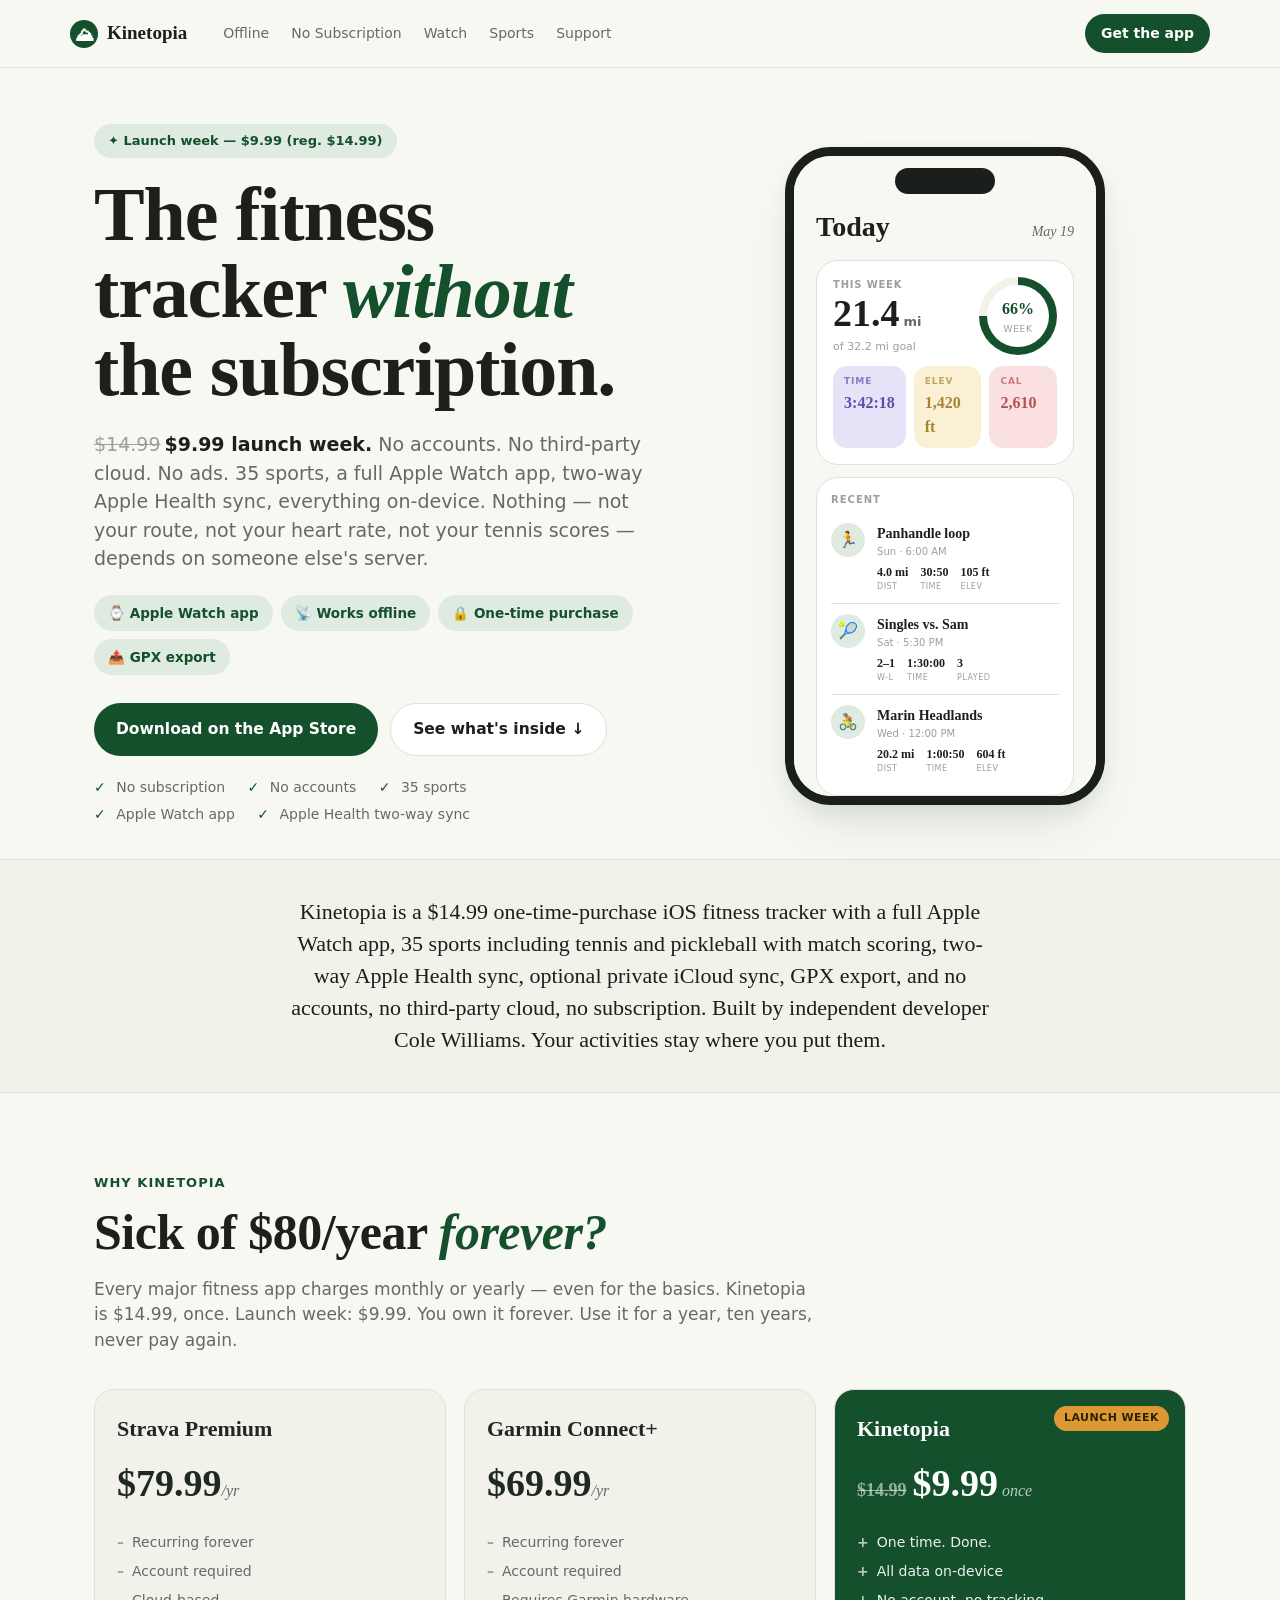
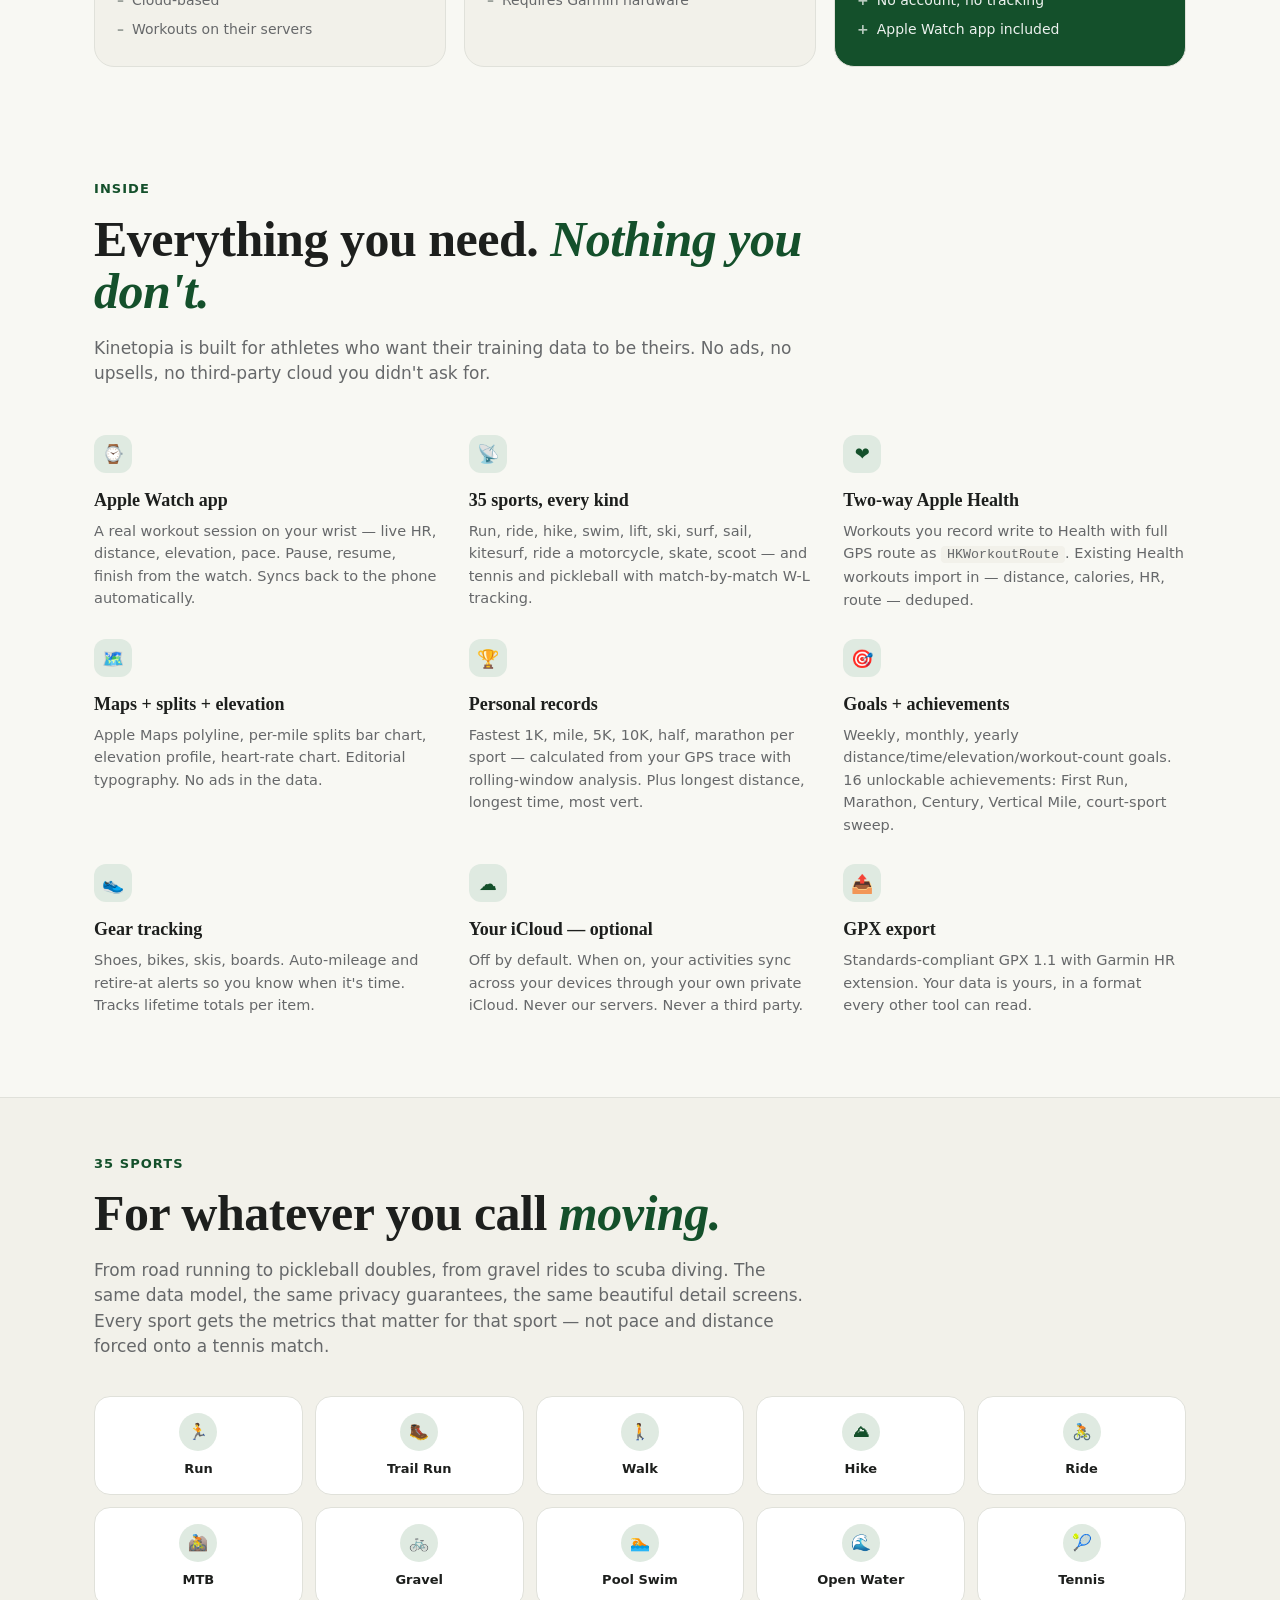
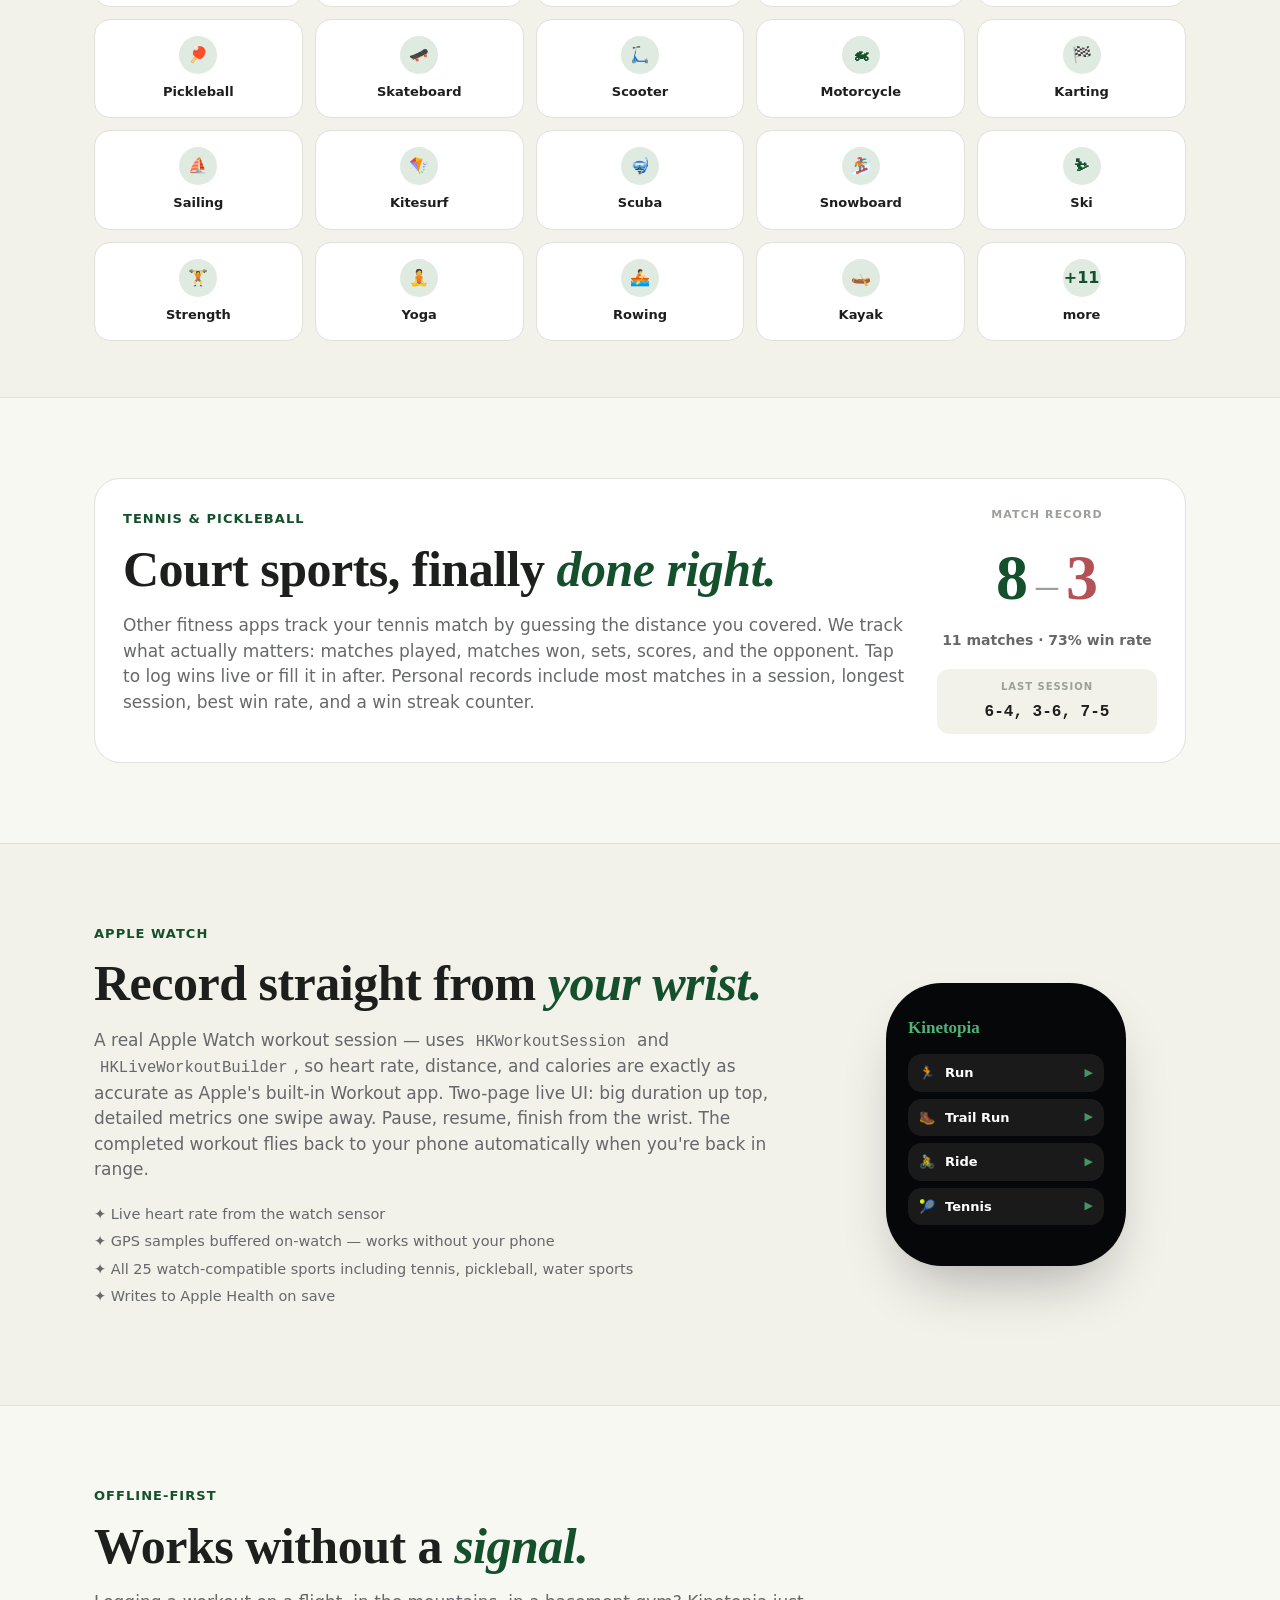
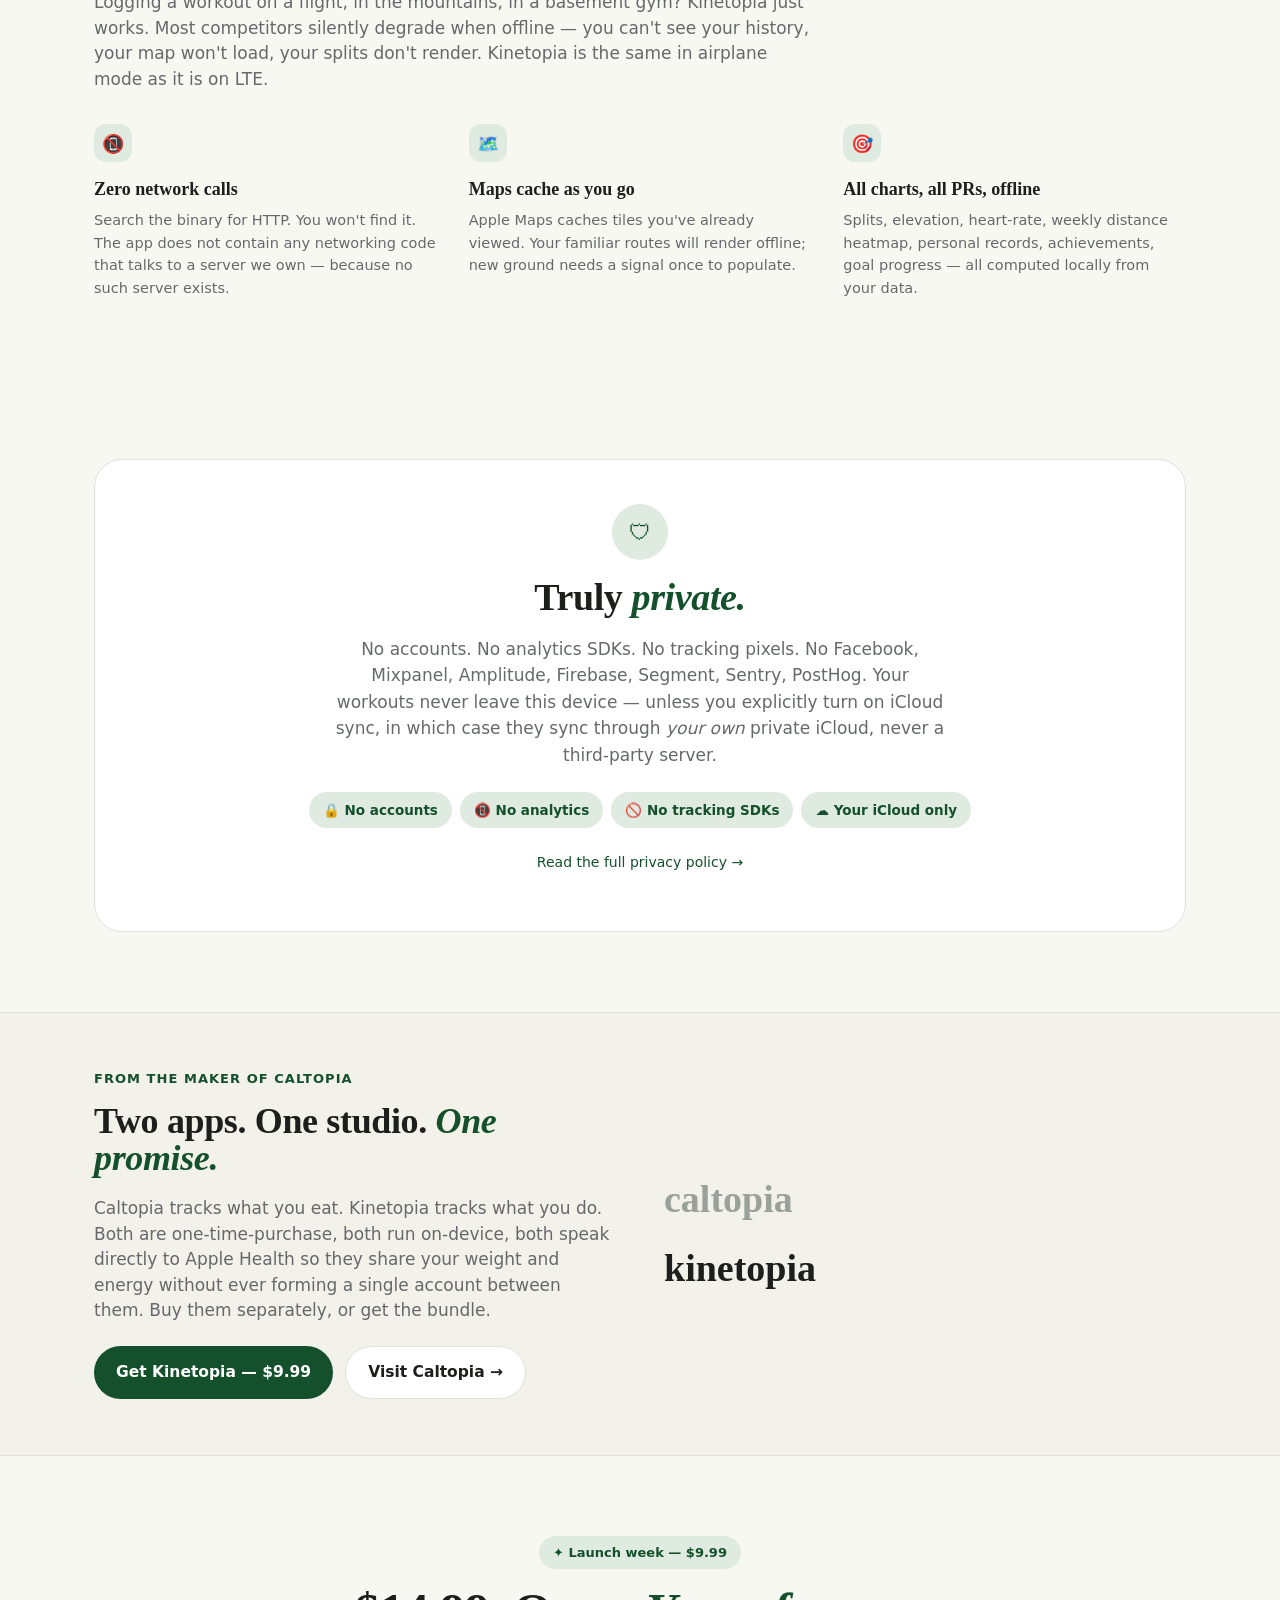
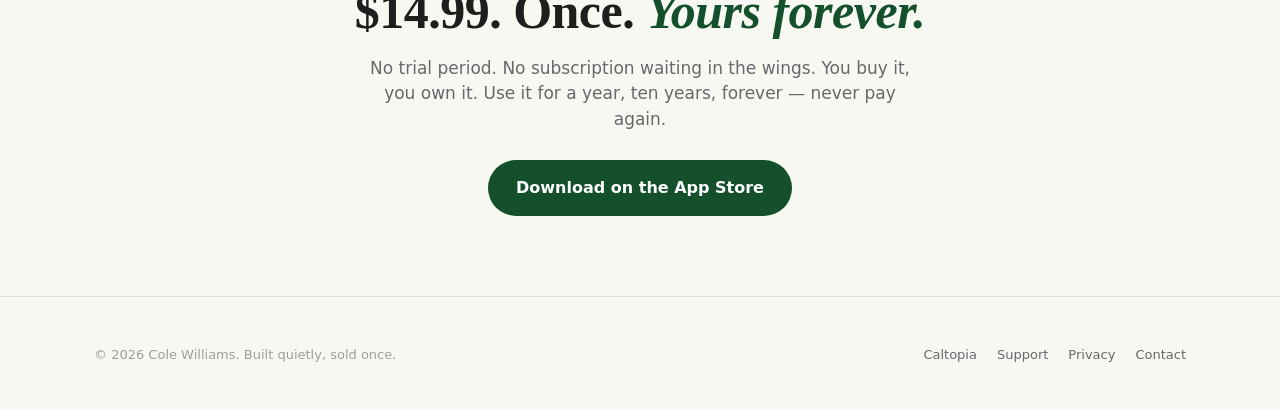
==== index.html @ e1eb1d26 "Add support page, privacy policy, and shared stylesheet - Extract shared CSS into styles.css; index." ====
<!DOCTYPE html>
<html lang="en">
<head>
<meta charset="utf-8" />
<meta name="viewport" content="width=device-width, initial-scale=1, viewport-fit=cover" />
<title>Kinetopia — The fitness tracker without the subscription</title>
<meta name="description" content="Kinetopia is a $14.99 one-time-purchase iOS fitness tracker with an Apple Watch app, 35 sports, two-way Apple Health sync, optional private iCloud sync, and no accounts, no third-party cloud, no subscription. From the maker of Caltopia." />
<meta name="theme-color" content="#F8F8F3" />
<meta property="og:title" content="Kinetopia" />
<meta property="og:description" content="Every feature a fitness tracker should have. None of the subscriptions, accounts, or third-party clouds. $14.99 once. Yours forever." />
<link rel="stylesheet" href="styles.css" />
</head>
<body>

<nav class="top">
  <div class="container inner">
    <a href="/" class="logo"><span class="mark">⛰</span> Kinetopia</a>
    <div class="links">
      <a href="#offline">Offline</a>
      <a href="#subscription">No Subscription</a>
      <a href="#watch">Watch</a>
      <a href="#sports">Sports</a>
      <a href="/support.html">Support</a>
    </div>
    <div class="spacer"></div>
    <a href="#get" class="cta">Get the app</a>
  </div>
</nav>

<!-- ---------- HERO ---------- -->
<section class="hero">
  <div class="container">
    <div class="grid">
      <div>
        <span class="pill">✦ Launch week — $9.99 (reg. $14.99)</span>
        <h1>The fitness tracker <span class="accent">without</span> the subscription.</h1>
        <p class="lede">
          <span class="strike">$14.99</span><span style="font-weight:600;color:var(--ink);">$9.99 launch week.</span> No accounts. No third-party cloud. No ads. 35 sports, a full Apple Watch app, two-way Apple Health sync, everything on-device. Nothing — not your route, not your heart rate, not your tennis scores — depends on someone else's server.
        </p>
        <div class="chips">
          <span class="chip">⌚ Apple Watch app</span>
          <span class="chip">📡 Works offline</span>
          <span class="chip">🔒 One-time purchase</span>
          <span class="chip">📤 GPX export</span>
        </div>
        <div class="cta-row">
          <a class="btn-primary" href="#get"> Download on the App Store</a>
          <a class="btn-ghost" href="#features">See what's inside ↓</a>
        </div>
        <div class="features-list">
          <span><span class="check">✓</span> No subscription</span>
          <span><span class="check">✓</span> No accounts</span>
          <span><span class="check">✓</span> 35 sports</span><br>
          <span><span class="check">✓</span> Apple Watch app</span>
          <span><span class="check">✓</span> Apple Health two-way sync</span>
        </div>
      </div>

      <!-- Phone mockup -->
      <div class="phone-wrap">
        <div class="phone" aria-hidden="true">
          <div class="notch"></div>
          <div class="screen">
            <div class="h-today">
              <div class="title">Today</div>
              <div class="date">May 19</div>
            </div>
            <div class="ring-card">
              <div class="ring-row">
                <div class="ring-col">
                  <div class="small">This week</div>
                  <div><span class="big">21.4</span><span class="unit">mi</span></div>
                  <div class="sub">of 32.2 mi goal</div>
                </div>
                <div class="ring"><div class="inner"><div class="pct">66%</div><div class="lbl">Week</div></div></div>
              </div>
              <div class="pillrow">
                <div class="data-pill lavender"><div class="label">Time</div><div class="v">3:42:18</div></div>
                <div class="data-pill butter"><div class="label">Elev</div><div class="v">1,420 ft</div></div>
                <div class="data-pill blush"><div class="label">Cal</div><div class="v">2,610</div></div>
              </div>
            </div>

            <div class="activity-card">
              <div class="ac-sec">Recent</div>
              <div class="ac-row">
                <div class="ac-icon">🏃</div>
                <div class="ac-meta">
                  <div class="t">Panhandle loop</div>
                  <div class="d">Sun · 6:00 AM</div>
                  <div class="s">
                    <div class="col"><div class="v">4.0 mi</div><div class="l">Dist</div></div>
                    <div class="col"><div class="v">30:50</div><div class="l">Time</div></div>
                    <div class="col"><div class="v">105 ft</div><div class="l">Elev</div></div>
                  </div>
                </div>
              </div>
              <div class="ac-row">
                <div class="ac-icon">🎾</div>
                <div class="ac-meta">
                  <div class="t">Singles vs. Sam</div>
                  <div class="d">Sat · 5:30 PM</div>
                  <div class="s">
                    <div class="col"><div class="v">2–1</div><div class="l">W-L</div></div>
                    <div class="col"><div class="v">1:30:00</div><div class="l">Time</div></div>
                    <div class="col"><div class="v">3</div><div class="l">Played</div></div>
                  </div>
                </div>
              </div>
              <div class="ac-row">
                <div class="ac-icon">🚴</div>
                <div class="ac-meta">
                  <div class="t">Marin Headlands</div>
                  <div class="d">Wed · 12:00 PM</div>
                  <div class="s">
                    <div class="col"><div class="v">20.2 mi</div><div class="l">Dist</div></div>
                    <div class="col"><div class="v">1:00:50</div><div class="l">Time</div></div>
                    <div class="col"><div class="v">604 ft</div><div class="l">Elev</div></div>
                  </div>
                </div>
              </div>
            </div>

            <div class="tabbar">
              <div class="t active"><span class="ic">◐</span>Today</div>
              <div class="t"><span class="ic">📋</span>List</div>
              <div class="t"><span class="ic">⏺</span>Record</div>
              <div class="t"><span class="ic">📈</span>Progress</div>
              <div class="t"><span class="ic">👤</span>You</div>
            </div>
          </div>
        </div>
      </div>
    </div>
  </div>
</section>

<!-- ---------- Description band ---------- -->
<div class="band">
  <div class="container">
    <div class="body-row">
      Kinetopia is a $14.99 one-time-purchase iOS fitness tracker with a full Apple Watch app, 35 sports including tennis and pickleball with match scoring, two-way Apple Health sync, optional private iCloud sync, GPX export, and no accounts, no third-party cloud, no subscription. Built by independent developer Cole Williams. Your activities stay where you put them.
    </div>
  </div>
</div>

<!-- ---------- Why Kinetopia / pricing ---------- -->
<section id="subscription">
  <div class="container">
    <div class="section-lead">
      <div class="section-eyebrow">Why Kinetopia</div>
      <h2>Sick of $80/year <span class="accent">forever?</span></h2>
      <p class="body">Every major fitness app charges monthly or yearly — even for the basics. Kinetopia is $14.99, once. Launch week: $9.99. You own it forever. Use it for a year, ten years, never pay again.</p>
    </div>

    <div class="compare">
      <div class="comp-card them">
        <div class="name">Strava Premium</div>
        <div class="price">$79.99<span class="small">/yr</span></div>
        <ul>
          <li>Recurring forever</li>
          <li>Account required</li>
          <li>Cloud-based</li>
          <li>Workouts on their servers</li>
        </ul>
      </div>
      <div class="comp-card them">
        <div class="name">Garmin Connect+</div>
        <div class="price">$69.99<span class="small">/yr</span></div>
        <ul>
          <li>Recurring forever</li>
          <li>Account required</li>
          <li>Requires Garmin hardware</li>
        </ul>
      </div>
      <div class="comp-card us">
        <span class="badge">LAUNCH WEEK</span>
        <div class="name">Kinetopia</div>
        <div class="price"><span class="strike">$14.99</span>$9.99<span class="small"> once</span></div>
        <ul>
          <li>One time. Done.</li>
          <li>All data on-device</li>
          <li>No account, no tracking</li>
          <li>Apple Watch app included</li>
        </ul>
      </div>
    </div>
  </div>
</section>

<!-- ---------- Features ---------- -->
<section id="features" style="padding-top: 32px;">
  <div class="container">
    <div class="section-lead">
      <div class="section-eyebrow">Inside</div>
      <h2>Everything you need. <span class="accent">Nothing you don't.</span></h2>
      <p class="body">Kinetopia is built for athletes who want their training data to be theirs. No ads, no upsells, no third-party cloud you didn't ask for.</p>
    </div>

    <div class="feat-grid">
      <div class="feat">
        <div class="icn">⌚</div>
        <div class="title">Apple Watch app</div>
        <div class="desc">A real workout session on your wrist — live HR, distance, elevation, pace. Pause, resume, finish from the watch. Syncs back to the phone automatically.</div>
      </div>
      <div class="feat">
        <div class="icn">📡</div>
        <div class="title">35 sports, every kind</div>
        <div class="desc">Run, ride, hike, swim, lift, ski, surf, sail, kitesurf, ride a motorcycle, skate, scoot — and tennis and pickleball with match-by-match W-L tracking.</div>
      </div>
      <div class="feat">
        <div class="icn">❤️</div>
        <div class="title">Two-way Apple Health</div>
        <div class="desc">Workouts you record write to Health with full GPS route as <code>HKWorkoutRoute</code>. Existing Health workouts import in — distance, calories, HR, route — deduped.</div>
      </div>
      <div class="feat">
        <div class="icn">🗺️</div>
        <div class="title">Maps + splits + elevation</div>
        <div class="desc">Apple Maps polyline, per-mile splits bar chart, elevation profile, heart-rate chart. Editorial typography. No ads in the data.</div>
      </div>
      <div class="feat">
        <div class="icn">🏆</div>
        <div class="title">Personal records</div>
        <div class="desc">Fastest 1K, mile, 5K, 10K, half, marathon per sport — calculated from your GPS trace with rolling-window analysis. Plus longest distance, longest time, most vert.</div>
      </div>
      <div class="feat">
        <div class="icn">🎯</div>
        <div class="title">Goals + achievements</div>
        <div class="desc">Weekly, monthly, yearly distance/time/elevation/workout-count goals. 16 unlockable achievements: First Run, Marathon, Century, Vertical Mile, court-sport sweep.</div>
      </div>
      <div class="feat">
        <div class="icn">👟</div>
        <div class="title">Gear tracking</div>
        <div class="desc">Shoes, bikes, skis, boards. Auto-mileage and retire-at alerts so you know when it's time. Tracks lifetime totals per item.</div>
      </div>
      <div class="feat">
        <div class="icn">☁️</div>
        <div class="title">Your iCloud — optional</div>
        <div class="desc">Off by default. When on, your activities sync across your devices through your own private iCloud. Never our servers. Never a third party.</div>
      </div>
      <div class="feat">
        <div class="icn">📤</div>
        <div class="title">GPX export</div>
        <div class="desc">Standards-compliant GPX 1.1 with Garmin HR extension. Your data is yours, in a format every other tool can read.</div>
      </div>
    </div>
  </div>
</section>

<!-- ---------- Sports grid ---------- -->
<section id="sports" class="tight" style="background: var(--cream-deep); border-top: 1px solid var(--hairline); border-bottom: 1px solid var(--hairline);">
  <div class="container">
    <div class="section-lead">
      <div class="section-eyebrow">35 sports</div>
      <h2>For whatever you call <span class="accent">moving.</span></h2>
      <p class="body">From road running to pickleball doubles, from gravel rides to scuba diving. The same data model, the same privacy guarantees, the same beautiful detail screens. Every sport gets the metrics that matter for that sport — not pace and distance forced onto a tennis match.</p>
    </div>
    <div class="sports-grid">
      <div class="sport-cell"><div class="badge">🏃</div>Run</div>
      <div class="sport-cell"><div class="badge">🥾</div>Trail Run</div>
      <div class="sport-cell"><div class="badge">🚶</div>Walk</div>
      <div class="sport-cell"><div class="badge">⛰</div>Hike</div>
      <div class="sport-cell"><div class="badge">🚴</div>Ride</div>
      <div class="sport-cell"><div class="badge">🚵</div>MTB</div>
      <div class="sport-cell"><div class="badge">🚲</div>Gravel</div>
      <div class="sport-cell"><div class="badge">🏊</div>Pool Swim</div>
      <div class="sport-cell"><div class="badge">🌊</div>Open Water</div>
      <div class="sport-cell"><div class="badge">🎾</div>Tennis</div>
      <div class="sport-cell"><div class="badge">🏓</div>Pickleball</div>
      <div class="sport-cell"><div class="badge">🛹</div>Skateboard</div>
      <div class="sport-cell"><div class="badge">🛴</div>Scooter</div>
      <div class="sport-cell"><div class="badge">🏍</div>Motorcycle</div>
      <div class="sport-cell"><div class="badge">🏁</div>Karting</div>
      <div class="sport-cell"><div class="badge">⛵</div>Sailing</div>
      <div class="sport-cell"><div class="badge">🪁</div>Kitesurf</div>
      <div class="sport-cell"><div class="badge">🤿</div>Scuba</div>
      <div class="sport-cell"><div class="badge">🏂</div>Snowboard</div>
      <div class="sport-cell"><div class="badge">⛷</div>Ski</div>
      <div class="sport-cell"><div class="badge">🏋️</div>Strength</div>
      <div class="sport-cell"><div class="badge">🧘</div>Yoga</div>
      <div class="sport-cell"><div class="badge">🚣</div>Rowing</div>
      <div class="sport-cell"><div class="badge">🛶</div>Kayak</div>
      <div class="sport-cell"><div class="badge">+11</div>more</div>
    </div>
  </div>
</section>

<!-- ---------- Court sports ---------- -->
<section>
  <div class="container">
    <div class="court-card">
      <div class="court-row">
        <div>
          <div class="section-eyebrow">Tennis &amp; Pickleball</div>
          <h2>Court sports, finally <span class="accent">done right.</span></h2>
          <p class="body" style="margin-top: 12px;">Other fitness apps track your tennis match by guessing the distance you covered. We track what actually matters: matches played, matches won, sets, scores, and the opponent. Tap to log wins live or fill it in after. Personal records include most matches in a session, longest session, best win rate, and a win streak counter.</p>
        </div>
        <div>
          <div style="text-align: center;">
            <div style="font-size: 11px; font-weight: 600; letter-spacing: 0.1em; color: var(--ink-faint); text-transform: uppercase;">Match record</div>
            <div class="wl-display" style="justify-content: center; margin-top: 6px;">
              <div class="w">8</div>
              <div class="dash">–</div>
              <div class="l">3</div>
            </div>
            <div class="wl-sub">11 matches · 73% win rate</div>
            <div style="margin-top: 18px; padding: 10px 14px; border-radius: 12px; background: var(--cream-deep);">
              <div style="font-size: 10px; font-weight: 600; letter-spacing: 0.1em; color: var(--ink-faint); text-transform: uppercase; margin-bottom: 6px;">Last session</div>
              <div class="scoreline">6-4, 3-6, 7-5</div>
            </div>
          </div>
        </div>
      </div>
    </div>
  </div>
</section>

<!-- ---------- Watch section ---------- -->
<section id="watch" style="background: var(--cream-deep); border-top: 1px solid var(--hairline); border-bottom: 1px solid var(--hairline);">
  <div class="container">
    <div class="watch-row">
      <div>
        <div class="section-eyebrow">Apple Watch</div>
        <h2>Record straight from <span class="accent">your wrist.</span></h2>
        <p class="body" style="margin-top: 12px;">A real Apple Watch workout session — uses <code>HKWorkoutSession</code> and <code>HKLiveWorkoutBuilder</code>, so heart rate, distance, and calories are exactly as accurate as Apple's built-in Workout app. Two-page live UI: big duration up top, detailed metrics one swipe away. Pause, resume, finish from the wrist. The completed workout flies back to your phone automatically when you're back in range.</p>
        <ul style="margin-top: 18px; padding-left: 0; list-style: none; color: var(--ink-dim); font-size: 14.5px; line-height: 1.9;">
          <li>✦ Live heart rate from the watch sensor</li>
          <li>✦ GPS samples buffered on-watch — works without your phone</li>
          <li>✦ All 25 watch-compatible sports including tennis, pickleball, water sports</li>
          <li>✦ Writes to Apple Health on save</li>
        </ul>
      </div>

      <div>
        <div class="watch-mock">
          <div class="title">Kinetopia</div>
          <div class="item"><span class="ic">🏃</span> Run <span class="arr">▶</span></div>
          <div class="item"><span class="ic">🥾</span> Trail Run <span class="arr">▶</span></div>
          <div class="item"><span class="ic">🚴</span> Ride <span class="arr">▶</span></div>
          <div class="item"><span class="ic">🎾</span> Tennis <span class="arr">▶</span></div>
        </div>
      </div>
    </div>
  </div>
</section>

<!-- ---------- Offline ---------- -->
<section id="offline">
  <div class="container">
    <div class="section-lead">
      <div class="section-eyebrow">Offline-first</div>
      <h2>Works without a <span class="accent">signal.</span></h2>
      <p class="body">Logging a workout on a flight, in the mountains, in a basement gym? Kinetopia just works. Most competitors silently degrade when offline — you can't see your history, your map won't load, your splits don't render. Kinetopia is the same in airplane mode as it is on LTE.</p>
    </div>

    <div class="feat-grid" style="margin-top: 32px;">
      <div class="feat">
        <div class="icn">📵</div>
        <div class="title">Zero network calls</div>
        <div class="desc">Search the binary for HTTP. You won't find it. The app does not contain any networking code that talks to a server we own — because no such server exists.</div>
      </div>
      <div class="feat">
        <div class="icn">🗺️</div>
        <div class="title">Maps cache as you go</div>
        <div class="desc">Apple Maps caches tiles you've already viewed. Your familiar routes will render offline; new ground needs a signal once to populate.</div>
      </div>
      <div class="feat">
        <div class="icn">🎯</div>
        <div class="title">All charts, all PRs, offline</div>
        <div class="desc">Splits, elevation, heart-rate, weekly distance heatmap, personal records, achievements, goal progress — all computed locally from your data.</div>
      </div>
    </div>
  </div>
</section>

<!-- ---------- Privacy teaser ---------- -->
<section id="privacy">
  <div class="container">
    <div class="content-card" style="text-align: center;">
      <div class="crest">🛡</div>
      <h2>Truly <span class="accent">private.</span></h2>
      <p style="max-width: 620px; margin: 14px auto 24px; color: var(--ink-dim); font-size: 17px; line-height: 1.55;">No accounts. No analytics SDKs. No tracking pixels. No Facebook, Mixpanel, Amplitude, Firebase, Segment, Sentry, PostHog. Your workouts never leave this device — unless you explicitly turn on iCloud sync, in which case they sync through <em>your own</em> private iCloud, never a third-party server.</p>
      <div class="chips" style="justify-content: center;">
        <span class="chip">🔒 No accounts</span>
        <span class="chip">📵 No analytics</span>
        <span class="chip">🚫 No tracking SDKs</span>
        <span class="chip">☁️ Your iCloud only</span>
      </div>
      <p style="margin-top: 24px; font-size: 14px; color: var(--ink-faint);"><a href="/privacy.html">Read the full privacy policy →</a></p>
    </div>
  </div>
</section>

<!-- ---------- Family / Caltopia universe ---------- -->
<div class="family">
  <div class="container">
    <section class="tight">
      <div class="inner">
        <div>
          <div class="section-eyebrow">From the maker of Caltopia</div>
          <h2>Two apps. One studio. <span class="accent">One promise.</span></h2>
          <p class="body" style="margin-top: 12px;">Caltopia tracks what you eat. Kinetopia tracks what you do. Both are one-time-purchase, both run on-device, both speak directly to Apple Health so they share your weight and energy without ever forming a single account between them. Buy them separately, or get the bundle.</p>
          <div class="cta-row" style="margin-top: 22px;">
            <a class="btn-primary" href="#get">Get Kinetopia — $9.99</a>
            <a class="btn-ghost" href="https://caltopia.org">Visit Caltopia →</a>
          </div>
        </div>
        <div class="wordmarks">
          <div class="other">caltopia</div>
          <div>kinetopia</div>
        </div>
      </div>
    </section>
  </div>
</div>

<!-- ---------- Final CTA ---------- -->
<section id="get" style="text-align: center;">
  <div class="container">
    <span class="pill">✦ Launch week — $9.99</span>
    <h2 style="margin-top: 16px;">$14.99. Once. <span class="accent">Yours forever.</span></h2>
    <p class="body" style="max-width: 540px; margin: 12px auto 28px;">No trial period. No subscription waiting in the wings. You buy it, you own it. Use it for a year, ten years, forever — never pay again.</p>
    <a class="btn-primary" href="#" style="font-size: 16px; padding: 16px 28px;"> Download on the App Store</a>
  </div>
</section>

<footer>
  <div class="container">
    <div class="row">
      <div>© 2026 Cole Williams. Built quietly, sold once.</div>
      <div class="spacer"></div>
      <a href="https://caltopia.org">Caltopia</a>
      <a href="/support.html">Support</a>
      <a href="/privacy.html">Privacy</a>
      <a href="mailto:contact@kinetopia.org">Contact</a>
    </div>
  </div>
</footer>

</body>
</html>
---- styles.css ----
/* Kinetopia — shared styles. Pairs with caltopia.org visual identity. */

:root {
  --cream: #F8F8F3;
  --cream-deep: #F2F1EA;
  --card: #FFFFFF;
  --forest: #14502B;
  --forest-deep: #0C381E;
  --forest-soft: #DFEAE1;
  --ink: #1D1F1D;
  --ink-dim: #66686A;
  --ink-faint: #9AA09A;
  --hairline: #E0E1DA;
  --lavender: #E8E2F8;
  --lavender-ink: #5C4FA8;
  --butter: #FAF1D4;
  --butter-ink: #A68433;
  --blush: #FAE0E1;
  --blush-ink: #B25257;
  --sage: #DDEDD9;
  --sage-ink: #527F52;
  --sky: #DCEAF7;
  --sky-ink: #335EA0;
  --warn: #DC9933;
  --danger: #C84545;
  --serif: ui-serif, "New York", "Iowan Old Style", "Charter", Cambria, Georgia, serif;
  --ui: -apple-system, BlinkMacSystemFont, "SF Pro Text", Inter, system-ui, sans-serif;
  --mono: ui-monospace, "SF Mono", Menlo, Consolas, monospace;
}

* { box-sizing: border-box; }
html, body { margin: 0; padding: 0; }
body {
  background: var(--cream);
  color: var(--ink);
  font-family: var(--ui);
  font-size: 17px;
  line-height: 1.5;
  -webkit-font-smoothing: antialiased;
  text-rendering: optimizeLegibility;
}
::selection { background: var(--forest-soft); color: var(--forest-deep); }
a { color: var(--forest); text-decoration: none; }
a:hover { text-decoration: underline; }
code { font-family: var(--mono); font-size: 0.92em; background: var(--cream-deep); padding: 1px 6px; border-radius: 4px; }
.container { max-width: 1140px; margin: 0 auto; padding: 0 24px; }
.container.narrow { max-width: 760px; }

/* ---------- Nav ---------- */
nav.top {
  position: sticky; top: 0; z-index: 50;
  background: rgba(248, 248, 243, 0.85);
  backdrop-filter: saturate(180%) blur(20px);
  -webkit-backdrop-filter: saturate(180%) blur(20px);
  border-bottom: 1px solid var(--hairline);
}
nav.top .inner { display: flex; align-items: center; padding: 14px 0; gap: 28px; }
nav.top .logo {
  display: flex; align-items: center; gap: 9px;
  font-family: var(--serif); font-weight: 700; font-size: 19px; color: var(--ink);
}
nav.top .logo:hover { text-decoration: none; }
nav.top .logo .mark {
  width: 28px; height: 28px; border-radius: 50%; background: var(--forest);
  display: grid; place-items: center; color: white; font-family: var(--ui);
}
nav.top .links { display: flex; gap: 22px; margin-left: 8px; }
nav.top .links a { color: var(--ink-dim); font-size: 14px; font-weight: 500; }
nav.top .links a:hover { color: var(--forest); text-decoration: none; }
nav.top .spacer { flex: 1; }
nav.top .cta {
  background: var(--forest); color: white; padding: 9px 16px; border-radius: 999px;
  font-size: 14px; font-weight: 600;
}
nav.top .cta:hover { background: var(--forest-deep); text-decoration: none; }
@media (max-width: 760px) { nav.top .links { display: none; } }

/* ---------- Hero ---------- */
.hero { padding: 56px 0 32px; }
.hero .grid { display: grid; grid-template-columns: 1.15fr 1fr; gap: 56px; align-items: center; }
@media (max-width: 900px) { .hero .grid { grid-template-columns: 1fr; gap: 32px; } }

.pill {
  display: inline-flex; align-items: center; gap: 7px;
  background: var(--forest-soft); color: var(--forest);
  padding: 7px 14px; border-radius: 999px;
  font-size: 13px; font-weight: 600;
}

h1 {
  font-family: var(--serif); font-weight: 700; color: var(--ink);
  font-size: clamp(40px, 6vw, 76px); line-height: 1.02; letter-spacing: -0.015em;
  margin: 18px 0 22px;
}
h1 .accent { color: var(--forest); font-style: italic; font-weight: 700; }

.lede { font-size: 19px; color: var(--ink-dim); max-width: 580px; }
.lede .strike { color: var(--ink-faint); text-decoration: line-through; margin-right: 4px; }

.chips { display: flex; flex-wrap: wrap; gap: 8px; margin-top: 22px; }
.chip {
  display: inline-flex; align-items: center; gap: 7px;
  background: var(--forest-soft); color: var(--forest);
  padding: 8px 14px; border-radius: 999px;
  font-size: 13.5px; font-weight: 600;
}

.cta-row { display: flex; gap: 12px; margin-top: 28px; flex-wrap: wrap; }
.btn-primary {
  display: inline-flex; align-items: center; gap: 9px;
  background: var(--forest); color: white;
  padding: 14px 22px; border-radius: 999px;
  font-size: 15.5px; font-weight: 600;
}
.btn-primary:hover { background: var(--forest-deep); text-decoration: none; }
.btn-ghost {
  display: inline-flex; align-items: center; gap: 9px;
  color: var(--ink); border: 1px solid var(--hairline);
  background: white;
  padding: 14px 22px; border-radius: 999px;
  font-size: 15.5px; font-weight: 600;
}
.btn-ghost:hover { border-color: var(--forest); color: var(--forest); text-decoration: none; }

.features-list { color: var(--ink-dim); font-size: 14px; margin-top: 18px; line-height: 1.9; }
.features-list span { margin-right: 18px; }
.features-list .check { color: var(--forest); margin-right: 6px; }

/* ---------- Phone mockup ---------- */
.phone-wrap { display: flex; justify-content: center; }
.phone {
  width: 320px; aspect-ratio: 360 / 740;
  background: white;
  border-radius: 46px;
  border: 9px solid #1B1F1B;
  box-shadow: 0 30px 60px -20px rgba(20, 80, 43, 0.15), 0 8px 20px rgba(0,0,0,0.06);
  position: relative; overflow: hidden;
}
.phone .notch {
  position: absolute; top: 12px; left: 50%; transform: translateX(-50%);
  width: 100px; height: 26px; background: #1B1F1B; border-radius: 999px;
}
.phone .screen {
  padding: 50px 22px 70px;
  background: var(--cream);
  height: 100%;
  display: flex; flex-direction: column; gap: 12px;
}
.phone .h-today {
  display: flex; justify-content: space-between; align-items: baseline;
  font-family: var(--serif);
}
.phone .h-today .title { font-size: 28px; font-weight: 700; color: var(--ink); }
.phone .h-today .date { font-size: 14px; color: var(--ink-dim); font-style: italic; font-weight: 500; }

.phone .ring-card {
  background: white; border: 1px solid var(--hairline); border-radius: 22px; padding: 16px;
}
.phone .ring-row { display: flex; align-items: center; gap: 14px; }
.ring {
  width: 78px; height: 78px; flex: none;
  border-radius: 50%;
  background:
    conic-gradient(var(--forest) 0 75%, var(--cream-deep) 75% 100%);
  display: grid; place-items: center;
  position: relative;
}
.ring::after {
  content: ''; position: absolute; inset: 8px; background: white; border-radius: 50%;
}
.ring .inner { position: relative; z-index: 1; text-align: center; font-family: var(--serif); }
.ring .pct { font-weight: 700; font-size: 16px; color: var(--forest); }
.ring .lbl { font-family: var(--ui); font-size: 9px; color: var(--ink-faint); letter-spacing: 0.08em; text-transform: uppercase; margin-top: 2px; }

.phone .ring-col { display: flex; flex-direction: column; gap: 2px; flex: 1; }
.phone .ring-col .small { font-size: 10px; color: var(--ink-faint); font-weight: 600; letter-spacing: 0.08em; text-transform: uppercase; }
.phone .ring-col .big { font-family: var(--serif); font-size: 38px; font-weight: 700; color: var(--ink); line-height: 1; }
.phone .ring-col .unit { font-size: 13px; color: var(--ink-dim); margin-left: 4px; font-weight: 600; }
.phone .ring-col .sub { font-size: 11px; color: var(--ink-faint); margin-top: 4px; }

.pillrow { display: grid; grid-template-columns: 1fr 1fr 1fr; gap: 8px; margin-top: 10px; }
.data-pill { border-radius: 14px; padding: 9px 11px; display: flex; flex-direction: column; gap: 3px; }
.data-pill.lavender { background: var(--lavender); color: var(--lavender-ink); }
.data-pill.butter { background: var(--butter); color: var(--butter-ink); }
.data-pill.blush { background: var(--blush); color: var(--blush-ink); }
.data-pill .label { font-size: 9px; font-weight: 600; letter-spacing: 0.1em; text-transform: uppercase; opacity: 0.7; }
.data-pill .v { font-family: var(--serif); font-size: 16px; font-weight: 700; }

.activity-card {
  background: white; border: 1px solid var(--hairline); border-radius: 22px; padding: 14px;
}
.ac-sec { font-size: 10px; font-weight: 600; letter-spacing: 0.1em; text-transform: uppercase; color: var(--ink-faint); margin-bottom: 10px; }
.ac-row { display: flex; gap: 12px; align-items: flex-start; padding: 6px 0; }
.ac-row + .ac-row { border-top: 1px solid var(--hairline); margin-top: 4px; padding-top: 10px; }
.ac-icon { width: 34px; height: 34px; border-radius: 50%; background: var(--forest-soft); display: grid; place-items: center; color: var(--forest); flex: none; font-size: 16px; }
.ac-meta { flex: 1; }
.ac-meta .t { font-family: var(--serif); font-weight: 600; font-size: 14px; }
.ac-meta .d { font-size: 10px; color: var(--ink-faint); }
.ac-meta .s { display: flex; gap: 12px; margin-top: 4px; font-size: 11px; }
.ac-meta .s .col .v { font-family: var(--serif); font-weight: 600; font-size: 12px; color: var(--ink); }
.ac-meta .s .col .l { font-size: 8px; color: var(--ink-faint); letter-spacing: 0.06em; text-transform: uppercase; }

.tabbar { display: flex; justify-content: space-around; padding-top: 6px; border-top: 1px solid var(--hairline); margin-top: auto; }
.tabbar .t { font-size: 10px; color: var(--ink-faint); text-align: center; }
.tabbar .t.active { color: var(--forest); }
.tabbar .t .ic { font-size: 14px; margin-bottom: 1px; display: block; }

/* ---------- Sections ---------- */
section { padding: 80px 0; }
section.tight { padding: 56px 0; }
.section-lead { max-width: 720px; }
.section-eyebrow { font-size: 13px; font-weight: 600; color: var(--forest); letter-spacing: 0.08em; text-transform: uppercase; margin-bottom: 14px; }
h2 {
  font-family: var(--serif); font-weight: 700;
  font-size: clamp(32px, 4vw, 50px); line-height: 1.05; letter-spacing: -0.01em;
  color: var(--ink); margin: 0 0 18px;
}
h2 .accent { color: var(--forest); font-style: italic; font-weight: 700; }
h3 {
  font-family: var(--serif); font-weight: 700;
  font-size: 22px; color: var(--ink); margin: 0 0 8px;
}
.body { font-size: 17px; color: var(--ink-dim); }

/* ---------- Description band ---------- */
.band {
  background: var(--cream-deep);
  border-top: 1px solid var(--hairline); border-bottom: 1px solid var(--hairline);
}
.band .body-row {
  display: grid; grid-template-columns: 1fr; max-width: 760px; margin: 0 auto;
  font-family: var(--serif); font-size: 22px; line-height: 1.45; color: var(--ink); text-align: center;
  padding: 36px 24px;
}

/* ---------- Compare ---------- */
.compare { display: grid; grid-template-columns: 1fr 1fr 1fr; gap: 18px; margin-top: 36px; }
@media (max-width: 800px) { .compare { grid-template-columns: 1fr; } }
.comp-card {
  background: white; border: 1px solid var(--hairline); border-radius: 20px;
  padding: 22px;
  display: flex; flex-direction: column; gap: 10px;
  position: relative;
}
.comp-card .name { font-family: var(--serif); font-size: 22px; font-weight: 700; }
.comp-card .price { font-family: var(--serif); font-size: 38px; font-weight: 700; }
.comp-card .price .small { font-size: 16px; color: var(--ink-dim); font-style: italic; font-weight: 500; }
.comp-card .strike { color: var(--ink-faint); text-decoration: line-through; font-size: 18px; font-weight: 600; margin-right: 6px; }
.comp-card.them .name, .comp-card.them .price { color: #1F2823; }
.comp-card.them { background: var(--cream-deep); }
.comp-card.us { background: var(--forest); color: white; }
.comp-card.us .name, .comp-card.us .price { color: white; }
.comp-card.us .price .small { color: rgba(255,255,255,0.7); }
.comp-card.us .strike { color: rgba(255,255,255,0.55); }
.comp-card ul { margin: 6px 0 0; padding: 0; list-style: none; font-size: 14px; color: var(--ink-dim); }
.comp-card.us ul { color: rgba(255,255,255,0.92); }
.comp-card li { padding: 4px 0; display: flex; align-items: center; gap: 8px; }
.comp-card li::before { content: '–'; font-weight: 700; color: var(--ink-faint); }
.comp-card.us li::before { content: '+'; color: rgba(255,255,255,0.7); }
.comp-card .badge {
  position: absolute; top: 16px; right: 16px;
  background: var(--warn); color: #2a2200;
  padding: 4px 10px; border-radius: 999px;
  font-size: 11px; font-weight: 700; letter-spacing: 0.04em;
}

/* ---------- Features grid ---------- */
.feat-grid { display: grid; grid-template-columns: repeat(3, 1fr); gap: 28px 32px; margin-top: 48px; }
@media (max-width: 900px) { .feat-grid { grid-template-columns: 1fr 1fr; } }
@media (max-width: 600px) { .feat-grid { grid-template-columns: 1fr; } }
.feat .icn {
  width: 38px; height: 38px; border-radius: 12px; background: var(--forest-soft); color: var(--forest);
  display: grid; place-items: center; margin-bottom: 14px; font-size: 18px;
}
.feat .title { font-family: var(--serif); font-size: 18px; font-weight: 700; margin-bottom: 6px; color: var(--ink); }
.feat .desc { font-size: 14.5px; color: var(--ink-dim); line-height: 1.55; }

/* ---------- Sports grid ---------- */
.sports-grid { display: grid; grid-template-columns: repeat(5, 1fr); gap: 12px; margin-top: 36px; }
@media (max-width: 800px) { .sports-grid { grid-template-columns: repeat(3, 1fr); } }
@media (max-width: 500px) { .sports-grid { grid-template-columns: repeat(2, 1fr); } }
.sport-cell {
  background: white; border: 1px solid var(--hairline); border-radius: 16px;
  padding: 16px 10px; display: flex; flex-direction: column; align-items: center; gap: 8px;
  font-size: 13px; font-weight: 600; color: var(--ink);
}
.sport-cell .badge {
  width: 38px; height: 38px; border-radius: 50%; background: var(--forest-soft); color: var(--forest);
  display: grid; place-items: center; font-size: 16px;
}

/* ---------- Watch section ---------- */
.watch-row { display: grid; grid-template-columns: 1fr 360px; gap: 56px; align-items: center; }
@media (max-width: 900px) { .watch-row { grid-template-columns: 1fr; } }
.watch-mock {
  width: 240px;
  aspect-ratio: 1 / 1.18;
  background: #060708;
  border-radius: 56px;
  margin: 0 auto;
  padding: 32px 22px;
  box-shadow: 0 30px 60px -20px rgba(0,0,0,0.3);
  color: white;
  font-family: var(--serif);
}
.watch-mock .title { font-size: 17px; font-weight: 700; color: #4FB378; margin-bottom: 14px; }
.watch-mock .item {
  background: rgba(255,255,255,0.08); border-radius: 14px;
  padding: 9px 11px; margin-bottom: 7px;
  display: flex; align-items: center; gap: 10px; font-family: var(--ui);
  font-size: 13px; font-weight: 600;
}
.watch-mock .item .ic { color: #4FB378; }
.watch-mock .item .arr { margin-left: auto; color: #4FB378; opacity: 0.8; font-size: 11px; }

/* ---------- Court sports ---------- */
.court-card { background: white; border: 1px solid var(--hairline); border-radius: 26px; padding: 28px; }
.court-row { display: grid; grid-template-columns: 1fr 220px; gap: 32px; align-items: center; }
@media (max-width: 700px) { .court-row { grid-template-columns: 1fr; } }
.wl-display { display: flex; align-items: baseline; gap: 8px; font-family: var(--serif); }
.wl-display .w { font-size: 64px; font-weight: 700; color: var(--forest); }
.wl-display .dash { font-size: 44px; color: var(--ink-faint); font-weight: 300; }
.wl-display .l { font-size: 64px; font-weight: 700; color: var(--blush-ink); }
.wl-sub { color: var(--ink-dim); font-size: 14px; font-weight: 600; margin-top: 4px; }
.scoreline { font-family: var(--mono); font-size: 16px; font-weight: 700; color: var(--ink); }

/* ---------- Privacy / generic content card ---------- */
.content-card { background: white; border: 1px solid var(--hairline); border-radius: 28px; padding: 44px; }
@media (max-width: 700px) { .content-card { padding: 28px 22px; } }
.content-card .crest { width: 56px; height: 56px; border-radius: 50%; background: var(--forest-soft); display: inline-grid; place-items: center; color: var(--forest); margin-bottom: 18px; font-size: 22px; }
.content-card h2 { font-size: 38px; }

/* ---------- Long-form content (support / privacy) ---------- */
.doc { padding: 56px 0 80px; }
.doc .meta { font-size: 13px; color: var(--ink-faint); letter-spacing: 0.04em; }
.doc h1 { font-size: clamp(40px, 5vw, 56px); margin: 14px 0 8px; }
.doc h1 .accent { color: var(--forest); font-style: italic; }
.doc .lede { font-size: 18px; margin-bottom: 32px; }
.doc h2 { font-size: 26px; margin: 44px 0 12px; }
.doc h2:first-of-type { margin-top: 32px; }
.doc h3 { font-size: 19px; margin: 26px 0 10px; color: var(--ink); }
.doc p, .doc li { font-size: 16px; color: var(--ink-dim); line-height: 1.65; }
.doc strong { color: var(--ink); font-weight: 600; }
.doc ul { padding-left: 22px; }
.doc li { margin: 6px 0; }
.doc a { font-weight: 500; }
.doc .callout {
  background: var(--forest-soft);
  border-radius: 16px;
  padding: 18px 22px;
  margin: 22px 0;
  font-family: var(--serif);
  color: var(--forest-deep);
  font-size: 17px;
  line-height: 1.5;
}
.doc .callout strong { color: var(--forest-deep); font-weight: 700; }
.doc table {
  width: 100%; border-collapse: collapse; margin: 18px 0;
  background: white; border: 1px solid var(--hairline); border-radius: 16px; overflow: hidden;
}
.doc th, .doc td { padding: 12px 14px; text-align: left; font-size: 14px; border-bottom: 1px solid var(--hairline); }
.doc th { background: var(--cream-deep); font-weight: 600; color: var(--ink); }
.doc tr:last-child td { border-bottom: none; }

/* FAQ items */
.faq-item { background: white; border: 1px solid var(--hairline); border-radius: 18px; padding: 22px 26px; margin: 14px 0; }
.faq-item h3 { margin-top: 0; }
.faq-item p:last-child { margin-bottom: 0; }

/* ---------- Family band ---------- */
.family {
  background: var(--cream-deep);
  border-top: 1px solid var(--hairline); border-bottom: 1px solid var(--hairline);
}
.family .inner { display: grid; grid-template-columns: 1fr 1fr; gap: 48px; align-items: center; }
@media (max-width: 800px) { .family .inner { grid-template-columns: 1fr; } }
.family h2 { font-size: 36px; }
.family .wordmarks { display: flex; flex-direction: column; gap: 12px; font-family: var(--serif); font-weight: 700; font-size: 38px; color: var(--ink); }
.family .wordmarks .other { color: var(--ink-faint); }

/* ---------- Footer ---------- */
footer { padding: 48px 0; border-top: 1px solid var(--hairline); font-size: 13px; color: var(--ink-faint); }
footer .row { display: flex; align-items: center; gap: 20px; flex-wrap: wrap; }
footer .spacer { flex: 1; }
footer a { color: var(--ink-dim); }
footer a:hover { color: var(--forest); }
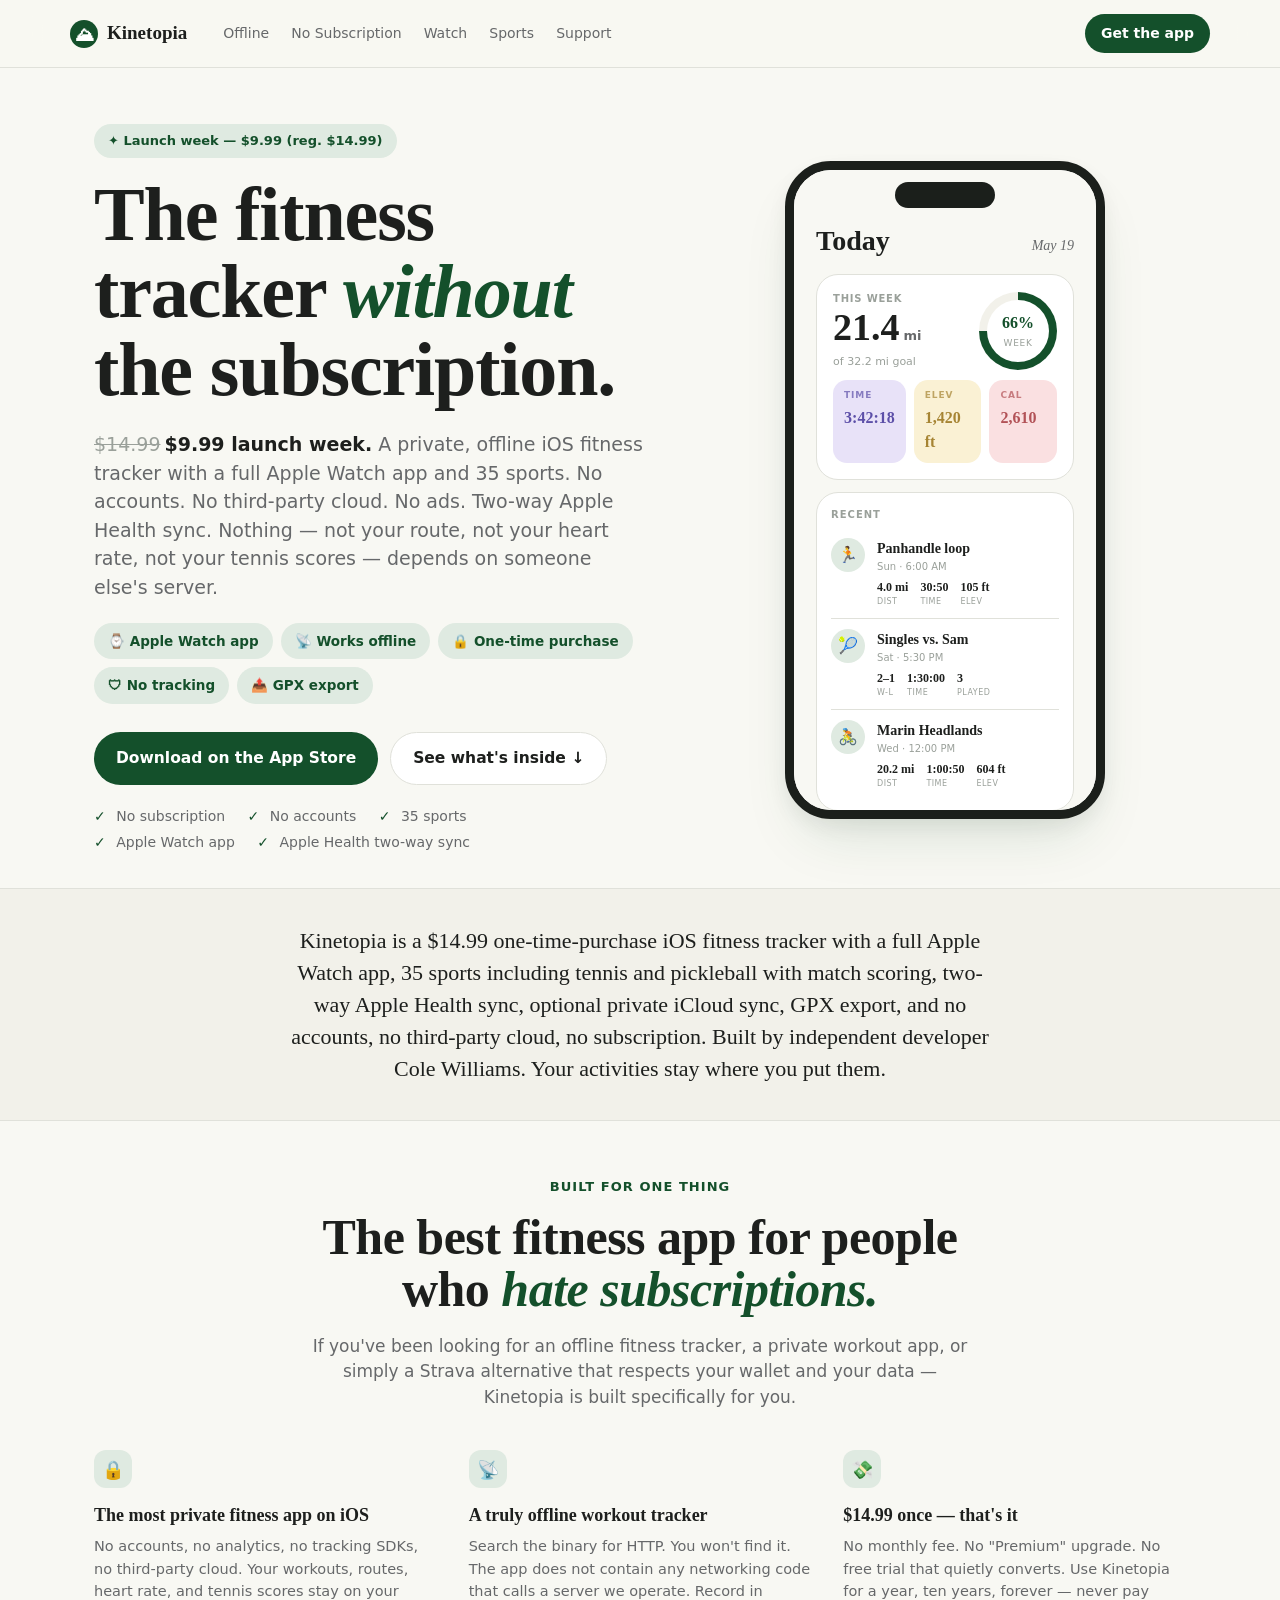
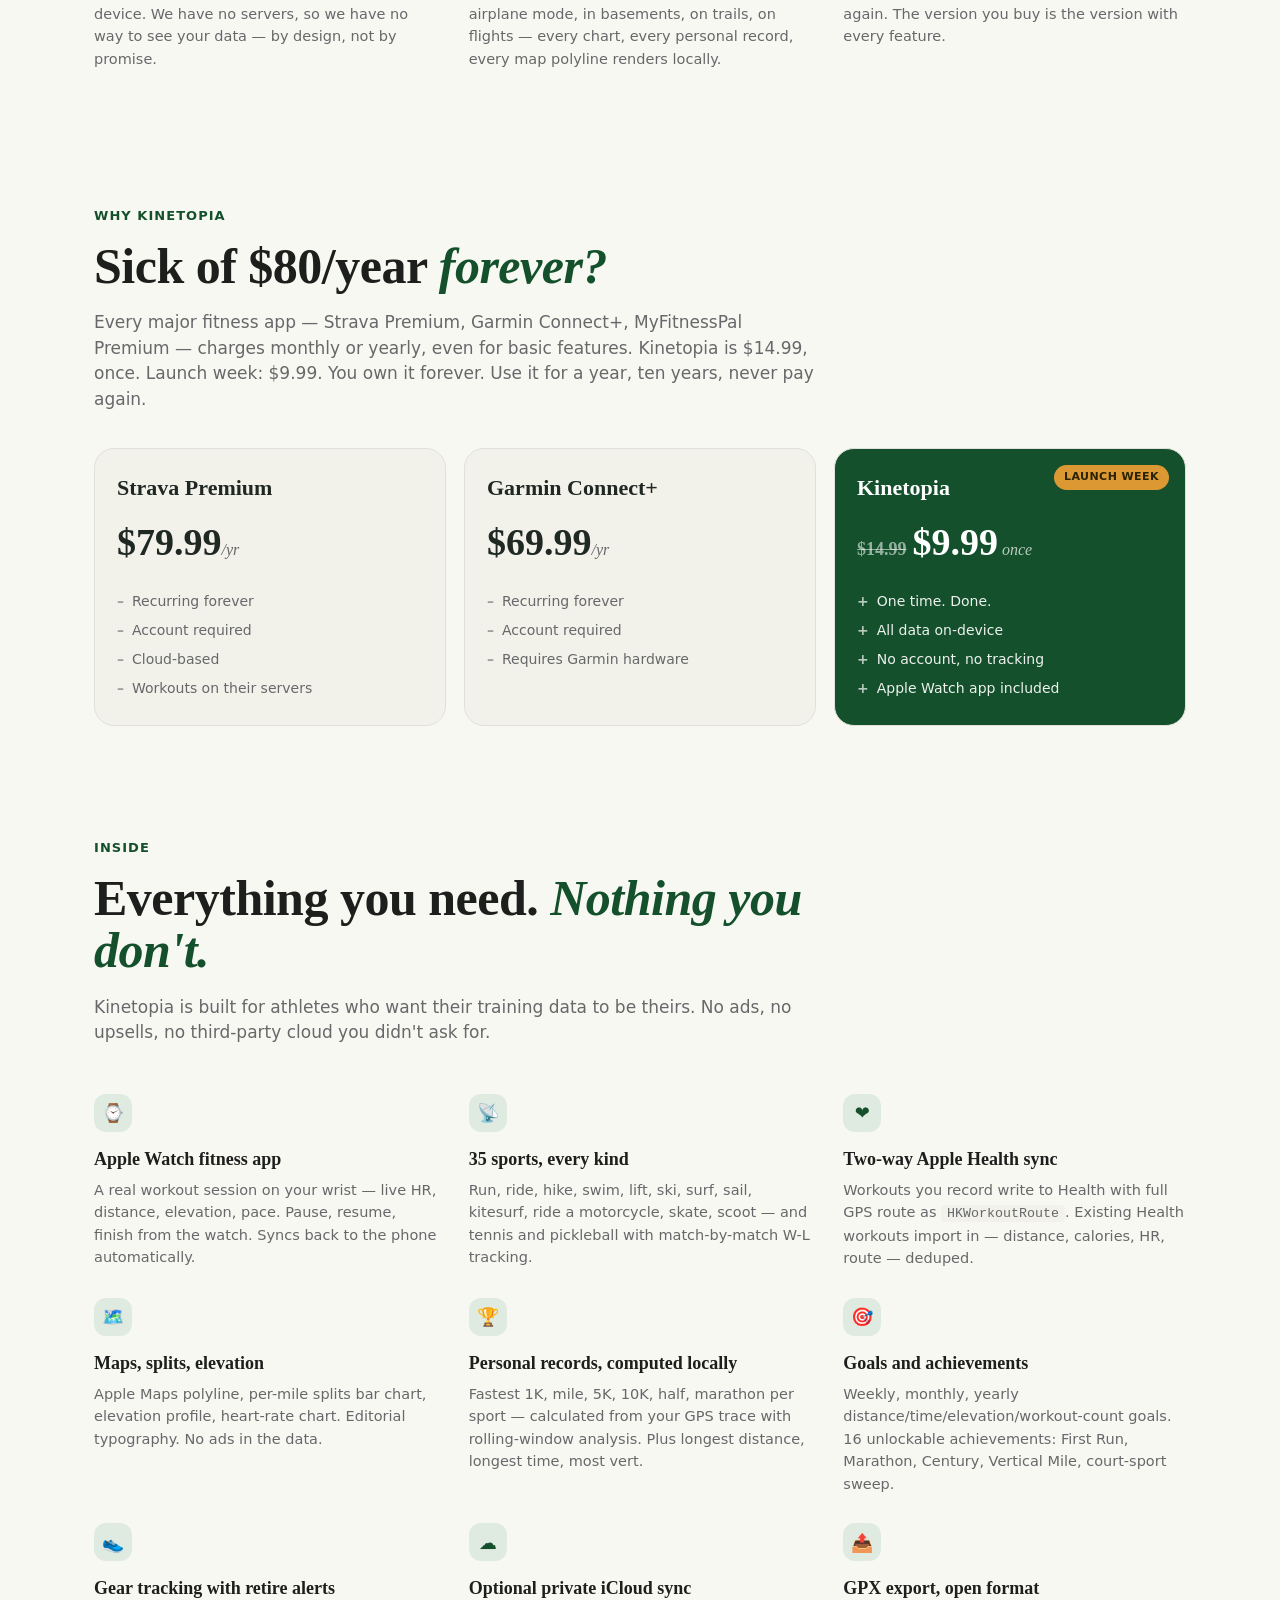
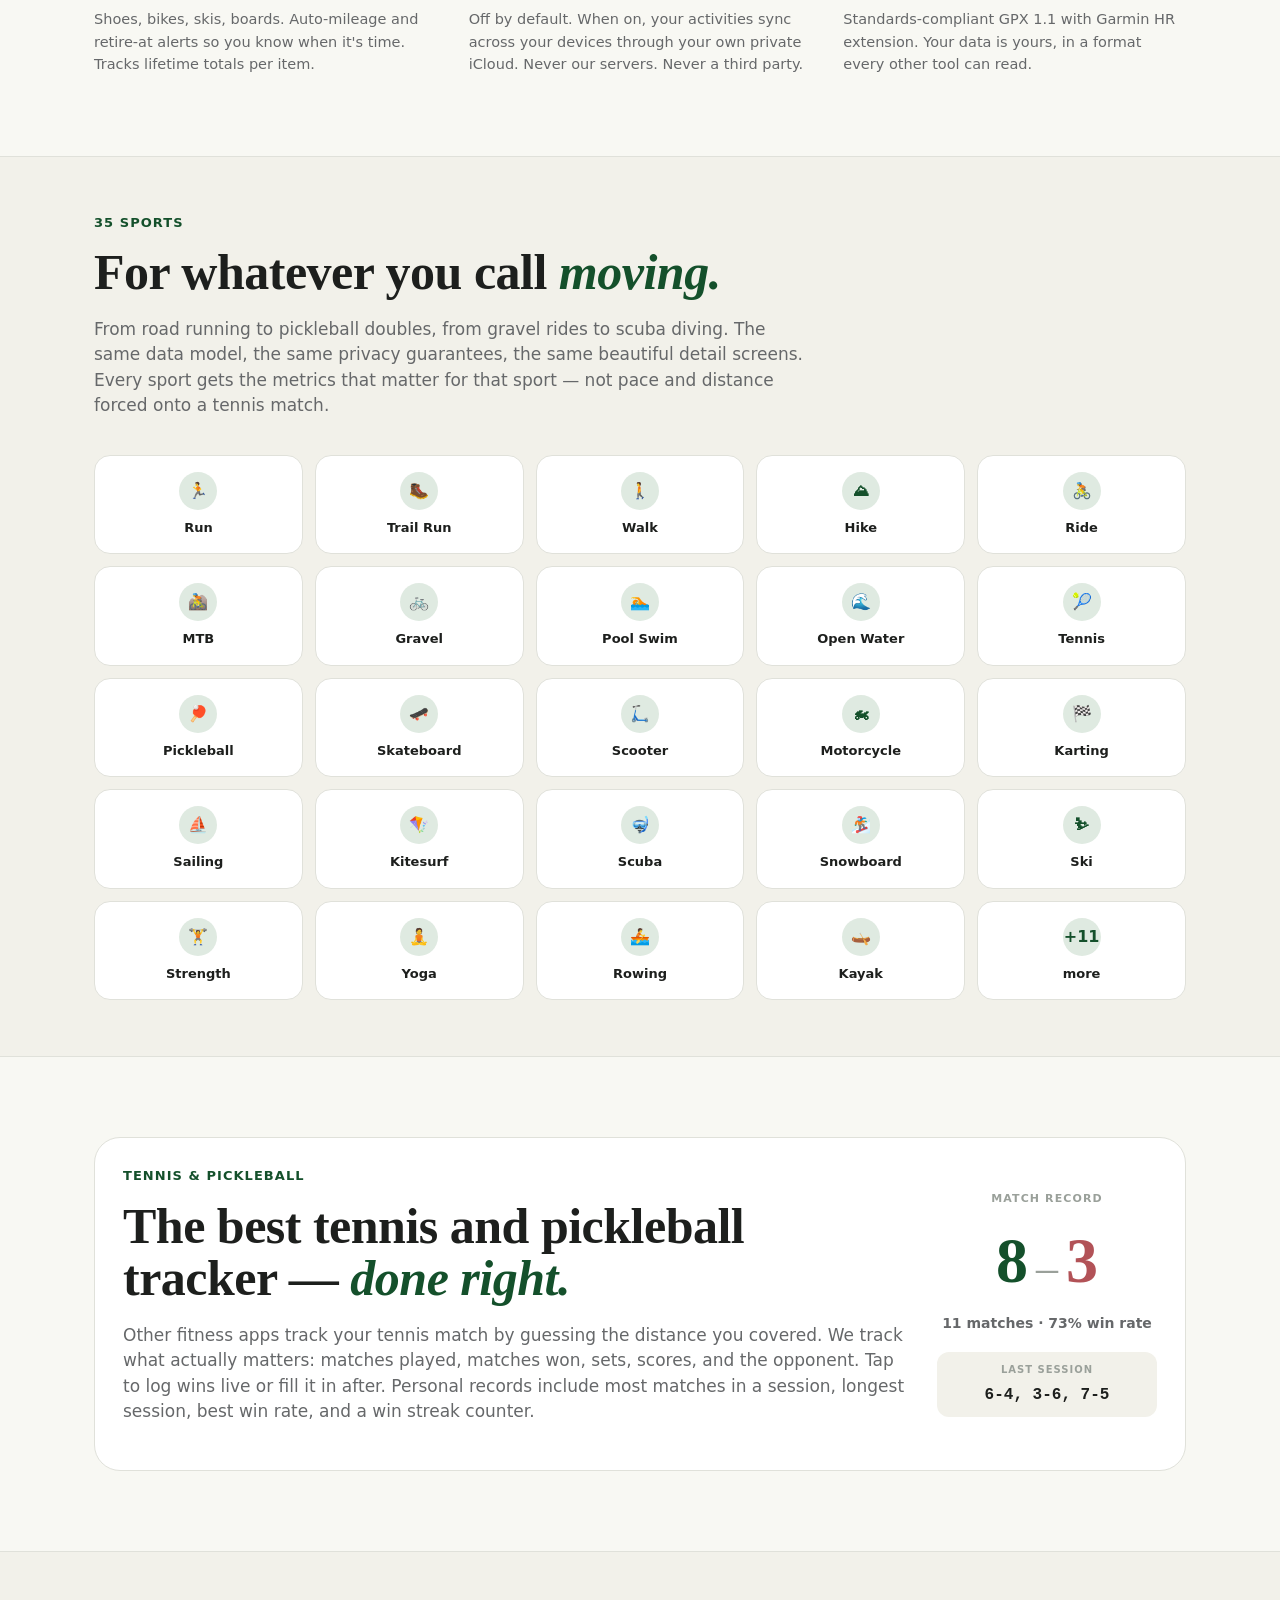
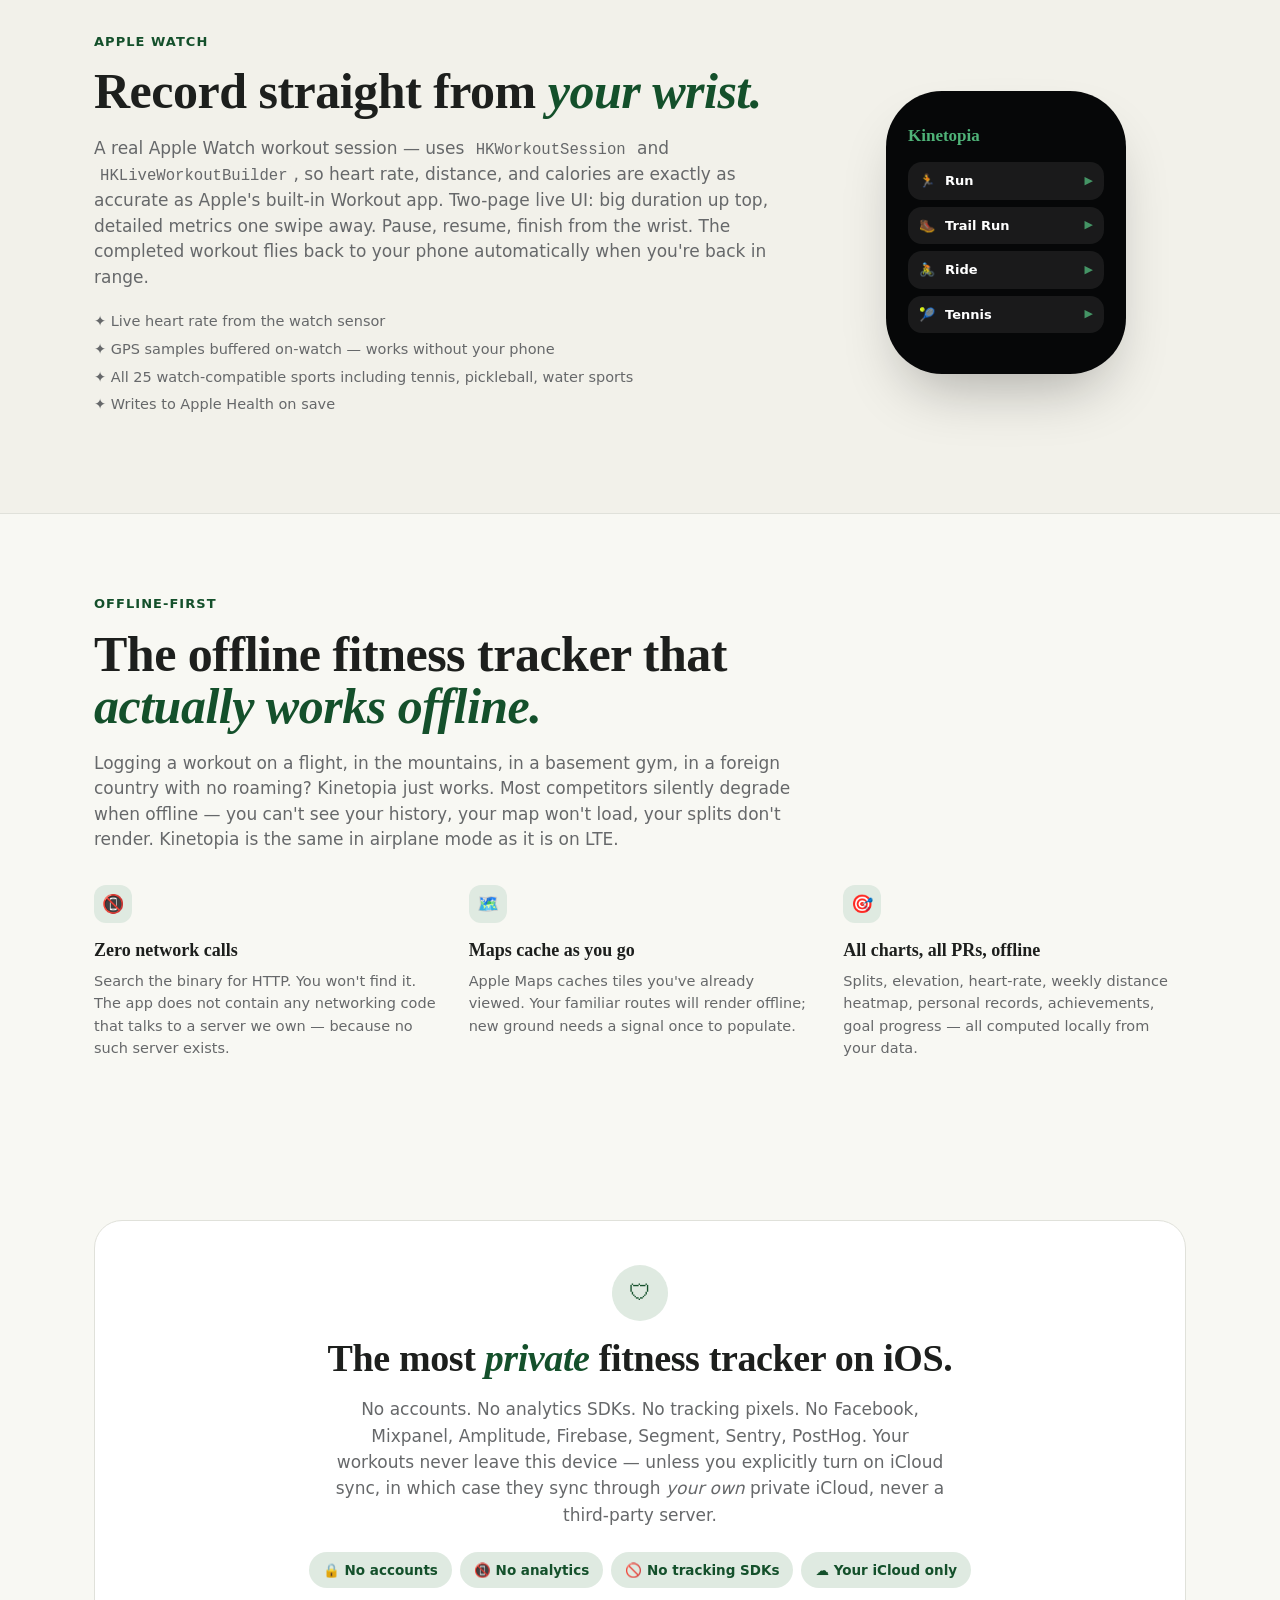
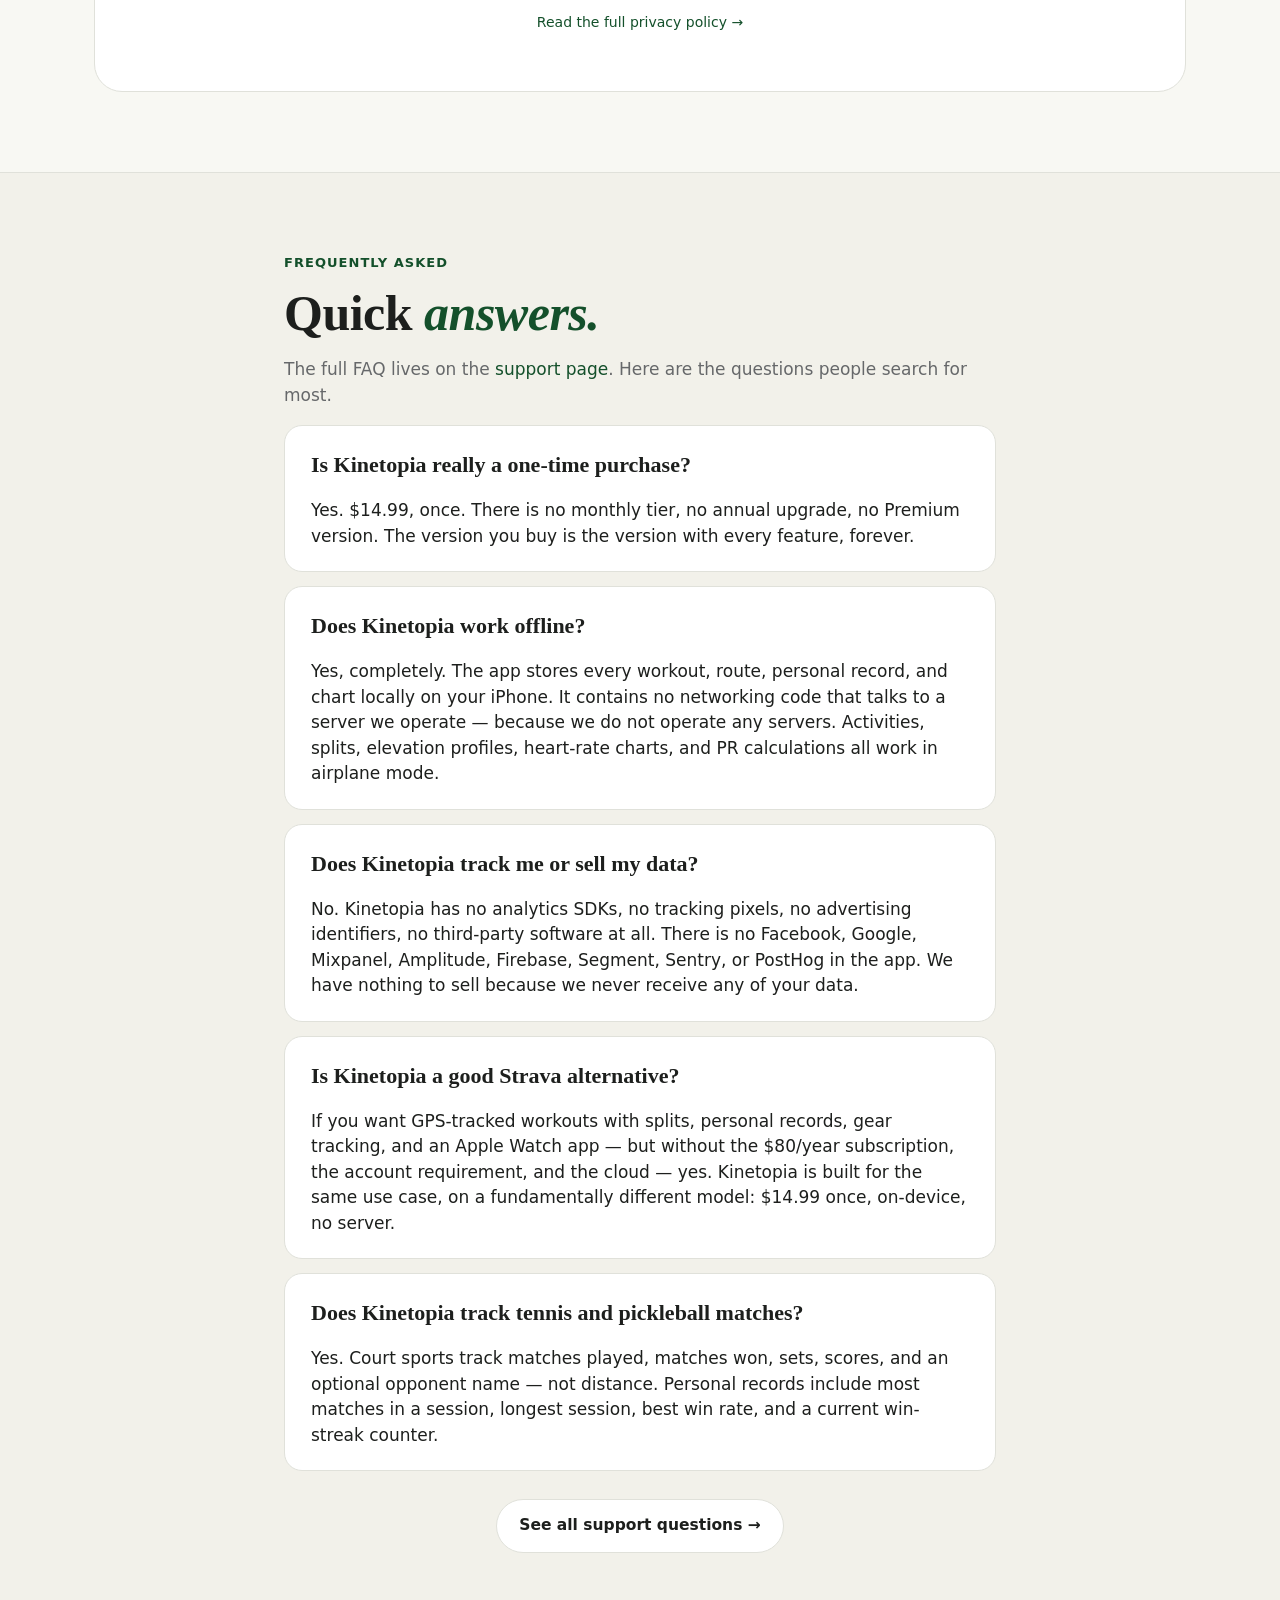
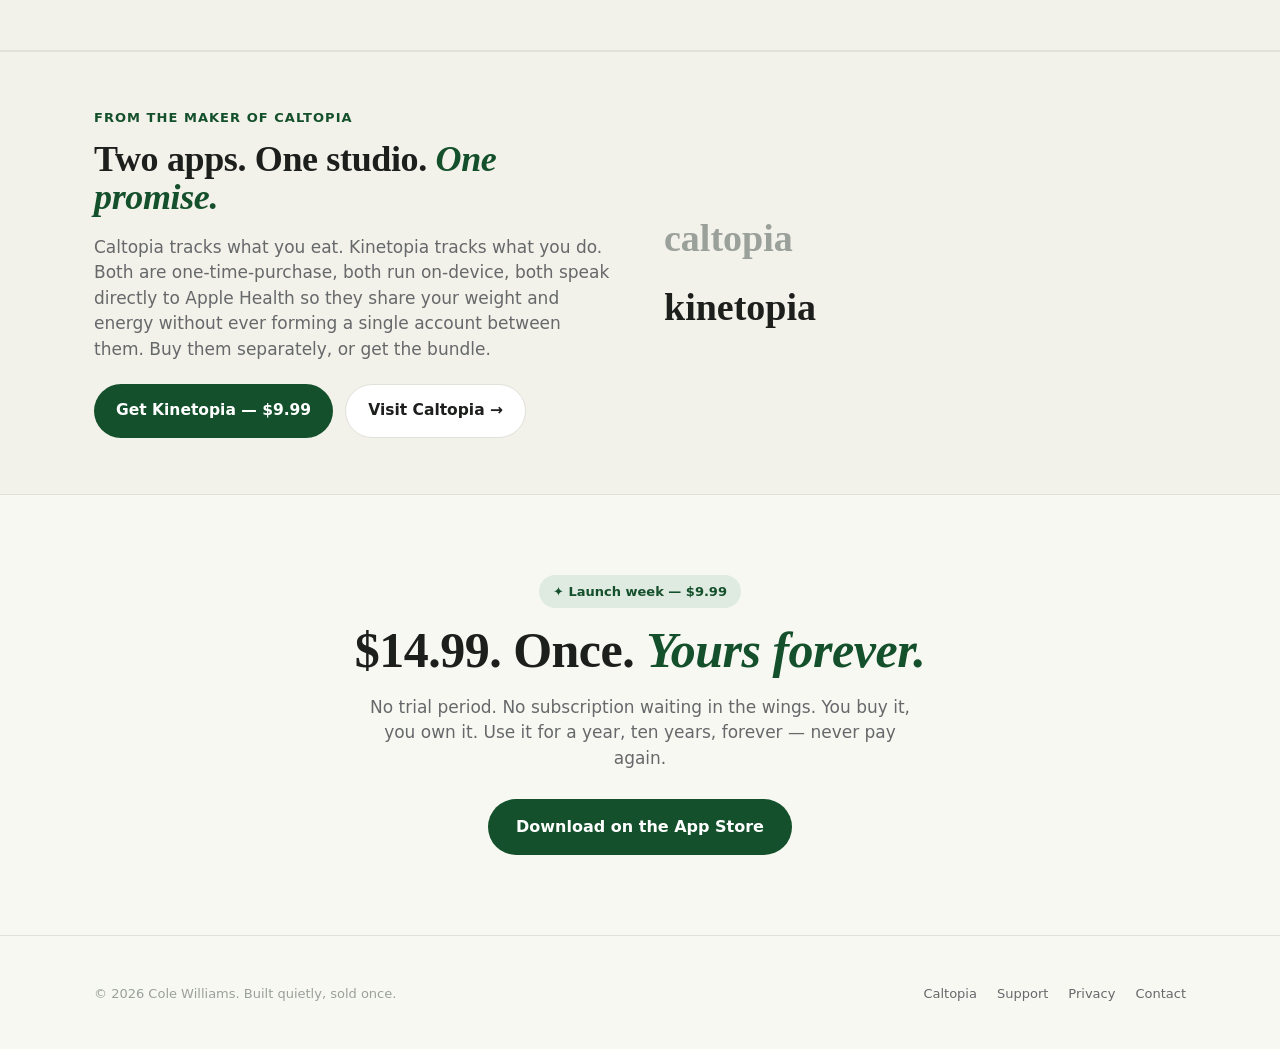
==== commit 19f2df8d: "SEO: structured data, sitemap, robots, keyword-targeted copy - index.html   - Title: "Kinetopia — Th" ====
--- a/index.html
+++ b/index.html
@@ -3,12 +3,195 @@
 <head>
 <meta charset="utf-8" />
 <meta name="viewport" content="width=device-width, initial-scale=1, viewport-fit=cover" />
-<title>Kinetopia — The fitness tracker without the subscription</title>
-<meta name="description" content="Kinetopia is a $14.99 one-time-purchase iOS fitness tracker with an Apple Watch app, 35 sports, two-way Apple Health sync, optional private iCloud sync, and no accounts, no third-party cloud, no subscription. From the maker of Caltopia." />
+<meta name="robots" content="index, follow, max-image-preview:large, max-snippet:-1" />
+
+<title>Kinetopia — The Offline Fitness Tracker Without the Subscription · $14.99 Once</title>
+<meta name="description" content="Kinetopia is a private, offline iOS fitness tracker with an Apple Watch app, 35 sports including tennis and pickleball, two-way Apple Health sync, and no accounts, no third-party cloud, no subscription. $14.99 once. Yours forever." />
+<meta name="keywords" content="offline fitness tracker, no subscription fitness app, private fitness app, one-time purchase fitness app, no tracking fitness app, Strava alternative, iPhone fitness tracker, Apple Watch fitness app, tennis tracker app, pickleball tracker app, fitness app no account" />
+<meta name="author" content="Cole Williams" />
+<link rel="canonical" href="https://kinetopia.org/" />
+
+<!-- Open Graph -->
+<meta property="og:type" content="website" />
+<meta property="og:site_name" content="Kinetopia" />
+<meta property="og:title" content="Kinetopia — Offline Fitness Tracker · $14.99 Once · No Subscription" />
+<meta property="og:description" content="A private, offline-first iOS fitness tracker with an Apple Watch app and 35 sports. No accounts, no third-party cloud, no subscription. From the maker of Caltopia." />
+<meta property="og:url" content="https://kinetopia.org/" />
+<meta property="og:image" content="https://kinetopia.org/og.png" />
+<meta property="og:image:width" content="1200" />
+<meta property="og:image:height" content="630" />
+<meta property="og:locale" content="en_US" />
+
+<!-- Twitter -->
+<meta name="twitter:card" content="summary_large_image" />
+<meta name="twitter:title" content="Kinetopia — Offline Fitness Tracker · $14.99 Once" />
+<meta name="twitter:description" content="A private, offline iOS fitness tracker. No subscription. No accounts. No third-party cloud. 35 sports including tennis and pickleball." />
+<meta name="twitter:image" content="https://kinetopia.org/og.png" />
+
 <meta name="theme-color" content="#F8F8F3" />
-<meta property="og:title" content="Kinetopia" />
-<meta property="og:description" content="Every feature a fitness tracker should have. None of the subscriptions, accounts, or third-party clouds. $14.99 once. Yours forever." />
+<meta name="apple-mobile-web-app-title" content="Kinetopia" />
+<meta name="application-name" content="Kinetopia" />
+<meta name="format-detection" content="telephone=no" />
+
 <link rel="stylesheet" href="styles.css" />
+<link rel="sitemap" type="application/xml" href="/sitemap.xml" />
+<link rel="alternate" type="application/rss+xml" title="Kinetopia" href="/" />
+
+<!-- ============ Structured data ============ -->
+<script type="application/ld+json">
+{
+  "@context": "https://schema.org",
+  "@type": "SoftwareApplication",
+  "name": "Kinetopia",
+  "applicationCategory": "HealthApplication",
+  "applicationSubCategory": "Fitness",
+  "operatingSystem": "iOS 17+, watchOS 10+",
+  "url": "https://kinetopia.org/",
+  "description": "Private, offline iOS fitness tracker with an Apple Watch app, 35 sports including tennis and pickleball, two-way Apple Health sync, optional private iCloud sync, GPX export, and no accounts, no third-party cloud, no subscription.",
+  "offers": {
+    "@type": "Offer",
+    "price": "14.99",
+    "priceCurrency": "USD",
+    "availability": "https://schema.org/InStock",
+    "category": "OneTimePurchase"
+  },
+  "featureList": [
+    "GPS-tracked workouts with splits and elevation",
+    "Apple Watch app with HKWorkoutSession",
+    "Two-way Apple Health sync",
+    "Optional private iCloud sync (your own account)",
+    "35 sports including running, cycling, hiking, swimming, tennis, pickleball, motor sports, water sports, skateboarding",
+    "Personal records (fastest 1K, mile, 5K, 10K, half, marathon, longest, most vert)",
+    "Match-by-match win/loss tracking for tennis and pickleball",
+    "16 unlockable achievements",
+    "Gear tracking with retirement mileage alerts",
+    "Goals: weekly, monthly, yearly",
+    "GPX export with Garmin HR extension",
+    "Works fully offline",
+    "No accounts, no analytics, no third-party cloud"
+  ],
+  "publisher": {
+    "@type": "Person",
+    "name": "Cole Williams",
+    "url": "https://kinetopia.org/",
+    "email": "contact@kinetopia.org"
+  },
+  "isAccessibleForFree": false,
+  "inLanguage": "en"
+}
+</script>
+
+<script type="application/ld+json">
+{
+  "@context": "https://schema.org",
+  "@type": "Organization",
+  "name": "Kinetopia",
+  "url": "https://kinetopia.org/",
+  "logo": "https://kinetopia.org/og.png",
+  "founder": {
+    "@type": "Person",
+    "name": "Cole Williams"
+  },
+  "contactPoint": [
+    {
+      "@type": "ContactPoint",
+      "email": "support@kinetopia.org",
+      "contactType": "Customer Support",
+      "availableLanguage": "English"
+    },
+    {
+      "@type": "ContactPoint",
+      "email": "contact@kinetopia.org",
+      "contactType": "General Inquiry",
+      "availableLanguage": "English"
+    }
+  ],
+  "sameAs": [
+    "https://caltopia.org/"
+  ]
+}
+</script>
+
+<script type="application/ld+json">
+{
+  "@context": "https://schema.org",
+  "@type": "FAQPage",
+  "mainEntity": [
+    {
+      "@type": "Question",
+      "name": "Is Kinetopia really a one-time purchase?",
+      "acceptedAnswer": {
+        "@type": "Answer",
+        "text": "Yes. $14.99, once. There is no monthly tier, no annual upgrade, no Premium version. The version you buy is the version with every feature, forever."
+      }
+    },
+    {
+      "@type": "Question",
+      "name": "Does Kinetopia work offline?",
+      "acceptedAnswer": {
+        "@type": "Answer",
+        "text": "Yes, completely. The app stores every workout, route, personal record, and chart locally on your iPhone. It contains no networking code that talks to a server we operate, because we do not operate any servers. Activities, splits, elevation profiles, heart-rate charts, and PR calculations all work in airplane mode."
+      }
+    },
+    {
+      "@type": "Question",
+      "name": "Does Kinetopia track me or sell my data?",
+      "acceptedAnswer": {
+        "@type": "Answer",
+        "text": "No. Kinetopia has no analytics SDKs, no tracking pixels, no advertising identifiers, no third-party software at all. There is no Facebook, Google, Mixpanel, Amplitude, Firebase, Segment, Sentry, or PostHog in the app. We have nothing to sell because we never receive any of your data."
+      }
+    },
+    {
+      "@type": "Question",
+      "name": "Do I need an account to use Kinetopia?",
+      "acceptedAnswer": {
+        "@type": "Answer",
+        "text": "No. Kinetopia has no accounts at all. You install the app, you use it. Nothing to sign up for, no email to give us, no password to forget."
+      }
+    },
+    {
+      "@type": "Question",
+      "name": "Is Kinetopia a Strava alternative?",
+      "acceptedAnswer": {
+        "@type": "Answer",
+        "text": "It is built for the same use case — recording GPS workouts, tracking splits and personal records, watching your training over time — but with a fundamentally different model. No accounts, no servers, no subscription, no third-party cloud. Strava costs about $80 per year forever; Kinetopia is $14.99 once."
+      }
+    },
+    {
+      "@type": "Question",
+      "name": "Does Kinetopia have an Apple Watch app?",
+      "acceptedAnswer": {
+        "@type": "Answer",
+        "text": "Yes. The watch app uses Apple's HKWorkoutSession and HKLiveWorkoutBuilder for accurate live heart rate, distance, and calories. It can record without your phone in range and sends the completed workout to the phone automatically once they reconnect."
+      }
+    },
+    {
+      "@type": "Question",
+      "name": "How many sports does Kinetopia support?",
+      "acceptedAnswer": {
+        "@type": "Answer",
+        "text": "Thirty-five sports, including running, trail running, walking, hiking, cycling, mountain biking, gravel, swimming, open water, tennis, pickleball, skateboarding, scooter, motorcycle, motocross, karting, sailing, windsurf, kitesurf, water ski, wakeboard, scuba, snorkel, downhill skiing, snowboarding, cross-country skiing, kayak, SUP, surf, rowing, elliptical, yoga, HIIT, strength, and other."
+      }
+    },
+    {
+      "@type": "Question",
+      "name": "Does Kinetopia track tennis and pickleball matches?",
+      "acceptedAnswer": {
+        "@type": "Answer",
+        "text": "Yes. Court sports track matches played, matches won, sets won, set scores, and an optional opponent name — not distance. Personal records include most matches in a session, longest session, best win rate, and a current win-streak counter."
+      }
+    },
+    {
+      "@type": "Question",
+      "name": "Where is my data stored?",
+      "acceptedAnswer": {
+        "@type": "Answer",
+        "text": "On your iPhone, in a local SwiftData database, by default. If you optionally enable iCloud sync, your data is mirrored to your own private CloudKit database in your iCloud account — never to our servers, never to a third party. We do not have any servers."
+      }
+    }
+  ]
+}
+</script>
 </head>
 <body>
 
@@ -35,12 +218,13 @@
         <span class="pill">✦ Launch week — $9.99 (reg. $14.99)</span>
         <h1>The fitness tracker <span class="accent">without</span> the subscription.</h1>
         <p class="lede">
-          <span class="strike">$14.99</span><span style="font-weight:600;color:var(--ink);">$9.99 launch week.</span> No accounts. No third-party cloud. No ads. 35 sports, a full Apple Watch app, two-way Apple Health sync, everything on-device. Nothing — not your route, not your heart rate, not your tennis scores — depends on someone else's server.
+          <span class="strike">$14.99</span><span style="font-weight:600;color:var(--ink);">$9.99 launch week.</span> A private, offline iOS fitness tracker with a full Apple Watch app and 35 sports. No accounts. No third-party cloud. No ads. Two-way Apple Health sync. Nothing — not your route, not your heart rate, not your tennis scores — depends on someone else's server.
         </p>
         <div class="chips">
           <span class="chip">⌚ Apple Watch app</span>
           <span class="chip">📡 Works offline</span>
           <span class="chip">🔒 One-time purchase</span>
+          <span class="chip">🛡 No tracking</span>
           <span class="chip">📤 GPX export</span>
         </div>
         <div class="cta-row">
@@ -144,13 +328,41 @@
   </div>
 </div>
 
+<!-- ---------- "The best X for Y" — SEO targeted ---------- -->
+<section class="tight">
+  <div class="container">
+    <div class="section-lead" style="text-align: center; margin: 0 auto;">
+      <div class="section-eyebrow">Built for one thing</div>
+      <h2>The best fitness app for people who <span class="accent">hate subscriptions.</span></h2>
+      <p class="body" style="max-width: 660px; margin: 0 auto;">If you've been looking for an offline fitness tracker, a private workout app, or simply a Strava alternative that respects your wallet and your data — Kinetopia is built specifically for you.</p>
+    </div>
+    <div class="feat-grid" style="margin-top: 40px;">
+      <div class="feat">
+        <div class="icn">🔒</div>
+        <div class="title">The most private fitness app on iOS</div>
+        <div class="desc">No accounts, no analytics, no tracking SDKs, no third-party cloud. Your workouts, routes, heart rate, and tennis scores stay on your device. We have no servers, so we have no way to see your data — by design, not by promise.</div>
+      </div>
+      <div class="feat">
+        <div class="icn">📡</div>
+        <div class="title">A truly offline workout tracker</div>
+        <div class="desc">Search the binary for HTTP. You won't find it. The app does not contain any networking code that calls a server we operate. Record in airplane mode, in basements, on trails, on flights — every chart, every personal record, every map polyline renders locally.</div>
+      </div>
+      <div class="feat">
+        <div class="icn">💸</div>
+        <div class="title">$14.99 once — that's it</div>
+        <div class="desc">No monthly fee. No "Premium" upgrade. No free trial that quietly converts. Use Kinetopia for a year, ten years, forever — never pay again. The version you buy is the version with every feature.</div>
+      </div>
+    </div>
+  </div>
+</section>
+
 <!-- ---------- Why Kinetopia / pricing ---------- -->
 <section id="subscription">
   <div class="container">
     <div class="section-lead">
       <div class="section-eyebrow">Why Kinetopia</div>
       <h2>Sick of $80/year <span class="accent">forever?</span></h2>
-      <p class="body">Every major fitness app charges monthly or yearly — even for the basics. Kinetopia is $14.99, once. Launch week: $9.99. You own it forever. Use it for a year, ten years, never pay again.</p>
+      <p class="body">Every major fitness app — Strava Premium, Garmin Connect+, MyFitnessPal Premium — charges monthly or yearly, even for basic features. Kinetopia is $14.99, once. Launch week: $9.99. You own it forever. Use it for a year, ten years, never pay again.</p>
     </div>
 
     <div class="compare">
@@ -200,7 +412,7 @@
     <div class="feat-grid">
       <div class="feat">
         <div class="icn">⌚</div>
-        <div class="title">Apple Watch app</div>
+        <div class="title">Apple Watch fitness app</div>
         <div class="desc">A real workout session on your wrist — live HR, distance, elevation, pace. Pause, resume, finish from the watch. Syncs back to the phone automatically.</div>
       </div>
       <div class="feat">
@@ -210,37 +422,37 @@
       </div>
       <div class="feat">
         <div class="icn">❤️</div>
-        <div class="title">Two-way Apple Health</div>
+        <div class="title">Two-way Apple Health sync</div>
         <div class="desc">Workouts you record write to Health with full GPS route as <code>HKWorkoutRoute</code>. Existing Health workouts import in — distance, calories, HR, route — deduped.</div>
       </div>
       <div class="feat">
         <div class="icn">🗺️</div>
-        <div class="title">Maps + splits + elevation</div>
+        <div class="title">Maps, splits, elevation</div>
         <div class="desc">Apple Maps polyline, per-mile splits bar chart, elevation profile, heart-rate chart. Editorial typography. No ads in the data.</div>
       </div>
       <div class="feat">
         <div class="icn">🏆</div>
-        <div class="title">Personal records</div>
+        <div class="title">Personal records, computed locally</div>
         <div class="desc">Fastest 1K, mile, 5K, 10K, half, marathon per sport — calculated from your GPS trace with rolling-window analysis. Plus longest distance, longest time, most vert.</div>
       </div>
       <div class="feat">
         <div class="icn">🎯</div>
-        <div class="title">Goals + achievements</div>
+        <div class="title">Goals and achievements</div>
         <div class="desc">Weekly, monthly, yearly distance/time/elevation/workout-count goals. 16 unlockable achievements: First Run, Marathon, Century, Vertical Mile, court-sport sweep.</div>
       </div>
       <div class="feat">
         <div class="icn">👟</div>
-        <div class="title">Gear tracking</div>
+        <div class="title">Gear tracking with retire alerts</div>
         <div class="desc">Shoes, bikes, skis, boards. Auto-mileage and retire-at alerts so you know when it's time. Tracks lifetime totals per item.</div>
       </div>
       <div class="feat">
         <div class="icn">☁️</div>
-        <div class="title">Your iCloud — optional</div>
+        <div class="title">Optional private iCloud sync</div>
         <div class="desc">Off by default. When on, your activities sync across your devices through your own private iCloud. Never our servers. Never a third party.</div>
       </div>
       <div class="feat">
         <div class="icn">📤</div>
-        <div class="title">GPX export</div>
+        <div class="title">GPX export, open format</div>
         <div class="desc">Standards-compliant GPX 1.1 with Garmin HR extension. Your data is yours, in a format every other tool can read.</div>
       </div>
     </div>
@@ -292,7 +504,7 @@
       <div class="court-row">
         <div>
           <div class="section-eyebrow">Tennis &amp; Pickleball</div>
-          <h2>Court sports, finally <span class="accent">done right.</span></h2>
+          <h2>The best tennis and pickleball tracker — <span class="accent">done right.</span></h2>
           <p class="body" style="margin-top: 12px;">Other fitness apps track your tennis match by guessing the distance you covered. We track what actually matters: matches played, matches won, sets, scores, and the opponent. Tap to log wins live or fill it in after. Personal records include most matches in a session, longest session, best win rate, and a win streak counter.</p>
         </div>
         <div>
@@ -349,8 +561,8 @@
   <div class="container">
     <div class="section-lead">
       <div class="section-eyebrow">Offline-first</div>
-      <h2>Works without a <span class="accent">signal.</span></h2>
-      <p class="body">Logging a workout on a flight, in the mountains, in a basement gym? Kinetopia just works. Most competitors silently degrade when offline — you can't see your history, your map won't load, your splits don't render. Kinetopia is the same in airplane mode as it is on LTE.</p>
+      <h2>The offline fitness tracker that <span class="accent">actually works offline.</span></h2>
+      <p class="body">Logging a workout on a flight, in the mountains, in a basement gym, in a foreign country with no roaming? Kinetopia just works. Most competitors silently degrade when offline — you can't see your history, your map won't load, your splits don't render. Kinetopia is the same in airplane mode as it is on LTE.</p>
     </div>
 
     <div class="feat-grid" style="margin-top: 32px;">
@@ -373,12 +585,12 @@
   </div>
 </section>
 
-<!-- ---------- Privacy teaser ---------- -->
+<!-- ---------- Privacy ---------- -->
 <section id="privacy">
   <div class="container">
     <div class="content-card" style="text-align: center;">
       <div class="crest">🛡</div>
-      <h2>Truly <span class="accent">private.</span></h2>
+      <h2>The most <span class="accent">private</span> fitness tracker on iOS.</h2>
       <p style="max-width: 620px; margin: 14px auto 24px; color: var(--ink-dim); font-size: 17px; line-height: 1.55;">No accounts. No analytics SDKs. No tracking pixels. No Facebook, Mixpanel, Amplitude, Firebase, Segment, Sentry, PostHog. Your workouts never leave this device — unless you explicitly turn on iCloud sync, in which case they sync through <em>your own</em> private iCloud, never a third-party server.</p>
       <div class="chips" style="justify-content: center;">
         <span class="chip">🔒 No accounts</span>
@@ -388,6 +600,44 @@
       </div>
       <p style="margin-top: 24px; font-size: 14px; color: var(--ink-faint);"><a href="/privacy.html">Read the full privacy policy →</a></p>
     </div>
+  </div>
+</section>
+
+<!-- ---------- Homepage FAQ snippet (SEO + rich results) ---------- -->
+<section id="faq" style="background: var(--cream-deep); border-top: 1px solid var(--hairline); border-bottom: 1px solid var(--hairline);">
+  <div class="container narrow">
+    <div class="section-lead">
+      <div class="section-eyebrow">Frequently asked</div>
+      <h2>Quick <span class="accent">answers.</span></h2>
+      <p class="body">The full FAQ lives on the <a href="/support.html">support page</a>. Here are the questions people search for most.</p>
+    </div>
+
+    <div class="faq-item">
+      <h3>Is Kinetopia really a one-time purchase?</h3>
+      <p>Yes. $14.99, once. There is no monthly tier, no annual upgrade, no Premium version. The version you buy is the version with every feature, forever.</p>
+    </div>
+
+    <div class="faq-item">
+      <h3>Does Kinetopia work offline?</h3>
+      <p>Yes, completely. The app stores every workout, route, personal record, and chart locally on your iPhone. It contains no networking code that talks to a server we operate — because we do not operate any servers. Activities, splits, elevation profiles, heart-rate charts, and PR calculations all work in airplane mode.</p>
+    </div>
+
+    <div class="faq-item">
+      <h3>Does Kinetopia track me or sell my data?</h3>
+      <p>No. Kinetopia has no analytics SDKs, no tracking pixels, no advertising identifiers, no third-party software at all. There is no Facebook, Google, Mixpanel, Amplitude, Firebase, Segment, Sentry, or PostHog in the app. We have nothing to sell because we never receive any of your data.</p>
+    </div>
+
+    <div class="faq-item">
+      <h3>Is Kinetopia a good Strava alternative?</h3>
+      <p>If you want GPS-tracked workouts with splits, personal records, gear tracking, and an Apple Watch app — but without the $80/year subscription, the account requirement, and the cloud — yes. Kinetopia is built for the same use case, on a fundamentally different model: $14.99 once, on-device, no server.</p>
+    </div>
+
+    <div class="faq-item">
+      <h3>Does Kinetopia track tennis and pickleball matches?</h3>
+      <p>Yes. Court sports track matches played, matches won, sets, scores, and an optional opponent name — not distance. Personal records include most matches in a session, longest session, best win rate, and a current win-streak counter.</p>
+    </div>
+
+    <p style="margin-top: 28px; text-align: center;"><a href="/support.html" class="btn-ghost" style="text-decoration: none;">See all support questions →</a></p>
   </div>
 </section>
 
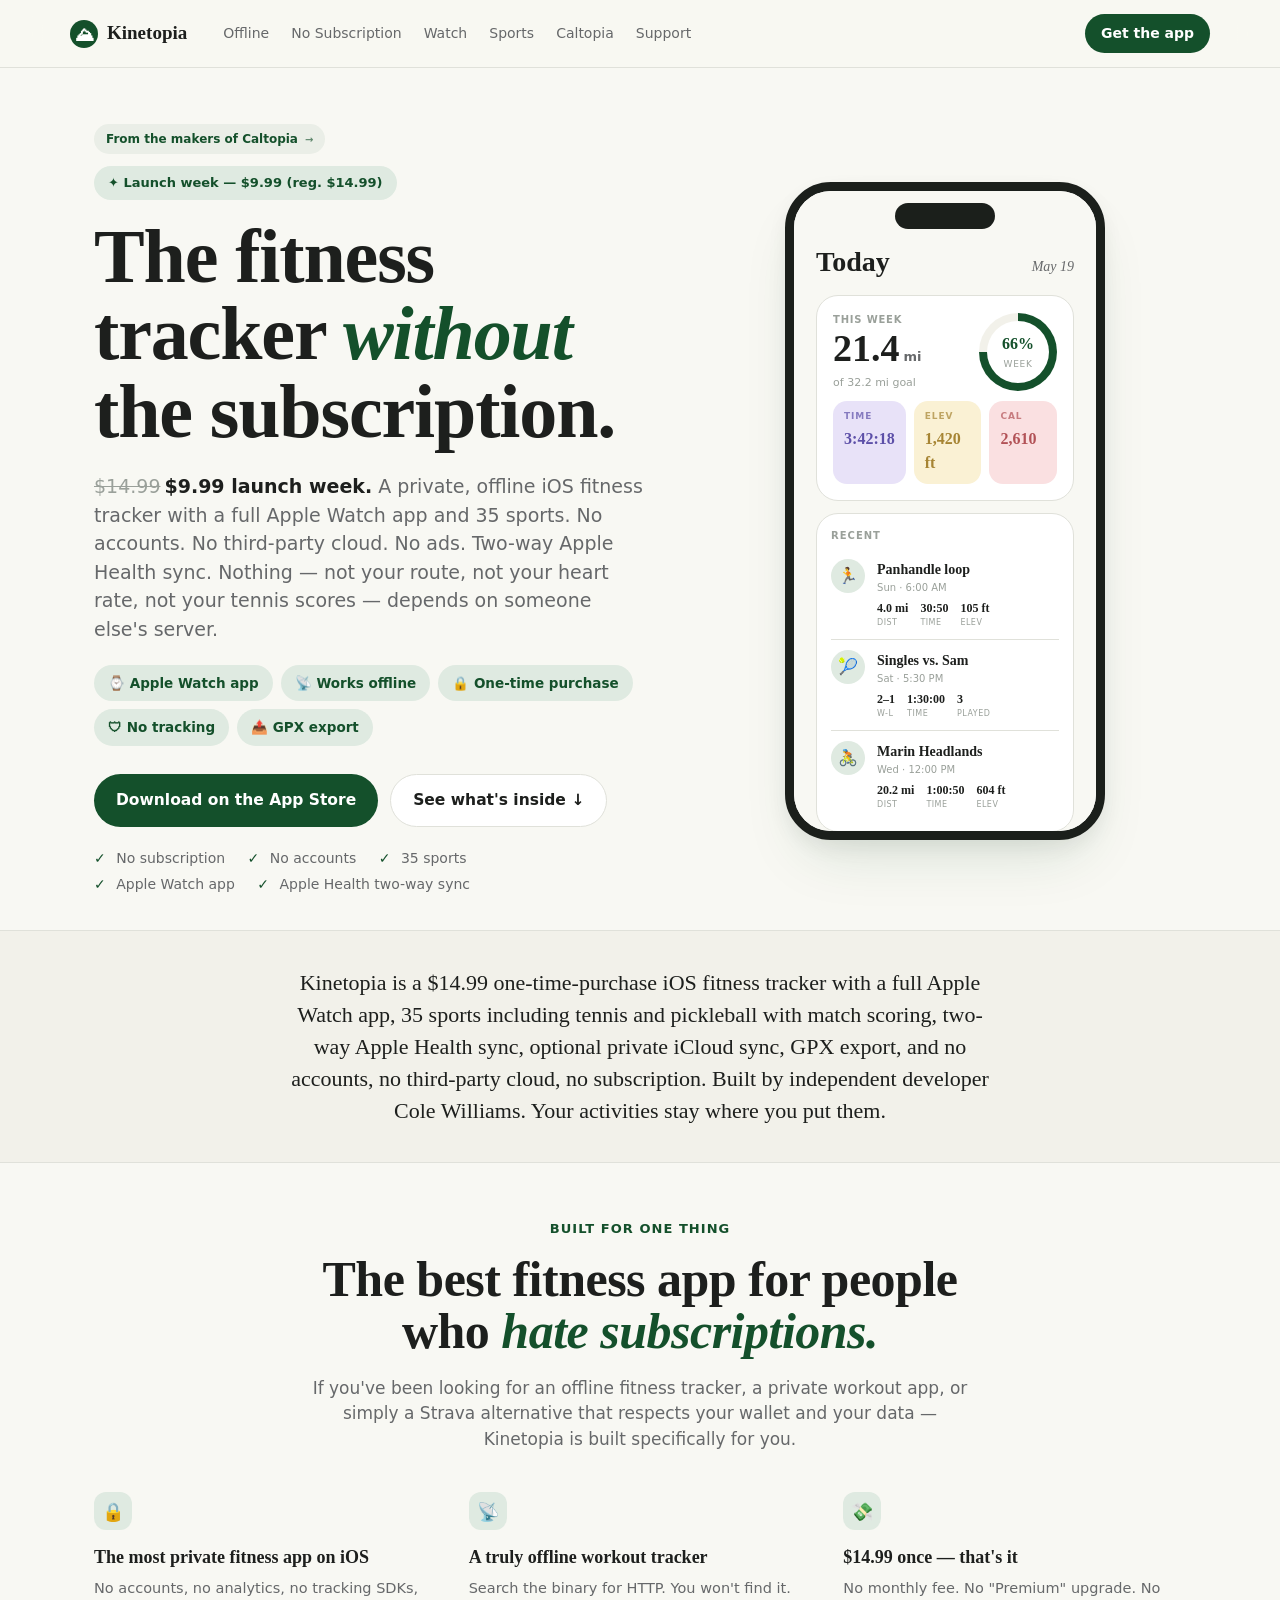
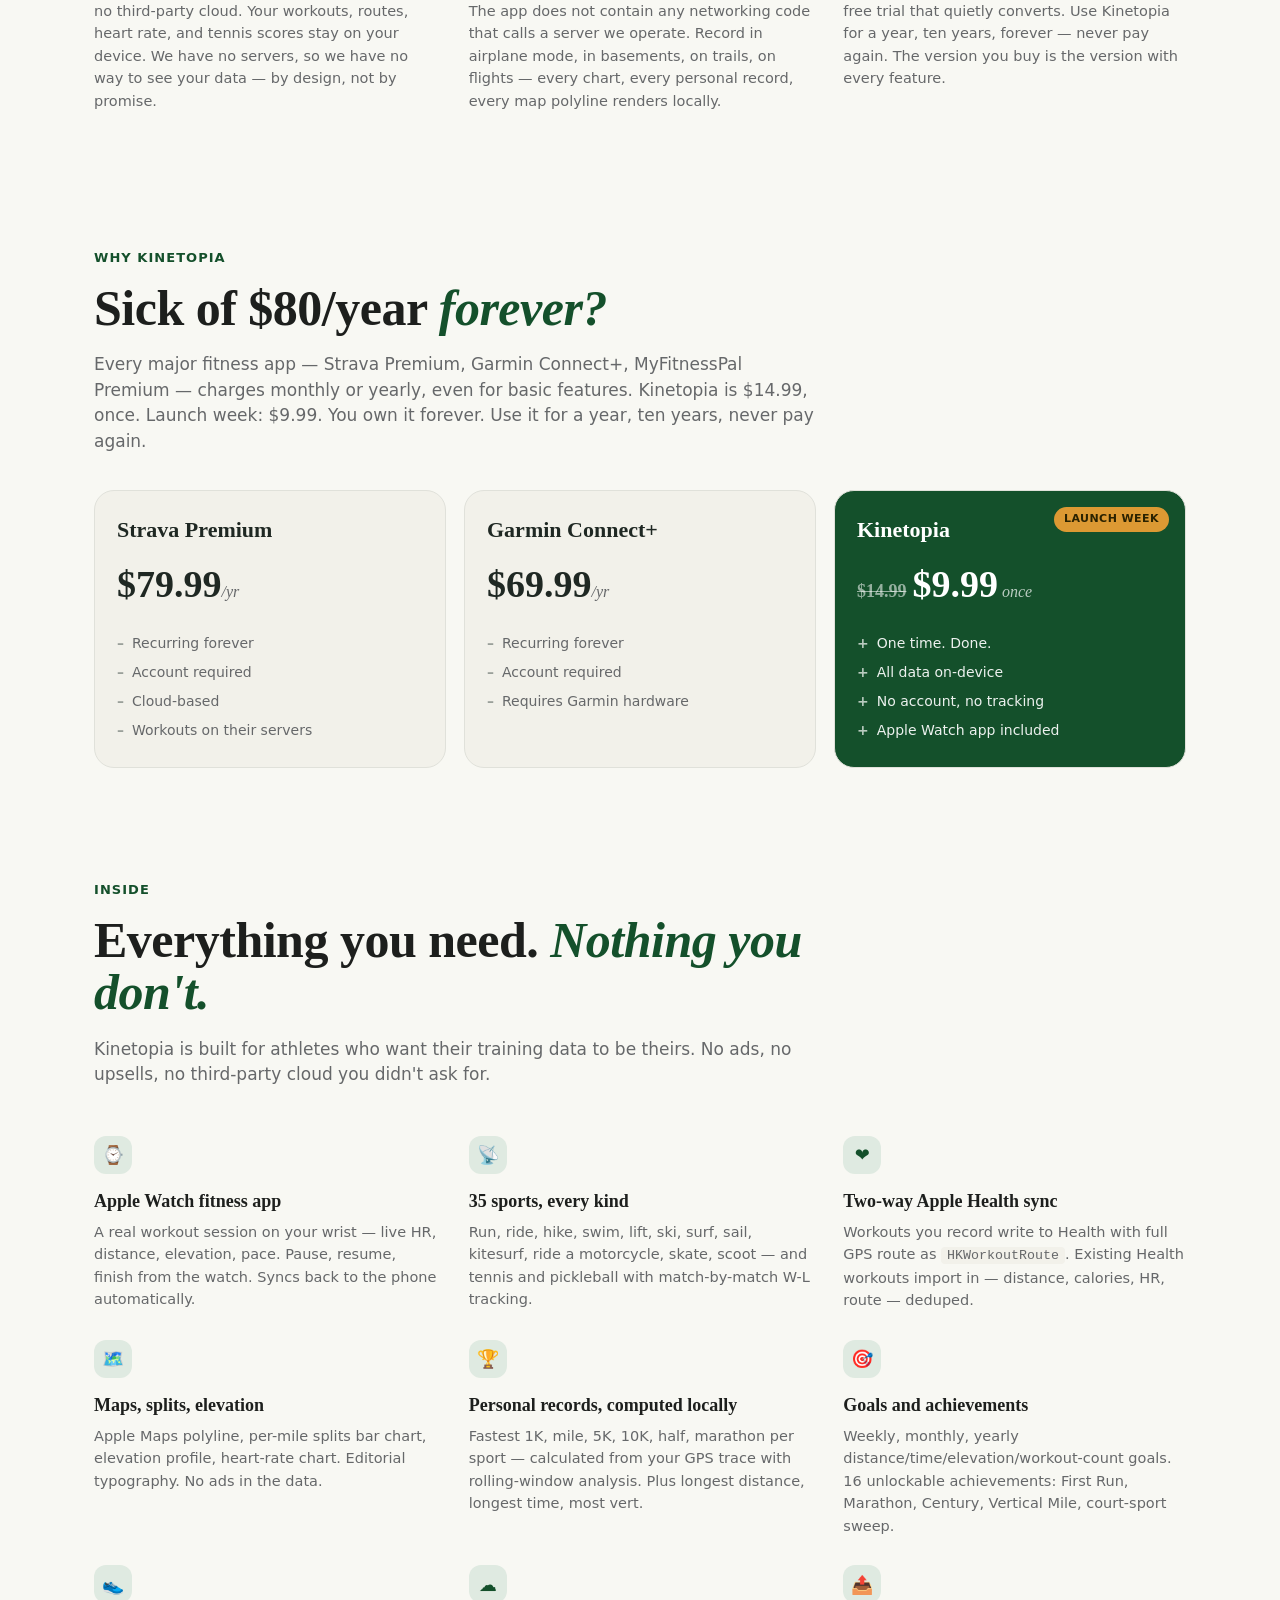
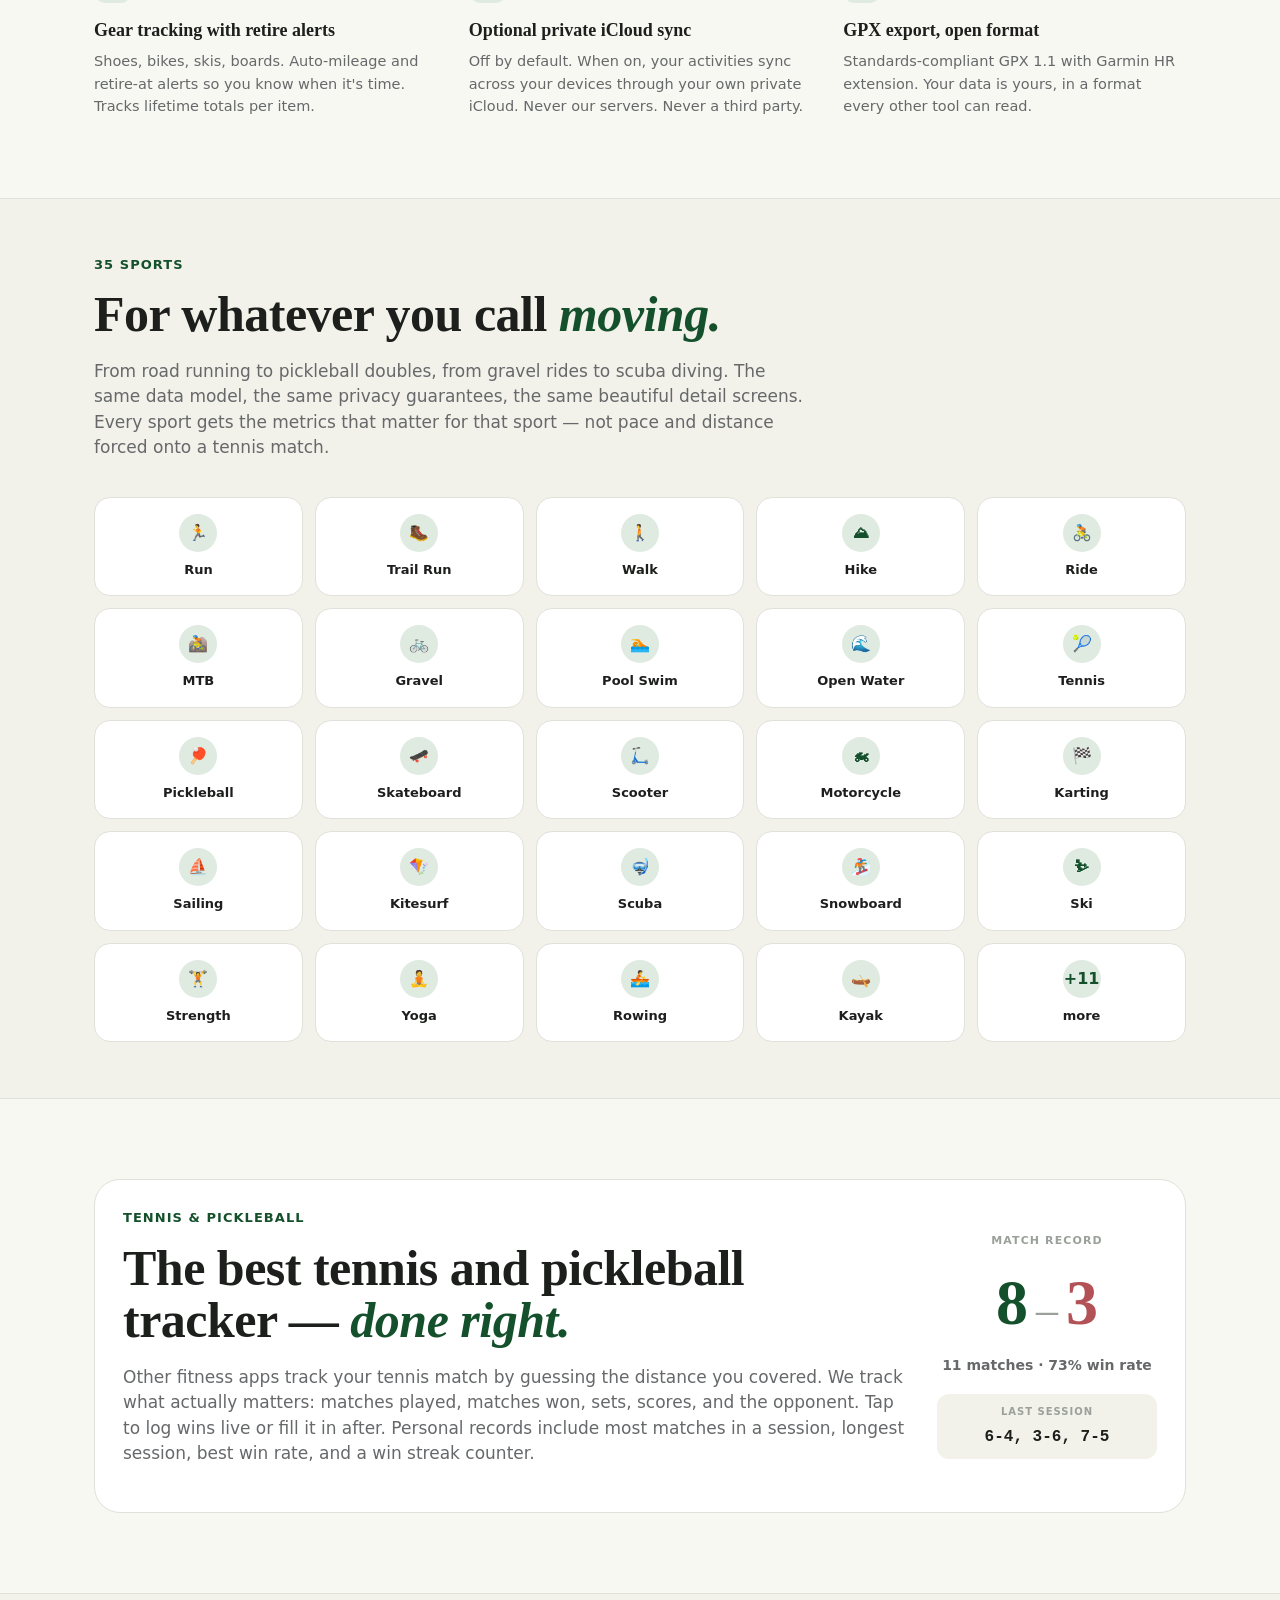
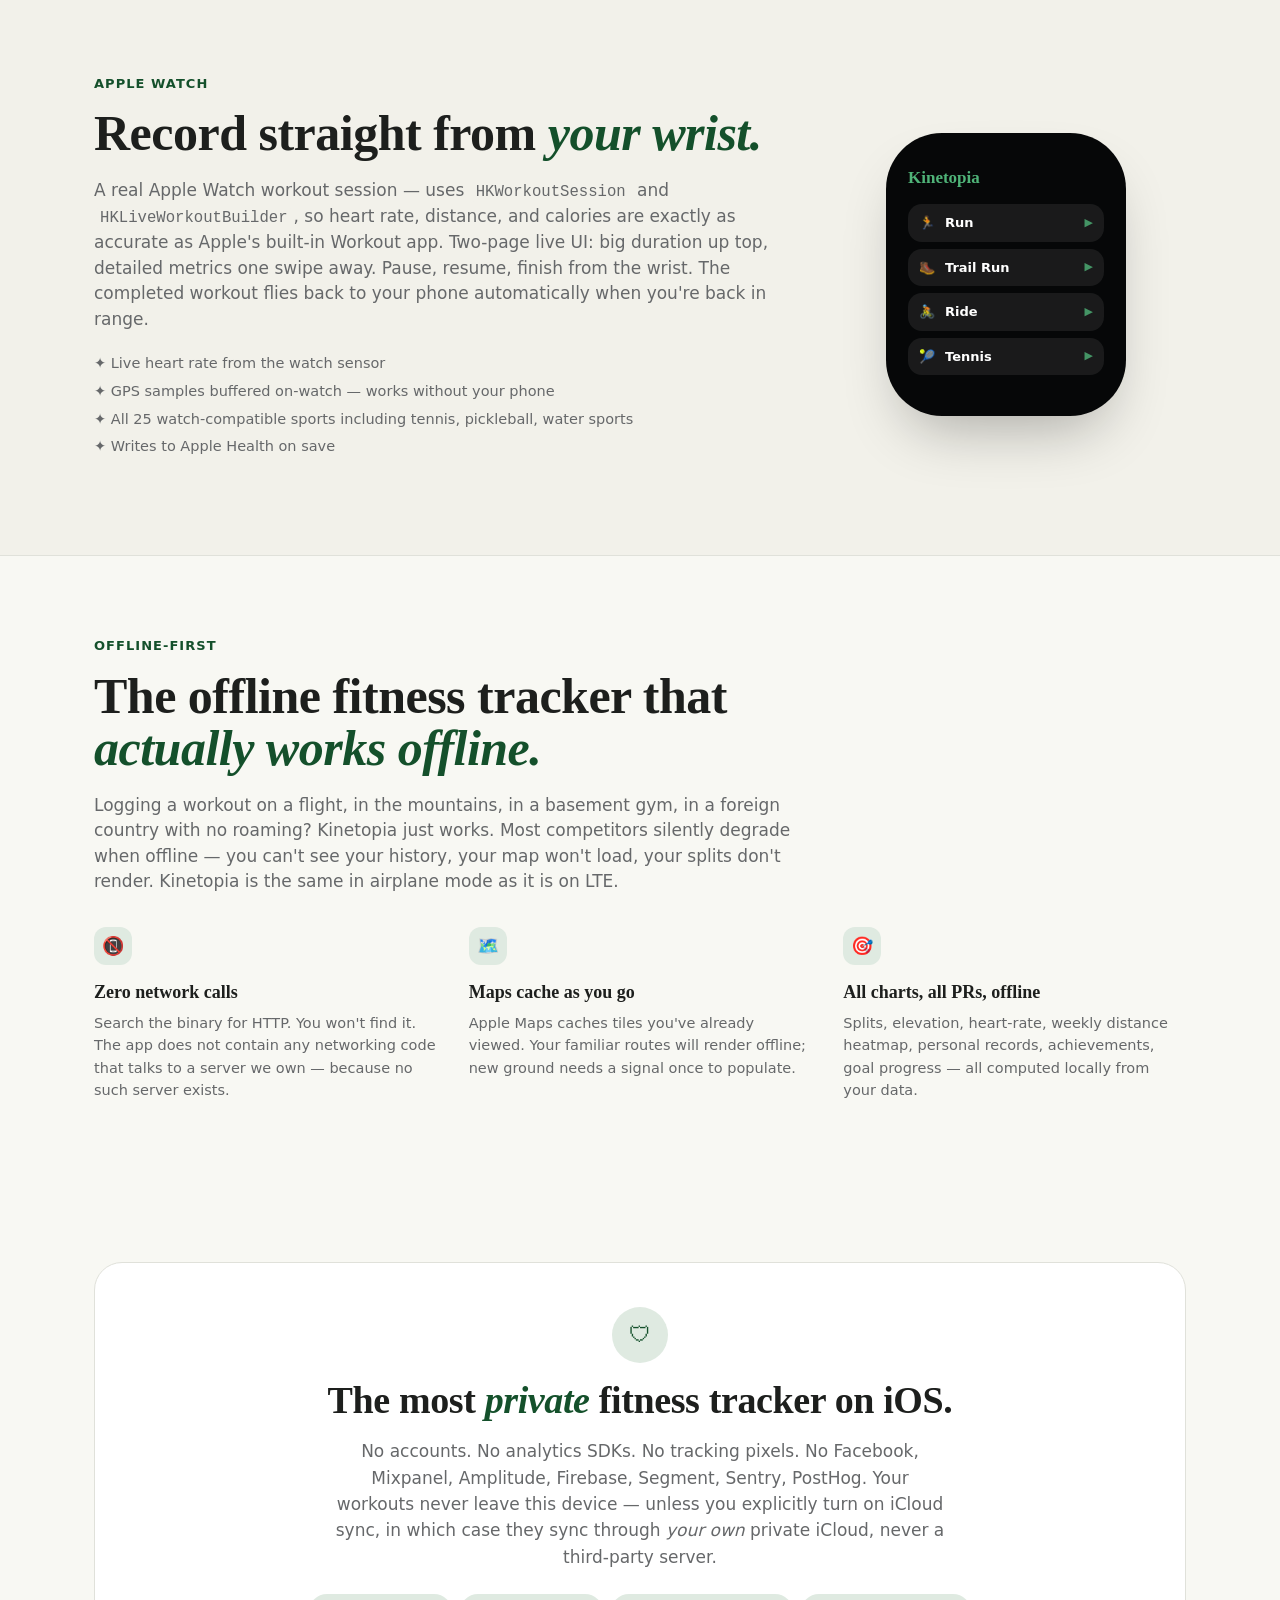
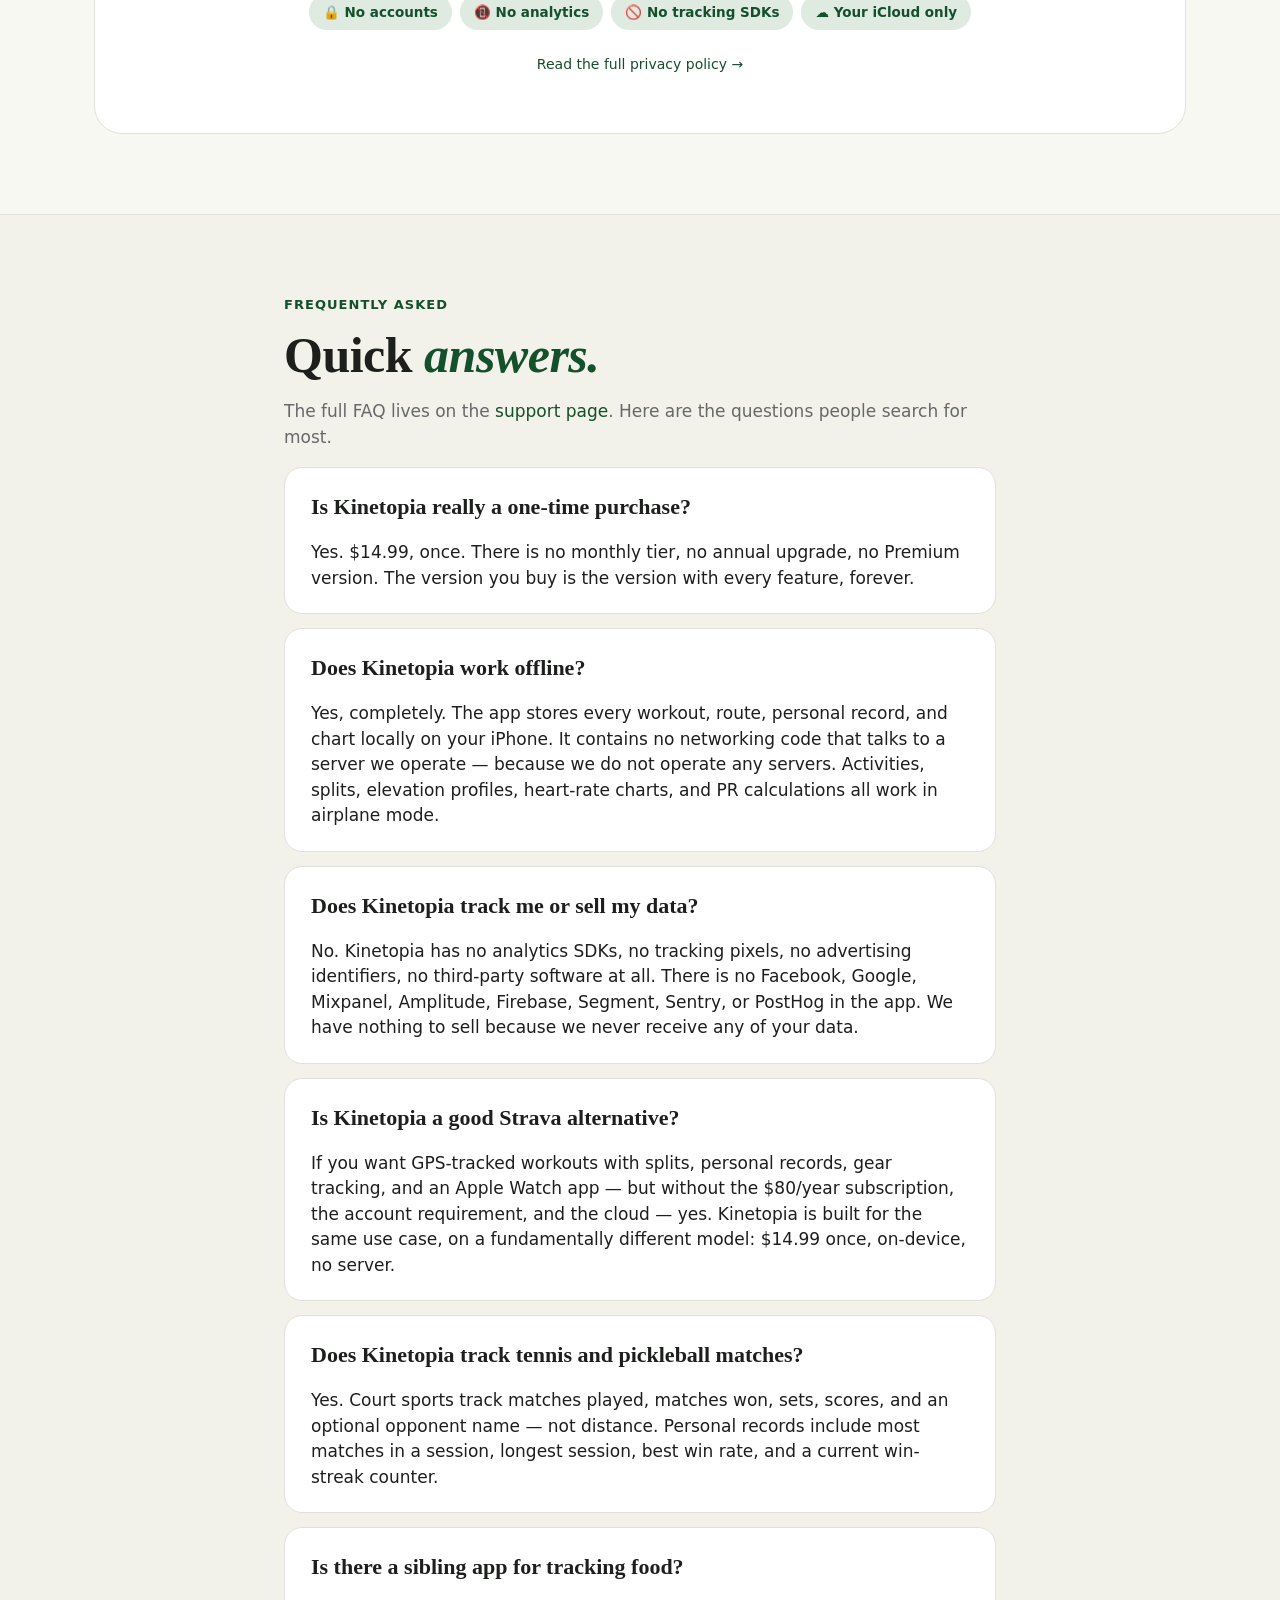
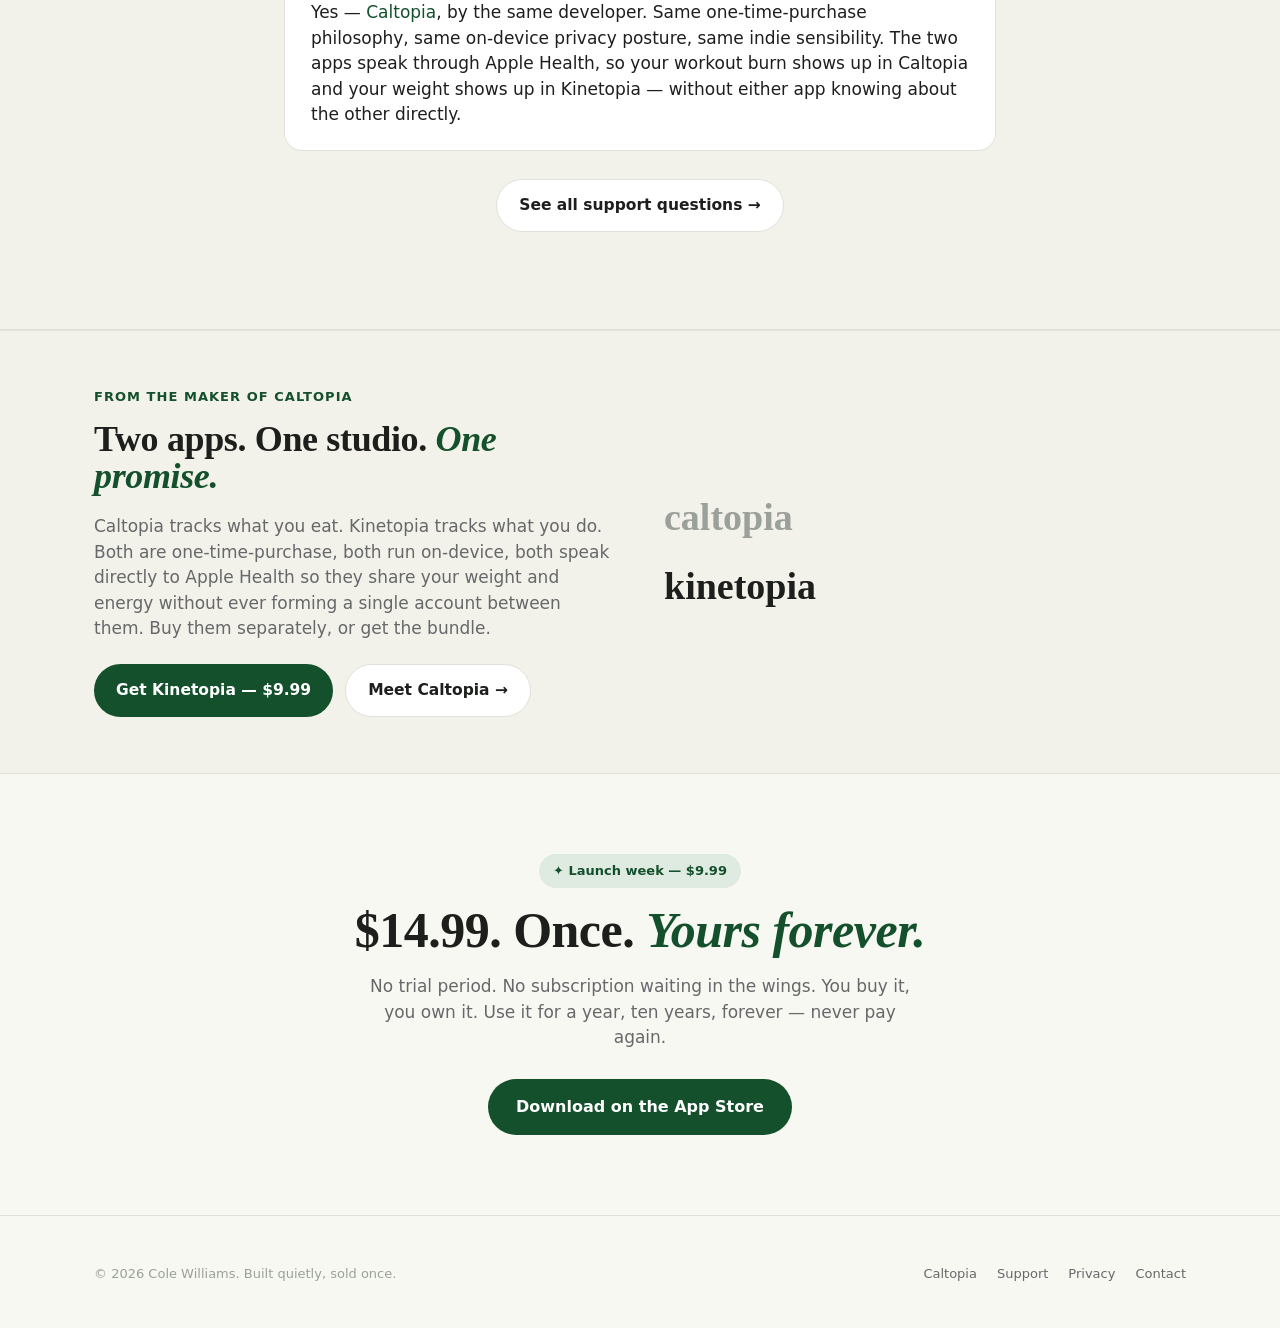
==== commit b4fed631: "Add dedicated Caltopia page; cross-promote across the site - New /caltopia.html — dedicated marketin" ====
--- a/index.html
+++ b/index.html
@@ -188,6 +188,14 @@
         "@type": "Answer",
         "text": "On your iPhone, in a local SwiftData database, by default. If you optionally enable iCloud sync, your data is mirrored to your own private CloudKit database in your iCloud account — never to our servers, never to a third party. We do not have any servers."
       }
+    },
+    {
+      "@type": "Question",
+      "name": "Is there a sibling app for tracking food?",
+      "acceptedAnswer": {
+        "@type": "Answer",
+        "text": "Yes — Caltopia, by the same developer. Caltopia is a one-time-purchase iOS calorie tracker with the same on-device, no-account, no-third-party-cloud philosophy. The two apps speak through Apple Health, so your workout burn shows up in Caltopia and your weight shows up in Kinetopia, without either app knowing about the other directly."
+      }
     }
   ]
 }
@@ -203,6 +211,7 @@
       <a href="#subscription">No Subscription</a>
       <a href="#watch">Watch</a>
       <a href="#sports">Sports</a>
+      <a href="/caltopia.html">Caltopia</a>
       <a href="/support.html">Support</a>
     </div>
     <div class="spacer"></div>
@@ -215,6 +224,8 @@
   <div class="container">
     <div class="grid">
       <div>
+        <a href="/caltopia.html" class="made-by-tag">From the makers of Caltopia <span class="arrow">→</span></a>
+        <br>
         <span class="pill">✦ Launch week — $9.99 (reg. $14.99)</span>
         <h1>The fitness tracker <span class="accent">without</span> the subscription.</h1>
         <p class="lede">
@@ -637,6 +648,11 @@
       <p>Yes. Court sports track matches played, matches won, sets, scores, and an optional opponent name — not distance. Personal records include most matches in a session, longest session, best win rate, and a current win-streak counter.</p>
     </div>
 
+    <div class="faq-item">
+      <h3>Is there a sibling app for tracking food?</h3>
+      <p>Yes — <a href="/caltopia.html">Caltopia</a>, by the same developer. Same one-time-purchase philosophy, same on-device privacy posture, same indie sensibility. The two apps speak through Apple Health, so your workout burn shows up in Caltopia and your weight shows up in Kinetopia — without either app knowing about the other directly.</p>
+    </div>
+
     <p style="margin-top: 28px; text-align: center;"><a href="/support.html" class="btn-ghost" style="text-decoration: none;">See all support questions →</a></p>
   </div>
 </section>
@@ -652,7 +668,7 @@
           <p class="body" style="margin-top: 12px;">Caltopia tracks what you eat. Kinetopia tracks what you do. Both are one-time-purchase, both run on-device, both speak directly to Apple Health so they share your weight and energy without ever forming a single account between them. Buy them separately, or get the bundle.</p>
           <div class="cta-row" style="margin-top: 22px;">
             <a class="btn-primary" href="#get">Get Kinetopia — $9.99</a>
-            <a class="btn-ghost" href="https://caltopia.org">Visit Caltopia →</a>
+            <a class="btn-ghost" href="/caltopia.html">Meet Caltopia →</a>
           </div>
         </div>
         <div class="wordmarks">
--- a/styles.css
+++ b/styles.css
@@ -379,6 +379,75 @@
 .family .wordmarks { display: flex; flex-direction: column; gap: 12px; font-family: var(--serif); font-weight: 700; font-size: 38px; color: var(--ink); }
 .family .wordmarks .other { color: var(--ink-faint); }
 
+/* ---------- Caltopia phone mockup additions ---------- */
+.cal-hero { display: flex; justify-content: center; padding: 14px 0 6px; }
+.cal-ring {
+  width: 142px; height: 142px; border-radius: 50%;
+  background: conic-gradient(var(--forest) 0 62%, var(--cream-deep) 62% 100%);
+  display: grid; place-items: center;
+  position: relative;
+}
+.cal-ring::after {
+  content: ''; position: absolute; inset: 11px; background: white; border-radius: 50%;
+}
+.cal-ring-inner { position: relative; z-index: 1; text-align: center; font-family: var(--serif); }
+.cal-num { font-size: 32px; font-weight: 700; color: var(--ink); line-height: 1; }
+.cal-of { font-size: 11px; color: var(--ink-faint); font-family: var(--ui); font-weight: 600; margin-top: 4px; letter-spacing: 0.04em; }
+
+.cal-recent {
+  display: flex; justify-content: space-between; align-items: center;
+  padding: 8px 0;
+  border-bottom: 1px solid var(--hairline);
+}
+.cal-recent:last-child { border-bottom: none; }
+.cal-recent-name { font-family: var(--serif); font-size: 13px; font-weight: 600; color: var(--ink); }
+.cal-recent-cal { font-family: var(--ui); font-size: 12px; font-weight: 600; color: var(--ink-dim); }
+
+/* ---------- Duo cards (Caltopia + Kinetopia side-by-side) ---------- */
+.duo-row { display: grid; grid-template-columns: 1fr 1fr; gap: 22px; margin-top: 36px; }
+@media (max-width: 800px) { .duo-row { grid-template-columns: 1fr; } }
+.duo-card {
+  background: white;
+  border: 1px solid var(--hairline);
+  border-radius: 22px;
+  padding: 28px;
+}
+.duo-card .duo-eyebrow {
+  font-family: var(--serif); font-weight: 700; font-size: 16px;
+  color: var(--forest);
+}
+.duo-card .duo-title {
+  font-family: var(--serif); font-weight: 700; font-size: 26px; color: var(--ink); margin: 4px 0 14px;
+}
+.duo-list { list-style: none; padding-left: 0; margin: 0; }
+.duo-list li {
+  padding: 6px 0;
+  font-size: 14.5px;
+  color: var(--ink-dim);
+  display: flex; gap: 8px; align-items: flex-start;
+}
+.duo-list li::before {
+  content: '✓';
+  color: var(--forest);
+  font-weight: 700;
+  flex: none;
+}
+
+/* ---------- "Made by" tag near hero ---------- */
+.made-by-tag {
+  display: inline-flex; align-items: center; gap: 7px;
+  padding: 6px 12px;
+  border-radius: 999px;
+  background: rgba(20, 80, 43, 0.06);
+  color: var(--forest);
+  font-size: 12px;
+  font-weight: 600;
+  margin-bottom: 12px;
+  transition: background 120ms ease;
+}
+.made-by-tag:hover { background: rgba(20, 80, 43, 0.12); text-decoration: none; }
+.made-by-tag .arrow { font-size: 10px; opacity: 0.65; }
+
 /* ---------- Footer ---------- */
 footer { padding: 48px 0; border-top: 1px solid var(--hairline); font-size: 13px; color: var(--ink-faint); }
 footer .row { display: flex; align-items: center; gap: 20px; flex-wrap: wrap; }
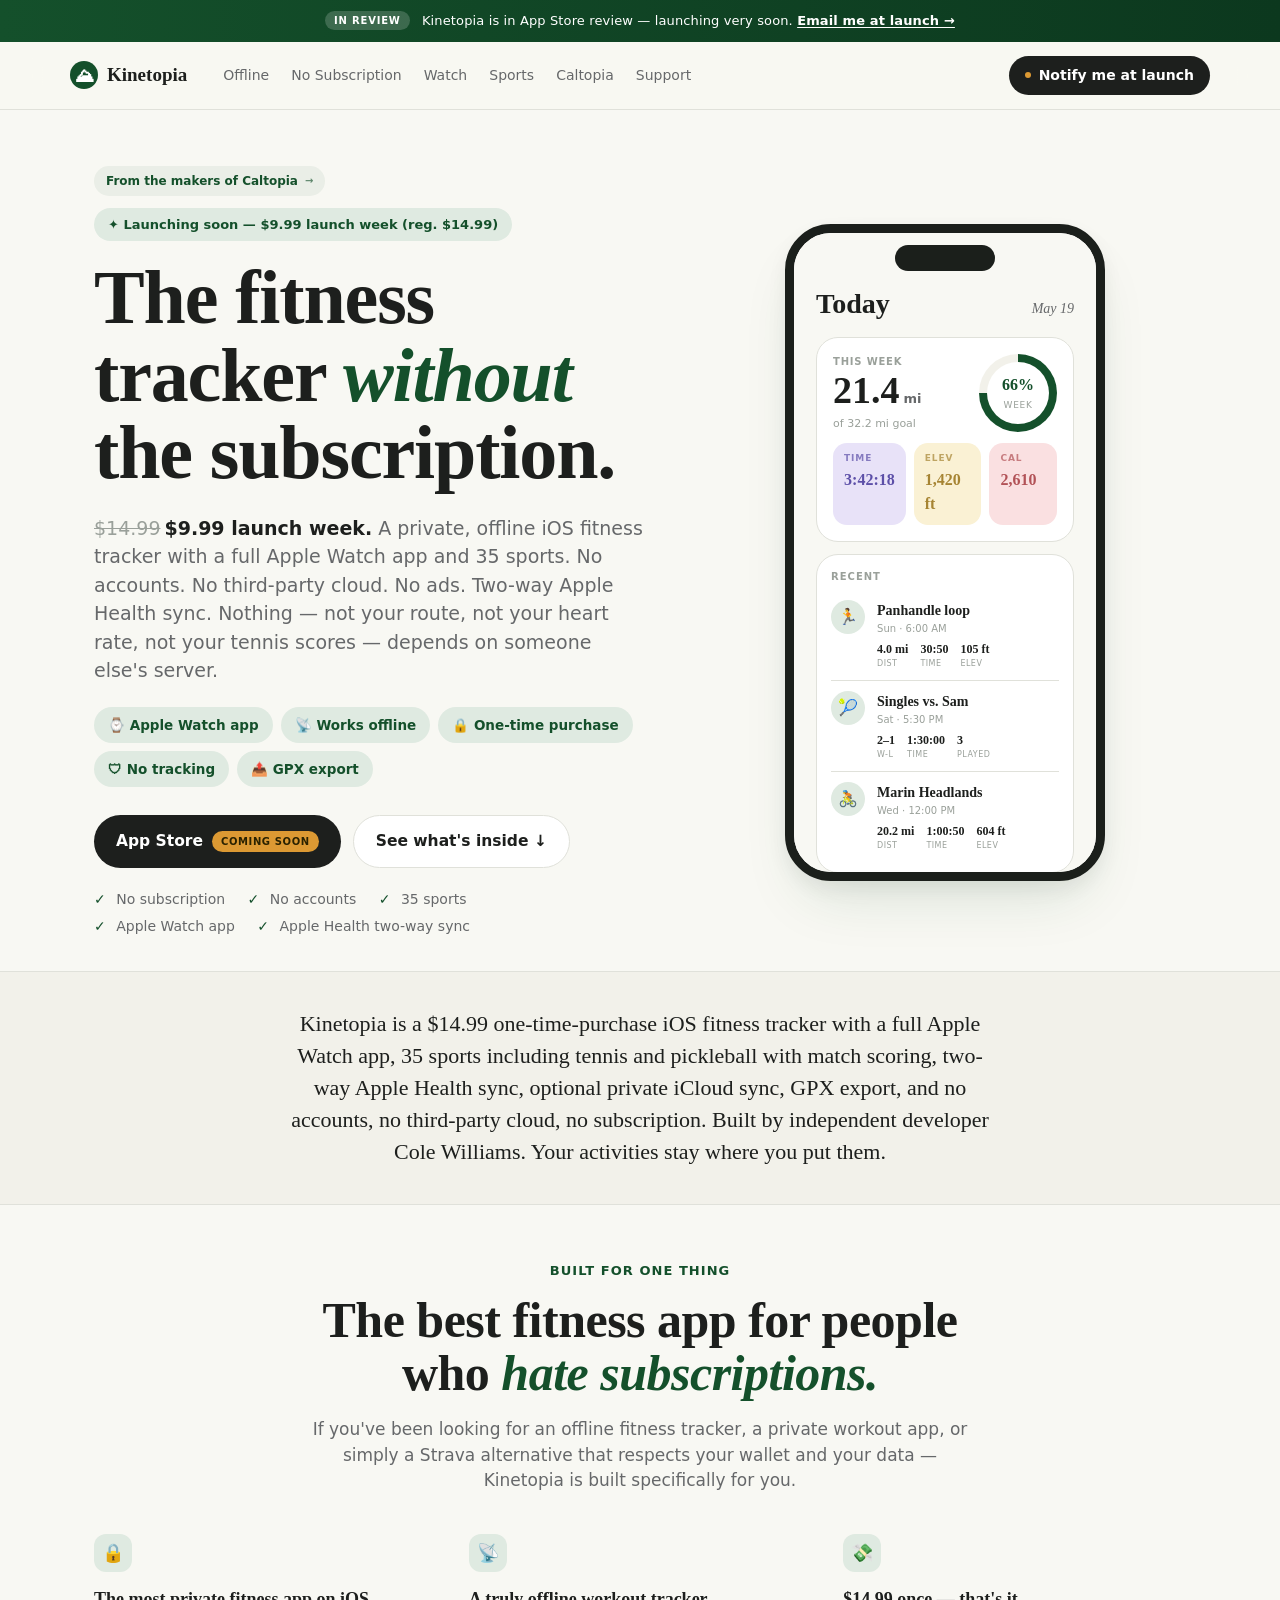
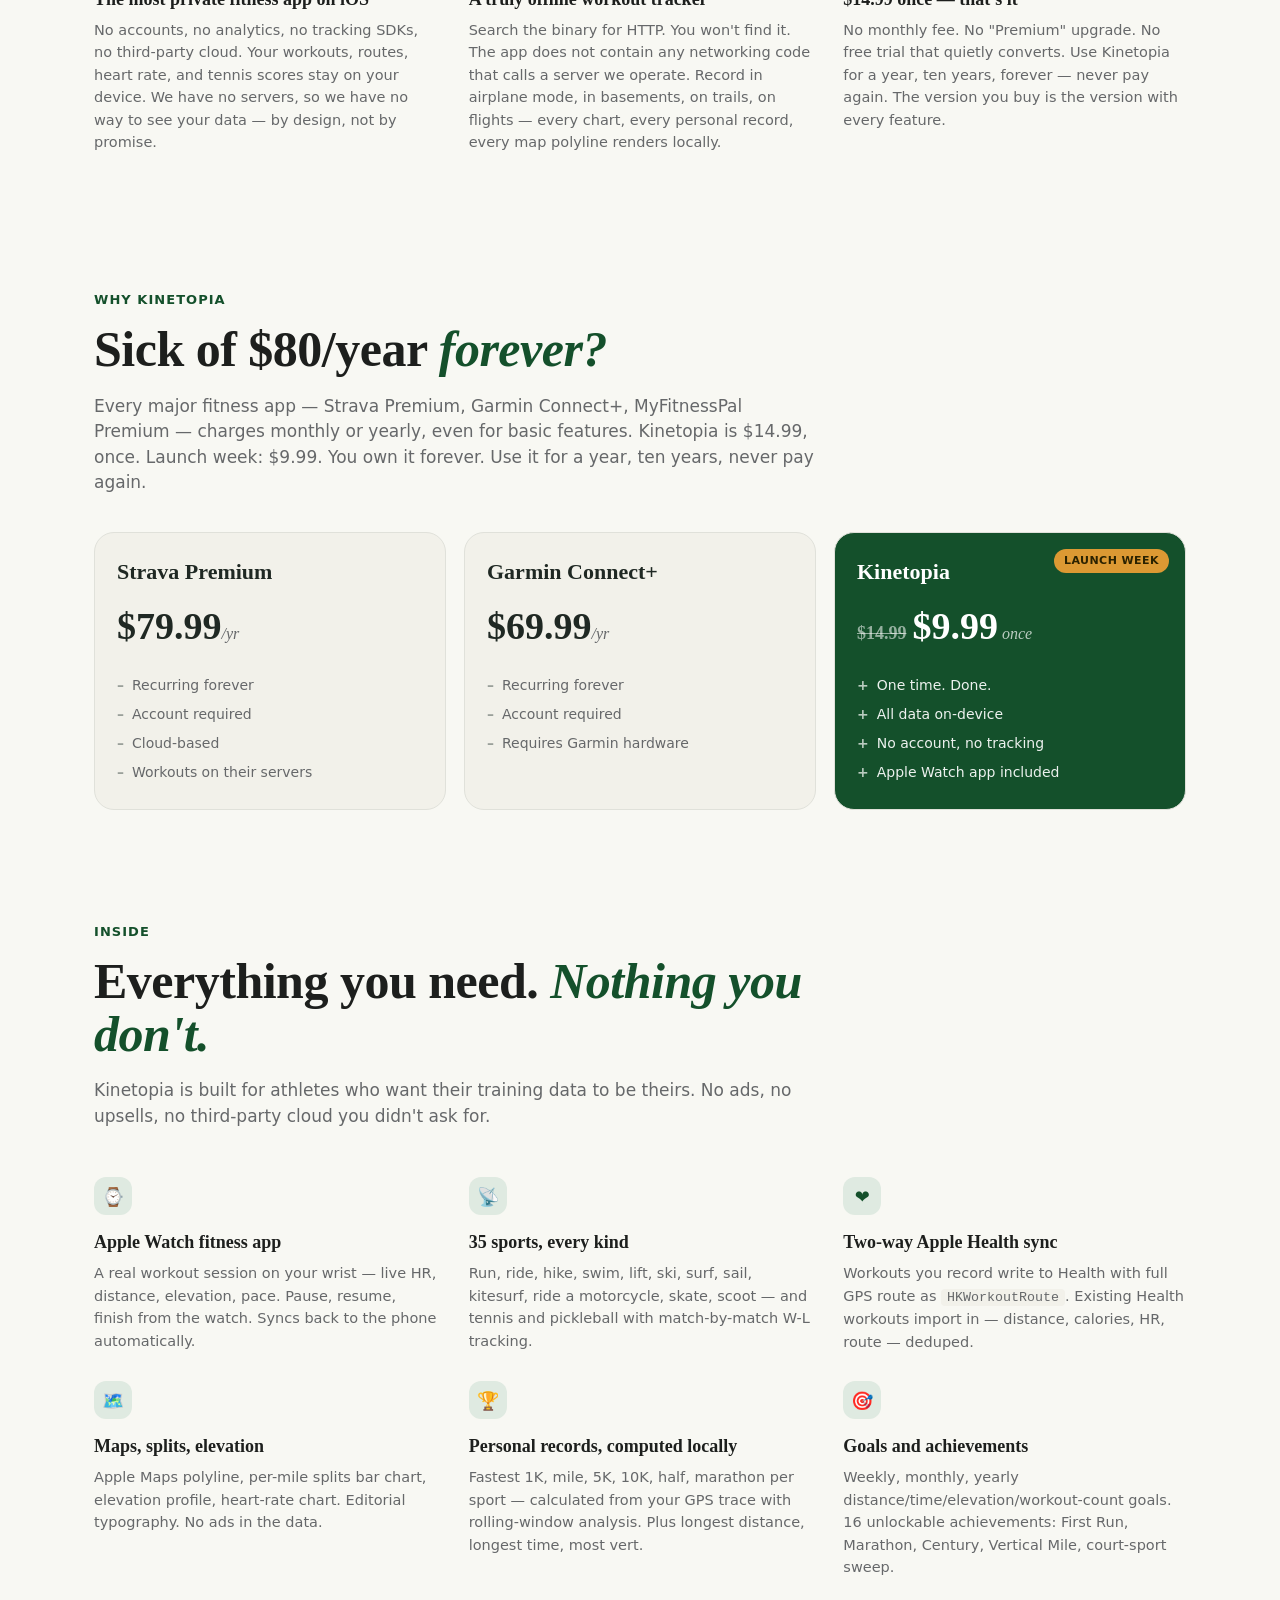
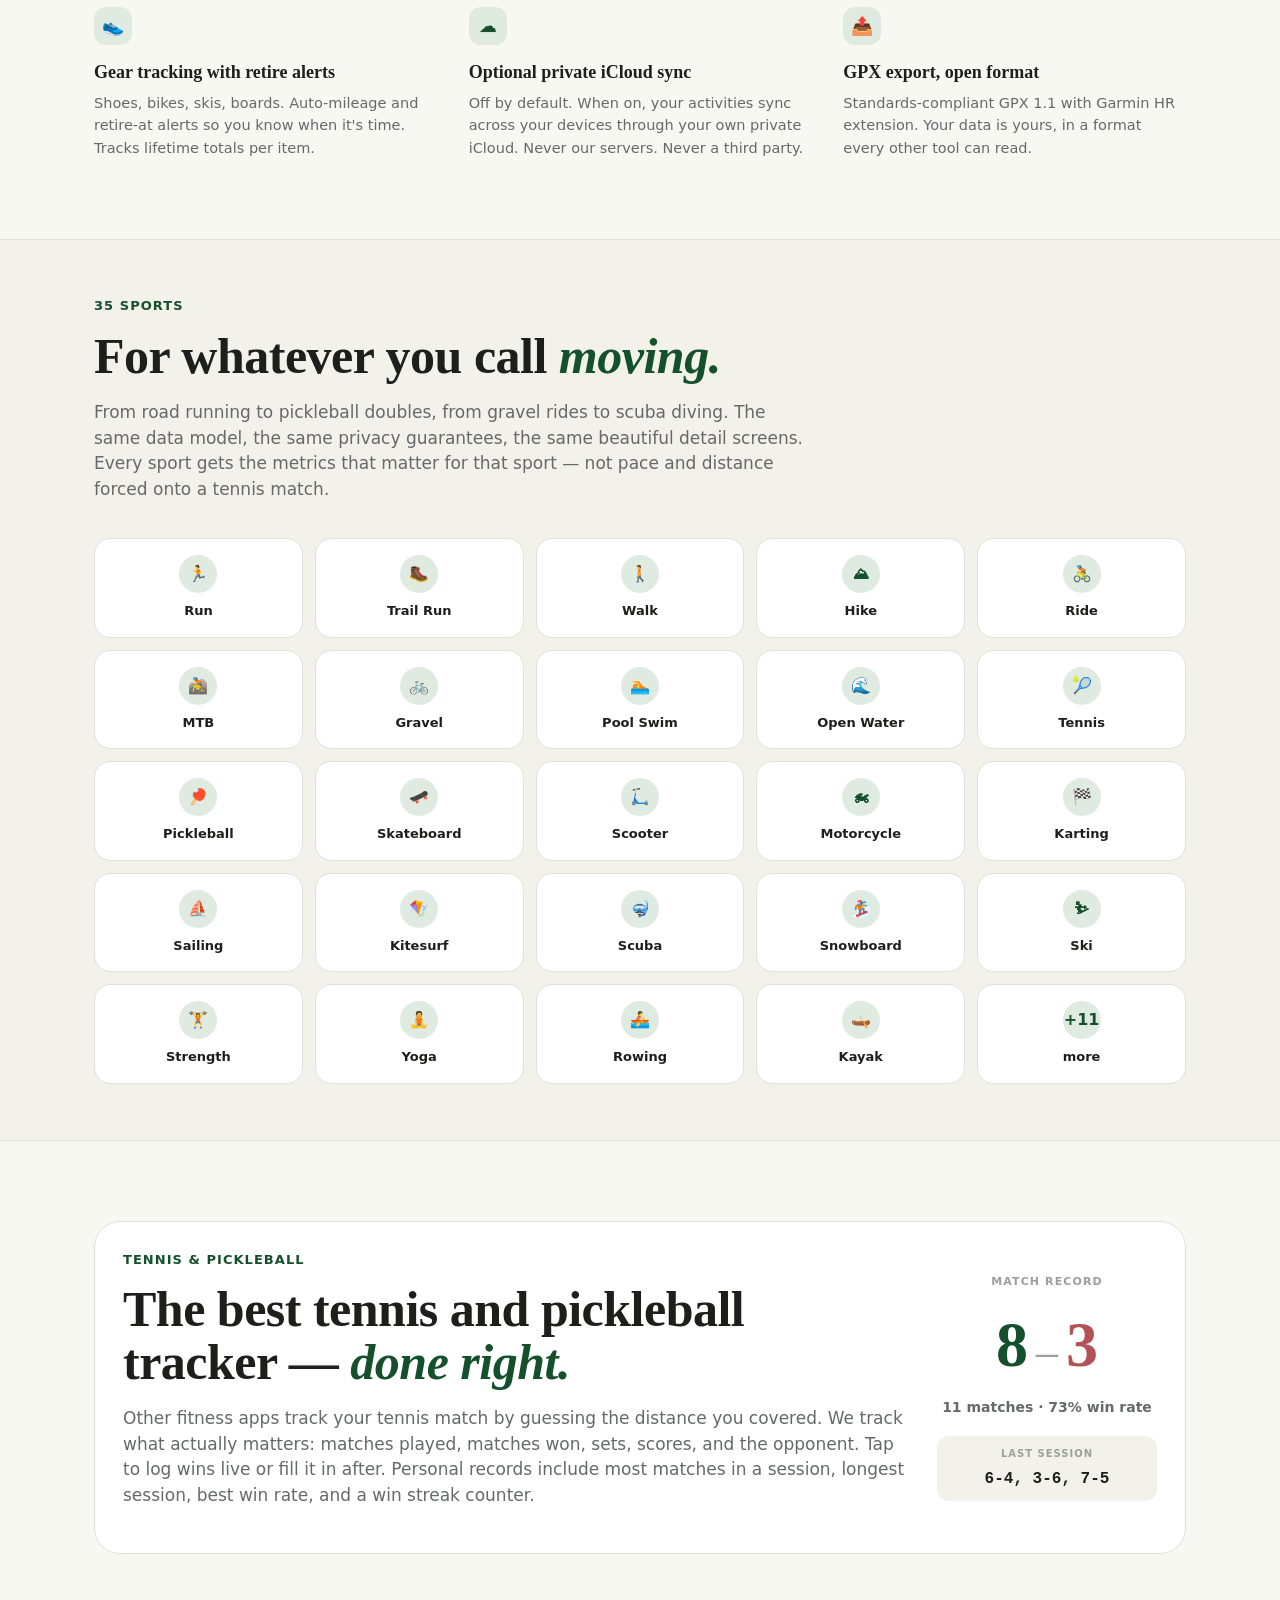
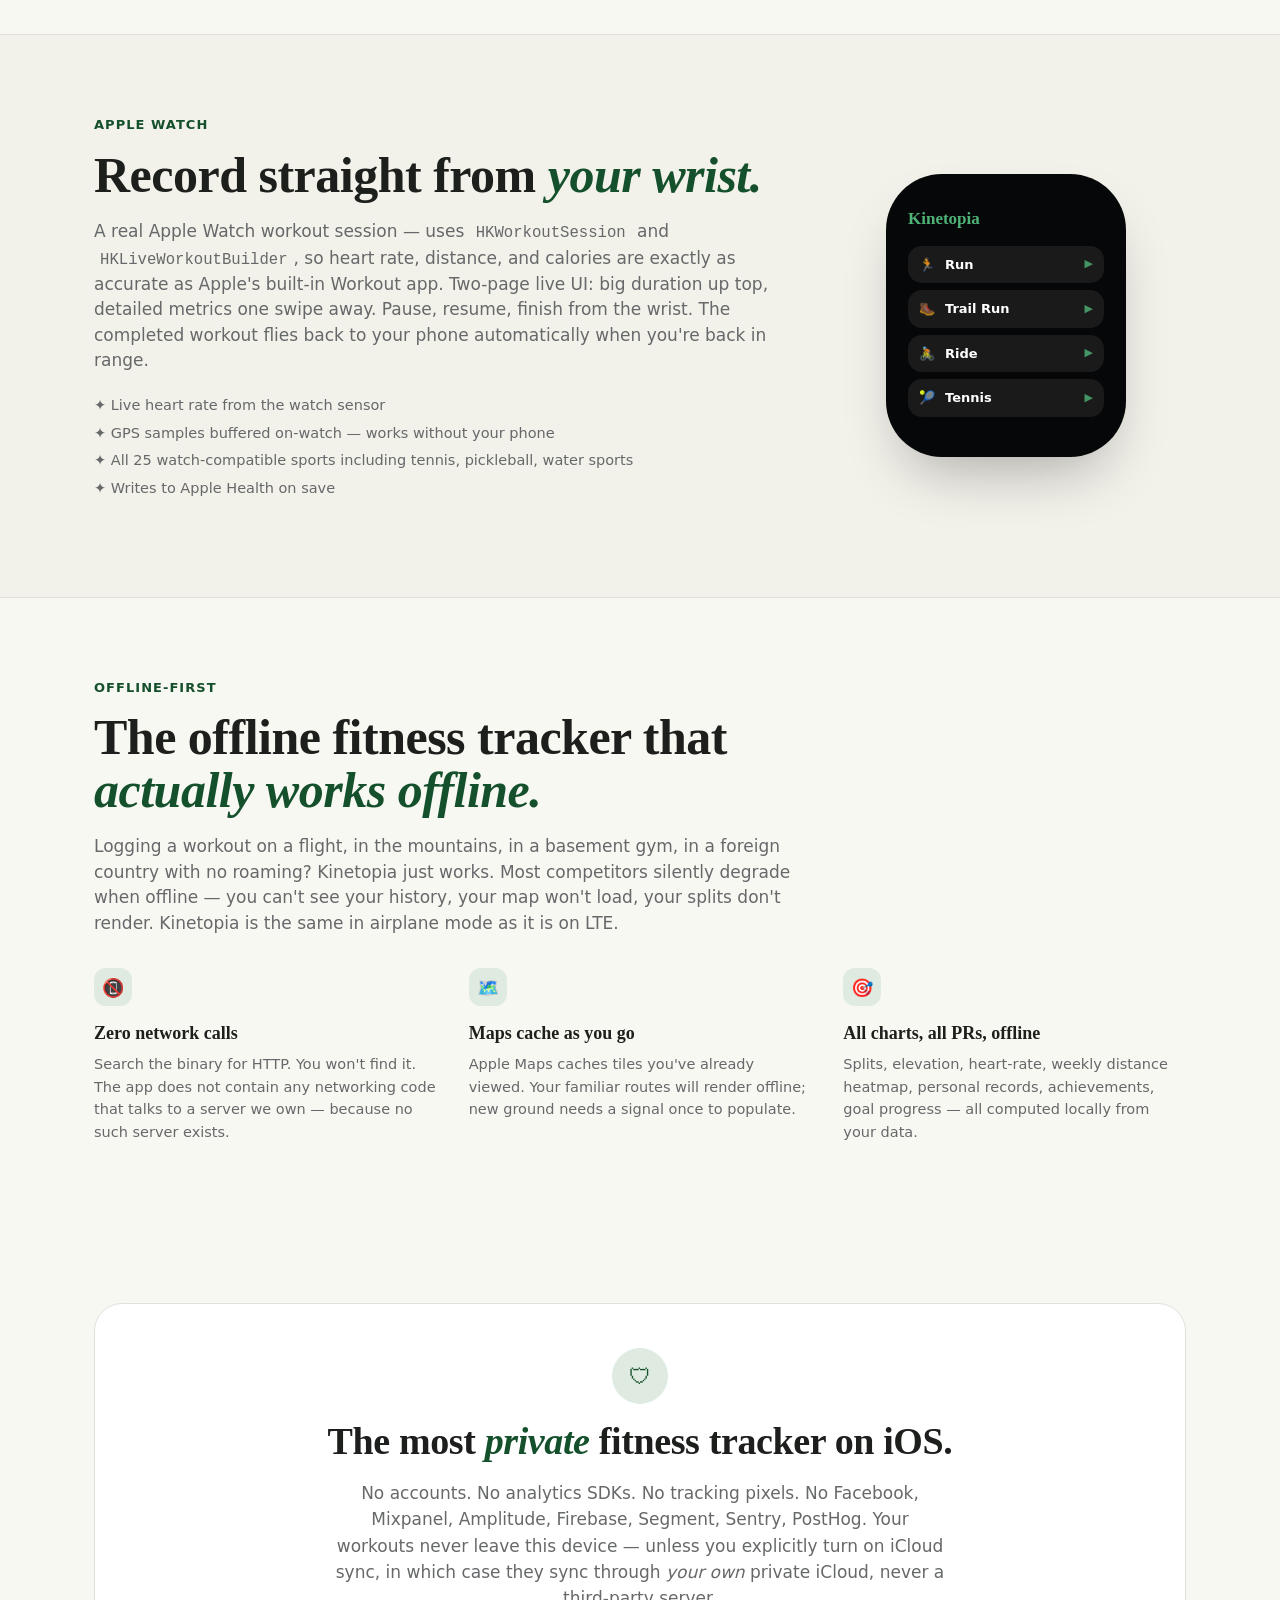
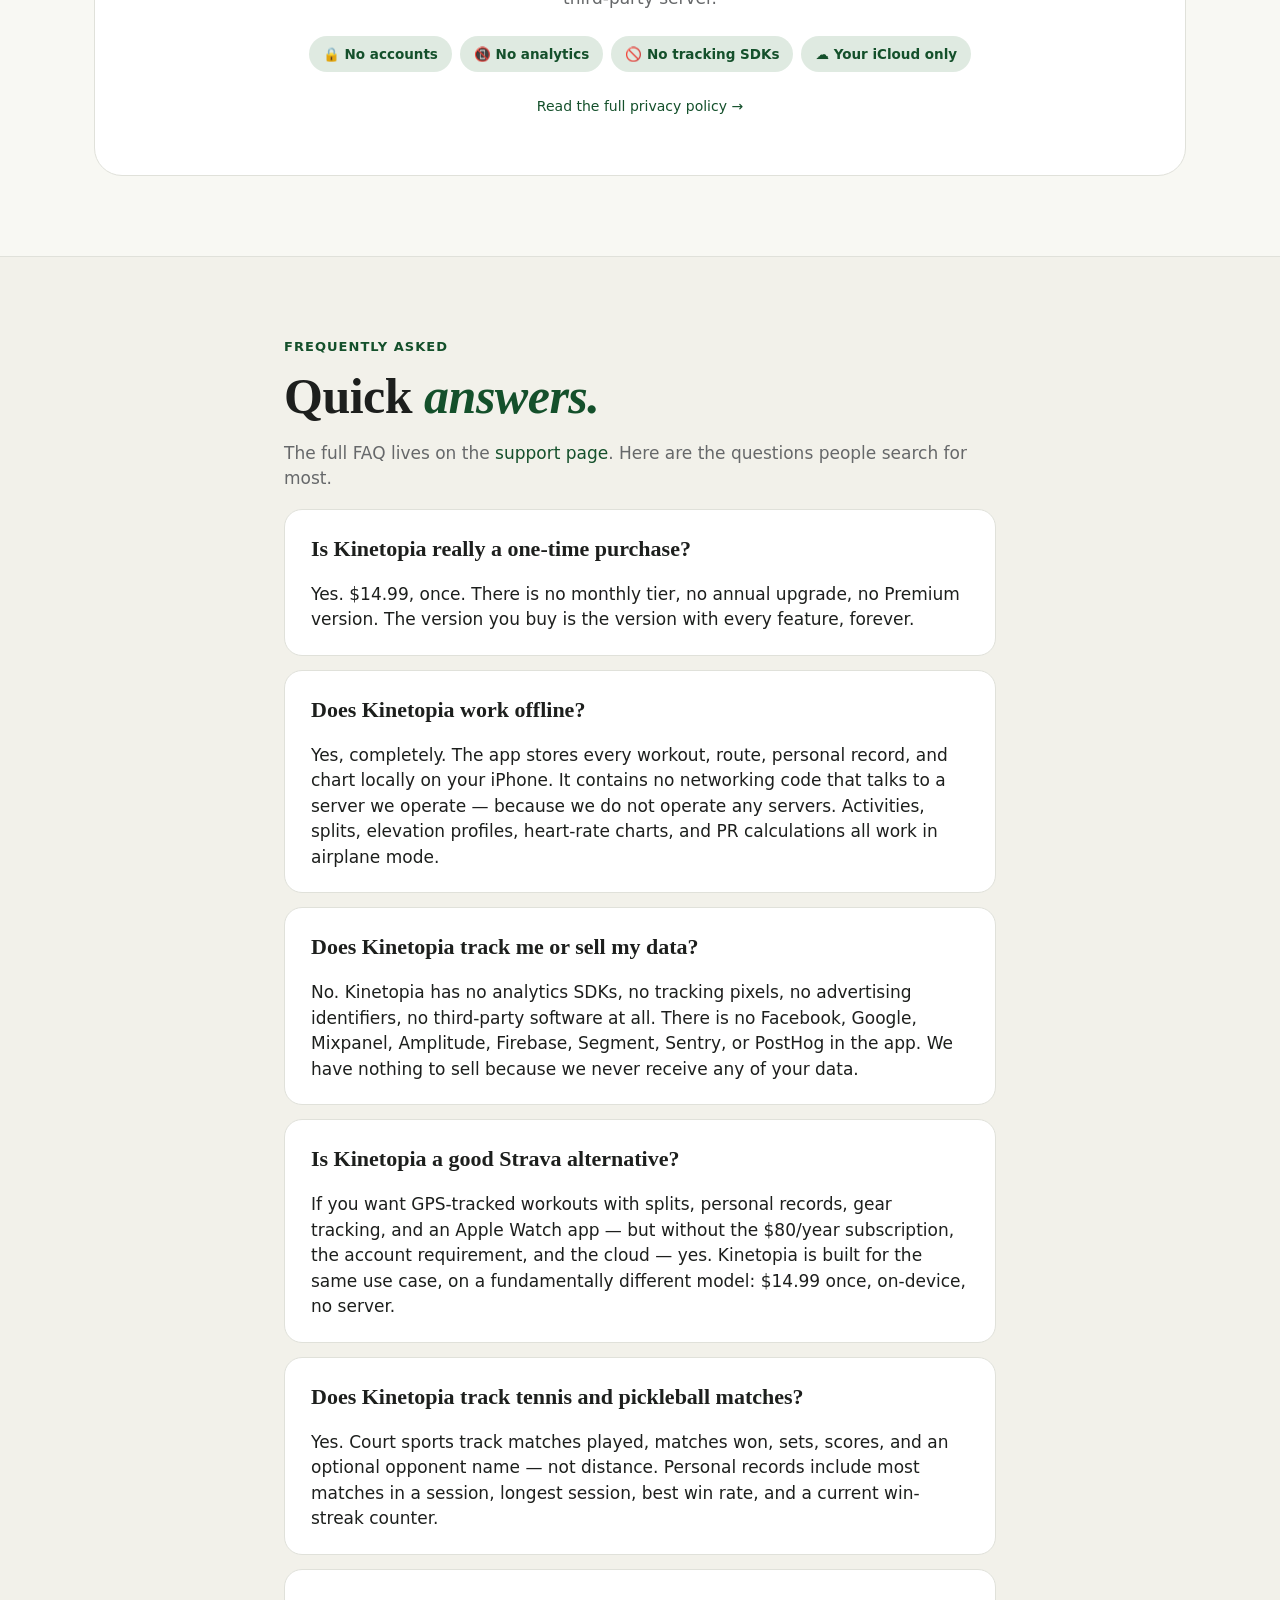
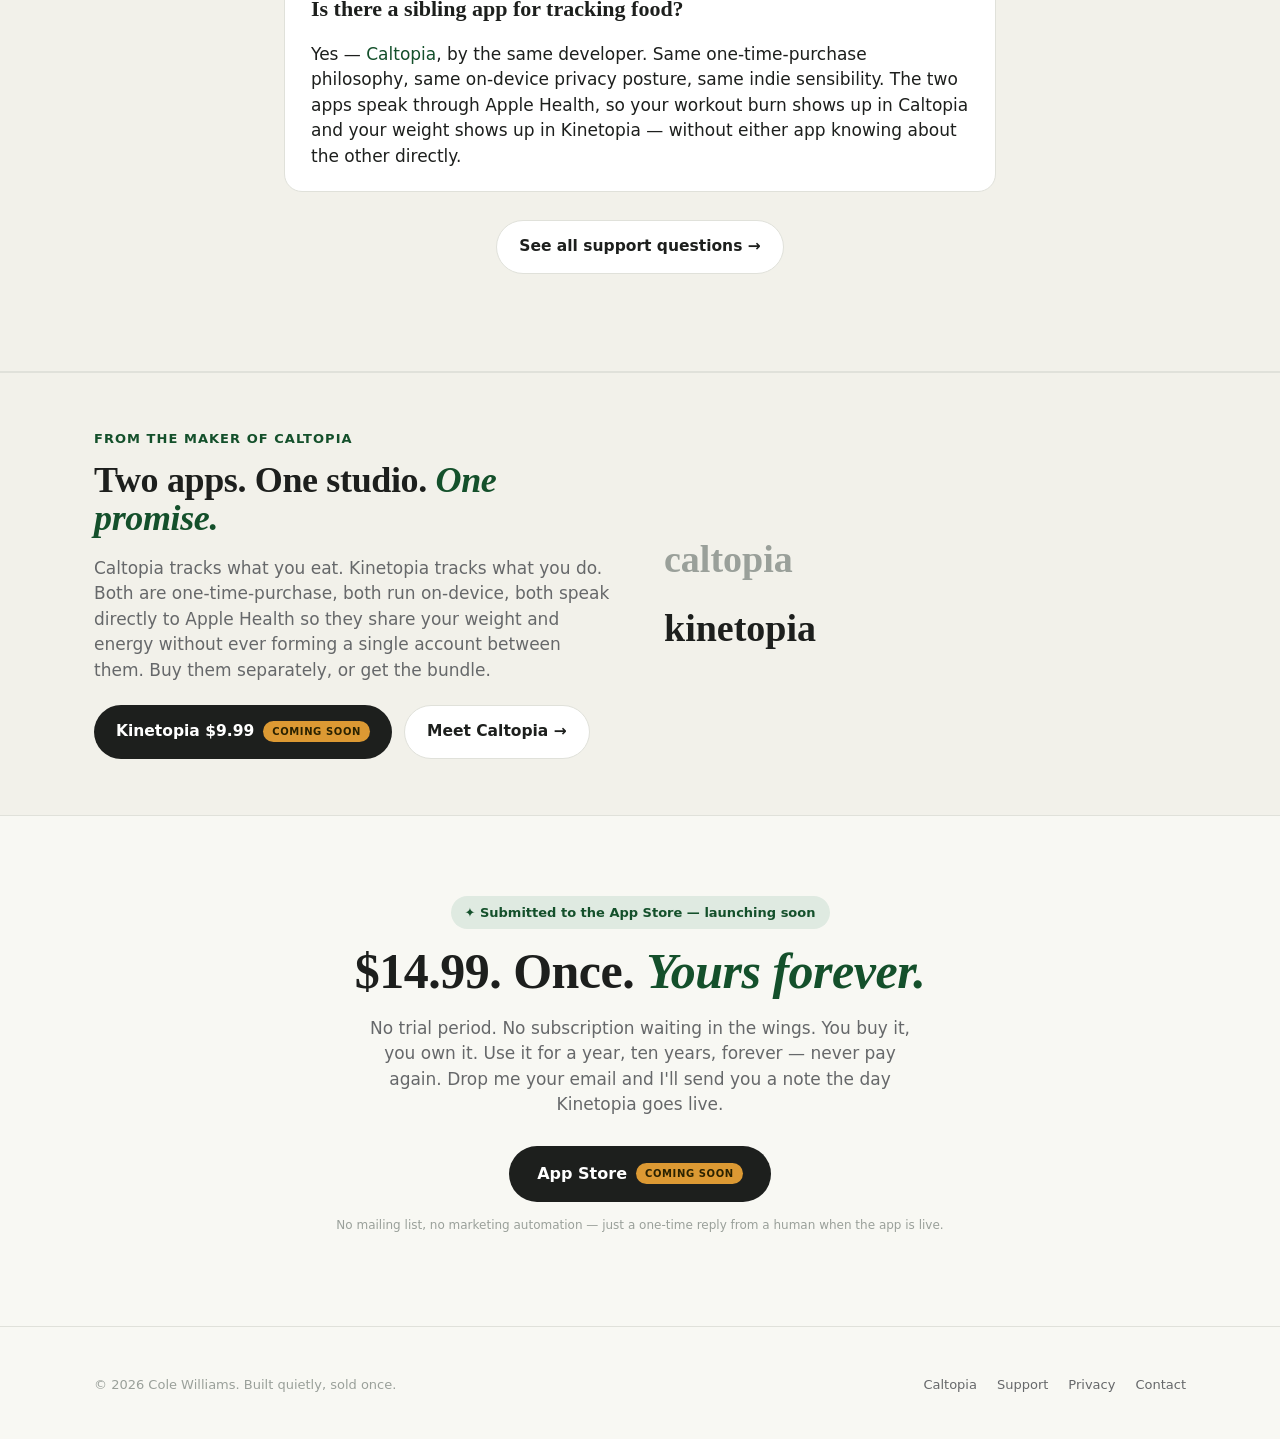
==== commit 20c947e3: "Pre-launch: coming-soon banner + button states Kinetopia is in App Store review. Replace all "Downlo" ====
--- a/index.html
+++ b/index.html
@@ -203,6 +203,11 @@
 </head>
 <body>
 
+<div class="announcement">
+  <span class="spark">IN REVIEW</span>
+  Kinetopia is in App Store review — launching very soon. <a href="mailto:contact@kinetopia.org?subject=Notify%20me%20when%20Kinetopia%20launches">Email me at launch →</a>
+</div>
+
 <nav class="top">
   <div class="container inner">
     <a href="/" class="logo"><span class="mark">⛰</span> Kinetopia</a>
@@ -211,11 +216,11 @@
       <a href="#subscription">No Subscription</a>
       <a href="#watch">Watch</a>
       <a href="#sports">Sports</a>
-      <a href="/caltopia.html">Caltopia</a>
-      <a href="/support.html">Support</a>
+      <a href="/caltopia">Caltopia</a>
+      <a href="/support">Support</a>
     </div>
     <div class="spacer"></div>
-    <a href="#get" class="cta">Get the app</a>
+    <a href="mailto:contact@kinetopia.org?subject=Notify%20me%20when%20Kinetopia%20launches" class="cta coming-soon"><span class="dot"></span>Notify me at launch</a>
   </div>
 </nav>
 
@@ -224,9 +229,9 @@
   <div class="container">
     <div class="grid">
       <div>
-        <a href="/caltopia.html" class="made-by-tag">From the makers of Caltopia <span class="arrow">→</span></a>
+        <a href="/caltopia" class="made-by-tag">From the makers of Caltopia <span class="arrow">→</span></a>
         <br>
-        <span class="pill">✦ Launch week — $9.99 (reg. $14.99)</span>
+        <span class="pill">✦ Launching soon — $9.99 launch week (reg. $14.99)</span>
         <h1>The fitness tracker <span class="accent">without</span> the subscription.</h1>
         <p class="lede">
           <span class="strike">$14.99</span><span style="font-weight:600;color:var(--ink);">$9.99 launch week.</span> A private, offline iOS fitness tracker with a full Apple Watch app and 35 sports. No accounts. No third-party cloud. No ads. Two-way Apple Health sync. Nothing — not your route, not your heart rate, not your tennis scores — depends on someone else's server.
@@ -239,7 +244,7 @@
           <span class="chip">📤 GPX export</span>
         </div>
         <div class="cta-row">
-          <a class="btn-primary" href="#get"> Download on the App Store</a>
+          <a class="btn-coming-soon" href="mailto:contact@kinetopia.org?subject=Notify%20me%20when%20Kinetopia%20launches"> App Store <span class="badge">Coming soon</span></a>
           <a class="btn-ghost" href="#features">See what's inside ↓</a>
         </div>
         <div class="features-list">
@@ -609,7 +614,7 @@
         <span class="chip">🚫 No tracking SDKs</span>
         <span class="chip">☁️ Your iCloud only</span>
       </div>
-      <p style="margin-top: 24px; font-size: 14px; color: var(--ink-faint);"><a href="/privacy.html">Read the full privacy policy →</a></p>
+      <p style="margin-top: 24px; font-size: 14px; color: var(--ink-faint);"><a href="/privacy">Read the full privacy policy →</a></p>
     </div>
   </div>
 </section>
@@ -620,7 +625,7 @@
     <div class="section-lead">
       <div class="section-eyebrow">Frequently asked</div>
       <h2>Quick <span class="accent">answers.</span></h2>
-      <p class="body">The full FAQ lives on the <a href="/support.html">support page</a>. Here are the questions people search for most.</p>
+      <p class="body">The full FAQ lives on the <a href="/support">support page</a>. Here are the questions people search for most.</p>
     </div>
 
     <div class="faq-item">
@@ -650,10 +655,10 @@
 
     <div class="faq-item">
       <h3>Is there a sibling app for tracking food?</h3>
-      <p>Yes — <a href="/caltopia.html">Caltopia</a>, by the same developer. Same one-time-purchase philosophy, same on-device privacy posture, same indie sensibility. The two apps speak through Apple Health, so your workout burn shows up in Caltopia and your weight shows up in Kinetopia — without either app knowing about the other directly.</p>
-    </div>
-
-    <p style="margin-top: 28px; text-align: center;"><a href="/support.html" class="btn-ghost" style="text-decoration: none;">See all support questions →</a></p>
+      <p>Yes — <a href="/caltopia">Caltopia</a>, by the same developer. Same one-time-purchase philosophy, same on-device privacy posture, same indie sensibility. The two apps speak through Apple Health, so your workout burn shows up in Caltopia and your weight shows up in Kinetopia — without either app knowing about the other directly.</p>
+    </div>
+
+    <p style="margin-top: 28px; text-align: center;"><a href="/support" class="btn-ghost" style="text-decoration: none;">See all support questions →</a></p>
   </div>
 </section>
 
@@ -667,8 +672,8 @@
           <h2>Two apps. One studio. <span class="accent">One promise.</span></h2>
           <p class="body" style="margin-top: 12px;">Caltopia tracks what you eat. Kinetopia tracks what you do. Both are one-time-purchase, both run on-device, both speak directly to Apple Health so they share your weight and energy without ever forming a single account between them. Buy them separately, or get the bundle.</p>
           <div class="cta-row" style="margin-top: 22px;">
-            <a class="btn-primary" href="#get">Get Kinetopia — $9.99</a>
-            <a class="btn-ghost" href="/caltopia.html">Meet Caltopia →</a>
+            <a class="btn-coming-soon" href="mailto:contact@kinetopia.org?subject=Notify%20me%20when%20Kinetopia%20launches">Kinetopia $9.99 <span class="badge">Coming soon</span></a>
+            <a class="btn-ghost" href="/caltopia">Meet Caltopia →</a>
           </div>
         </div>
         <div class="wordmarks">
@@ -683,10 +688,11 @@
 <!-- ---------- Final CTA ---------- -->
 <section id="get" style="text-align: center;">
   <div class="container">
-    <span class="pill">✦ Launch week — $9.99</span>
+    <span class="pill">✦ Submitted to the App Store — launching soon</span>
     <h2 style="margin-top: 16px;">$14.99. Once. <span class="accent">Yours forever.</span></h2>
-    <p class="body" style="max-width: 540px; margin: 12px auto 28px;">No trial period. No subscription waiting in the wings. You buy it, you own it. Use it for a year, ten years, forever — never pay again.</p>
-    <a class="btn-primary" href="#" style="font-size: 16px; padding: 16px 28px;"> Download on the App Store</a>
+    <p class="body" style="max-width: 540px; margin: 12px auto 28px;">No trial period. No subscription waiting in the wings. You buy it, you own it. Use it for a year, ten years, forever — never pay again. Drop me your email and I'll send you a note the day Kinetopia goes live.</p>
+    <a class="btn-coming-soon" href="mailto:contact@kinetopia.org?subject=Notify%20me%20when%20Kinetopia%20launches" style="font-size: 16px; padding: 16px 28px;"> App Store <span class="badge">Coming soon</span></a>
+    <p style="margin-top: 14px; font-size: 12px; color: var(--ink-faint);">No mailing list, no marketing automation — just a one-time reply from a human when the app is live.</p>
   </div>
 </section>
 
@@ -696,8 +702,8 @@
       <div>© 2026 Cole Williams. Built quietly, sold once.</div>
       <div class="spacer"></div>
       <a href="https://caltopia.org">Caltopia</a>
-      <a href="/support.html">Support</a>
-      <a href="/privacy.html">Privacy</a>
+      <a href="/support">Support</a>
+      <a href="/privacy">Privacy</a>
       <a href="mailto:contact@kinetopia.org">Contact</a>
     </div>
   </div>
--- a/styles.css
+++ b/styles.css
@@ -30,6 +30,37 @@
 
 * { box-sizing: border-box; }
 html, body { margin: 0; padding: 0; }
+
+/* ---------- Pre-launch announcement bar ---------- */
+.announcement {
+  position: relative;
+  background: linear-gradient(90deg, var(--forest) 0%, var(--forest-deep) 100%);
+  color: white;
+  padding: 11px 18px;
+  text-align: center;
+  font-size: 13px;
+  font-weight: 500;
+  letter-spacing: 0.01em;
+  z-index: 51;
+}
+.announcement a { color: white; text-decoration: underline; text-underline-offset: 2px; font-weight: 600; }
+.announcement a:hover { opacity: 0.85; }
+.announcement strong { font-weight: 700; }
+.announcement .spark {
+  display: inline-block;
+  background: rgba(255, 255, 255, 0.18);
+  color: white;
+  padding: 2px 9px;
+  border-radius: 999px;
+  font-size: 10px;
+  font-weight: 700;
+  letter-spacing: 0.08em;
+  margin-right: 8px;
+  vertical-align: 1px;
+}
+@media (max-width: 520px) {
+  .announcement { font-size: 12px; padding: 10px 14px; }
+}
 body {
   background: var(--cream);
   color: var(--ink);
@@ -121,6 +152,45 @@
   font-size: 15.5px; font-weight: 600;
 }
 .btn-ghost:hover { border-color: var(--forest); color: var(--forest); text-decoration: none; }
+
+/* Coming-soon variant of the primary button. Visually distinct from a live
+   download button, but still clickable — opens an "email me at launch" link. */
+.btn-coming-soon {
+  display: inline-flex; align-items: center; gap: 9px;
+  background: var(--ink);
+  color: white;
+  padding: 14px 22px; border-radius: 999px;
+  font-size: 15.5px; font-weight: 600;
+  position: relative;
+}
+.btn-coming-soon:hover { background: var(--forest-deep); text-decoration: none; }
+.btn-coming-soon .badge {
+  background: var(--warn);
+  color: #2a2200;
+  padding: 3px 9px;
+  border-radius: 999px;
+  font-size: 10px;
+  font-weight: 700;
+  letter-spacing: 0.06em;
+  text-transform: uppercase;
+}
+
+/* The pre-launch nav CTA (top-right). Matches .cta layout but disabled feel. */
+nav.top .cta.coming-soon {
+  background: var(--ink);
+  color: white;
+  display: inline-flex; align-items: center; gap: 8px;
+}
+nav.top .cta.coming-soon:hover { background: var(--forest-deep); }
+nav.top .cta.coming-soon .dot {
+  width: 6px; height: 6px; border-radius: 50%; background: var(--warn);
+  display: inline-block;
+  animation: comingSoonPulse 2.4s ease-in-out infinite;
+}
+@keyframes comingSoonPulse {
+  0%, 100% { opacity: 0.5; transform: scale(1); }
+  50% { opacity: 1; transform: scale(1.15); }
+}
 
 .features-list { color: var(--ink-dim); font-size: 14px; margin-top: 18px; line-height: 1.9; }
 .features-list span { margin-right: 18px; }
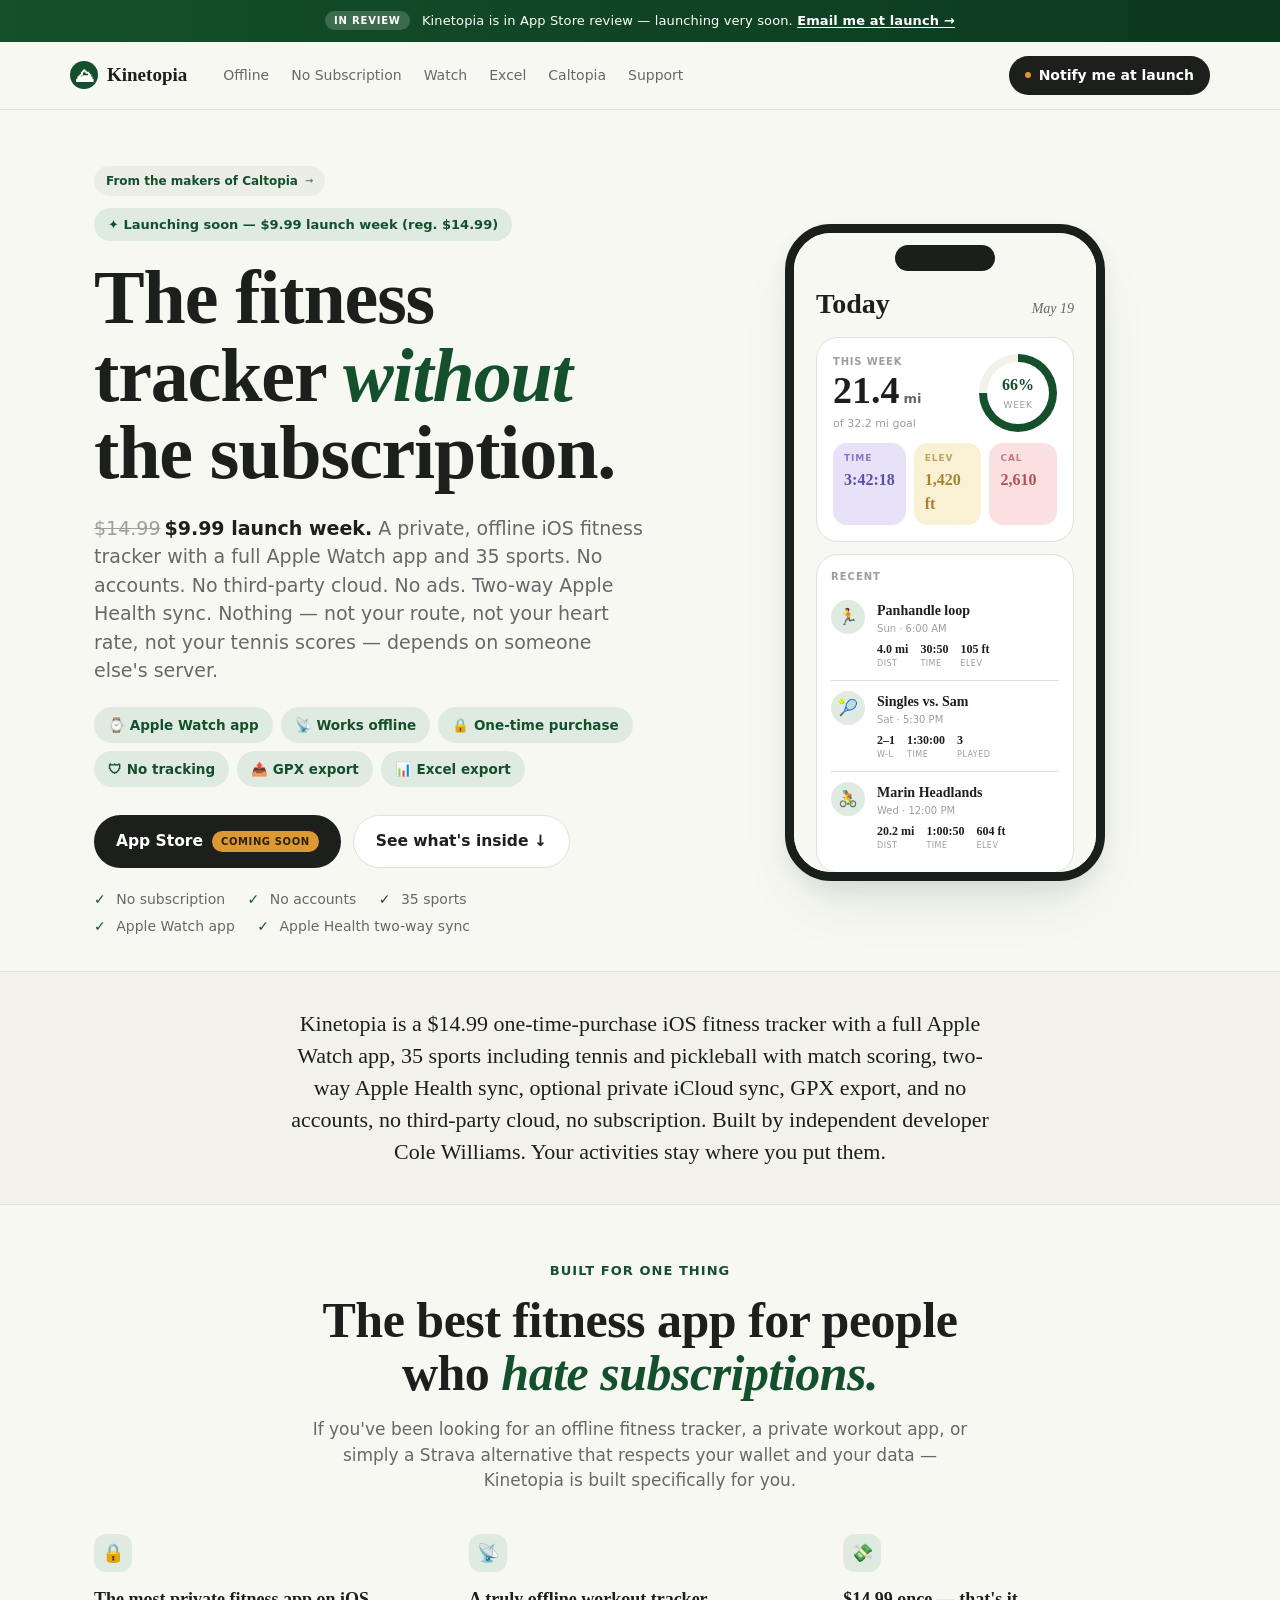
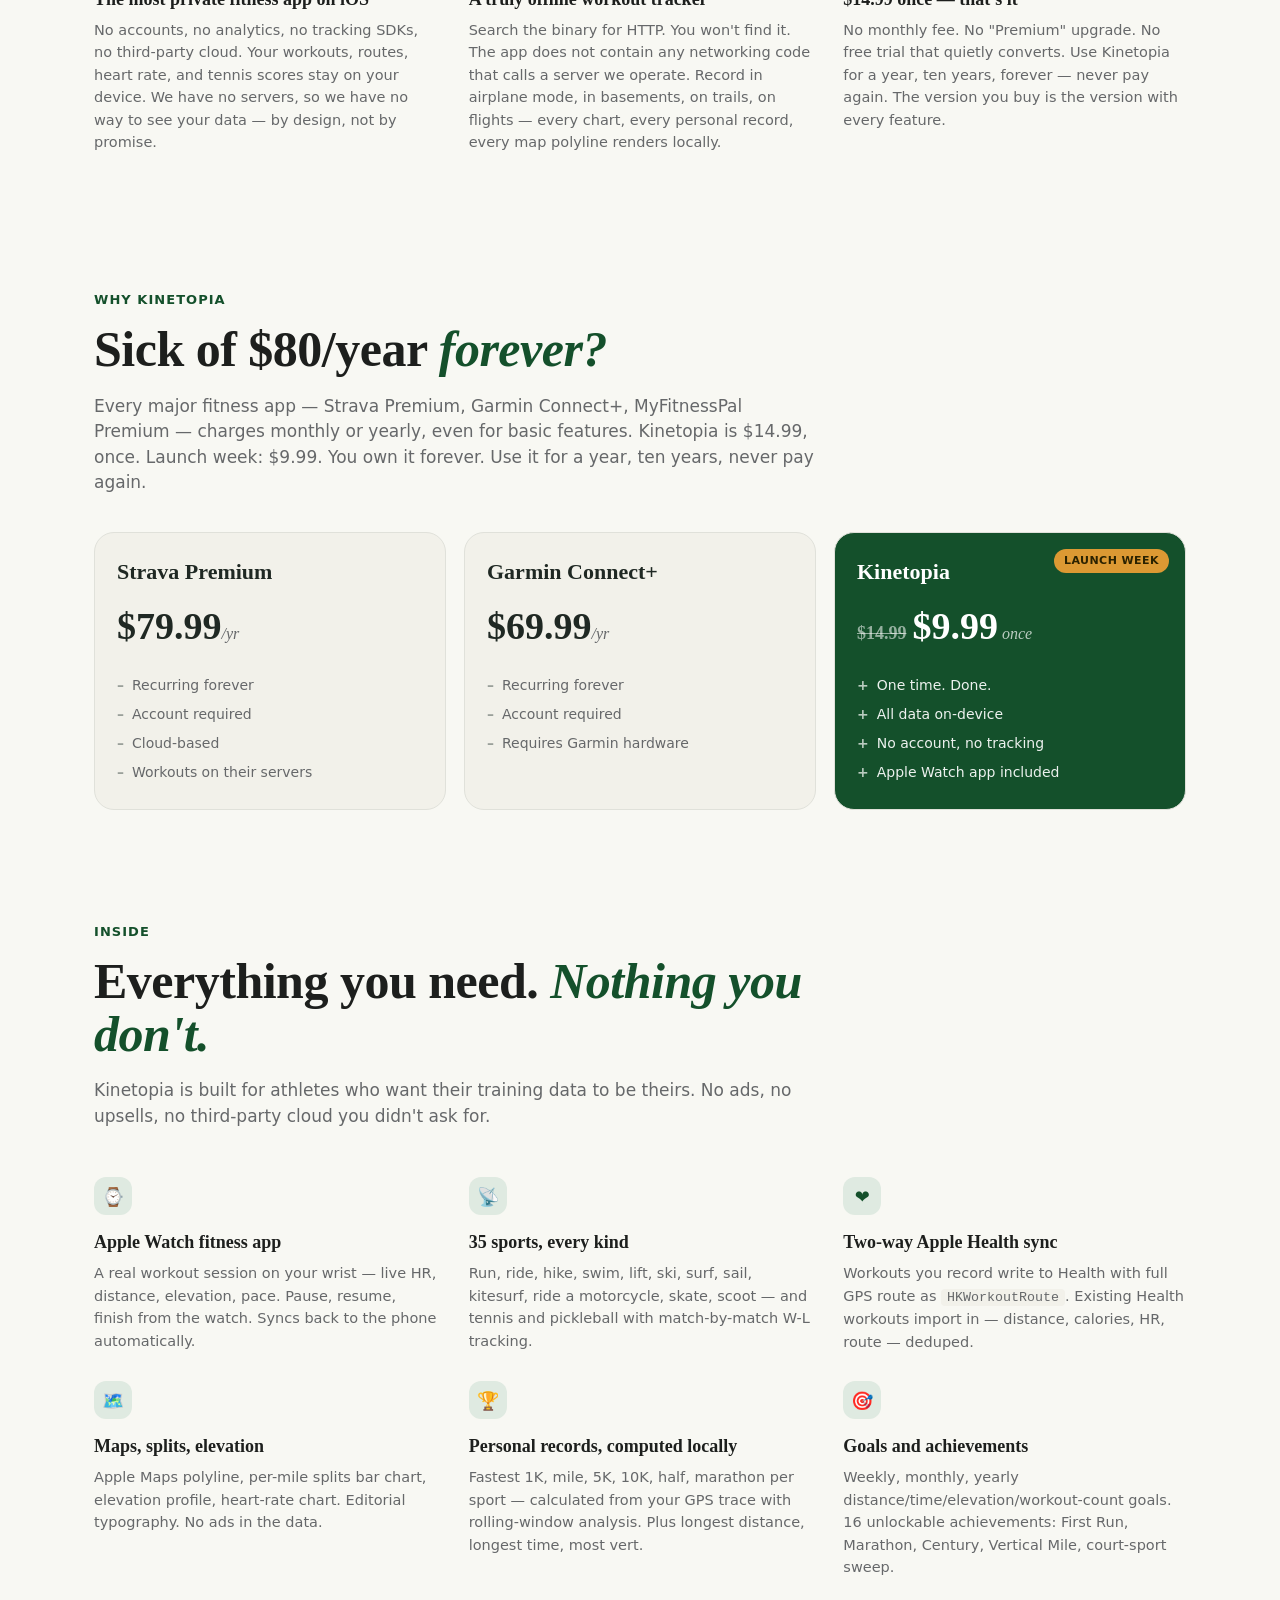
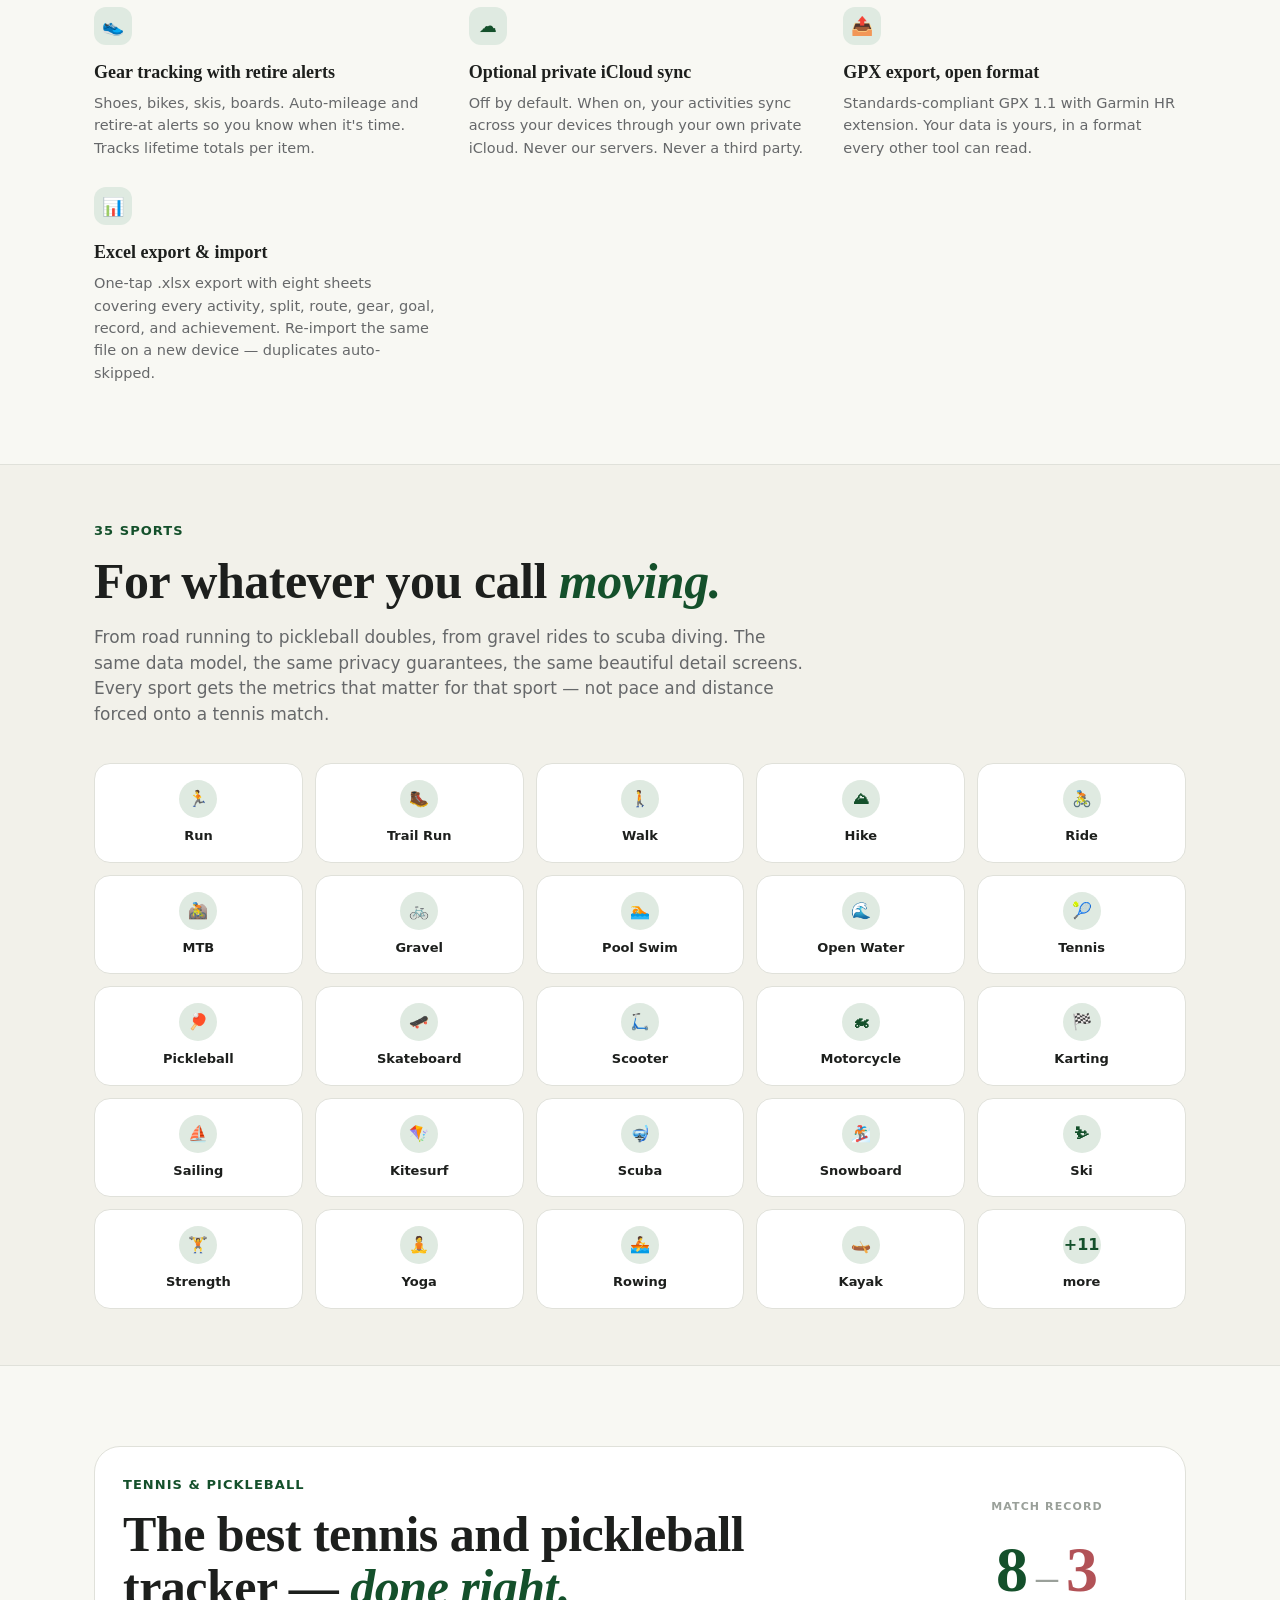
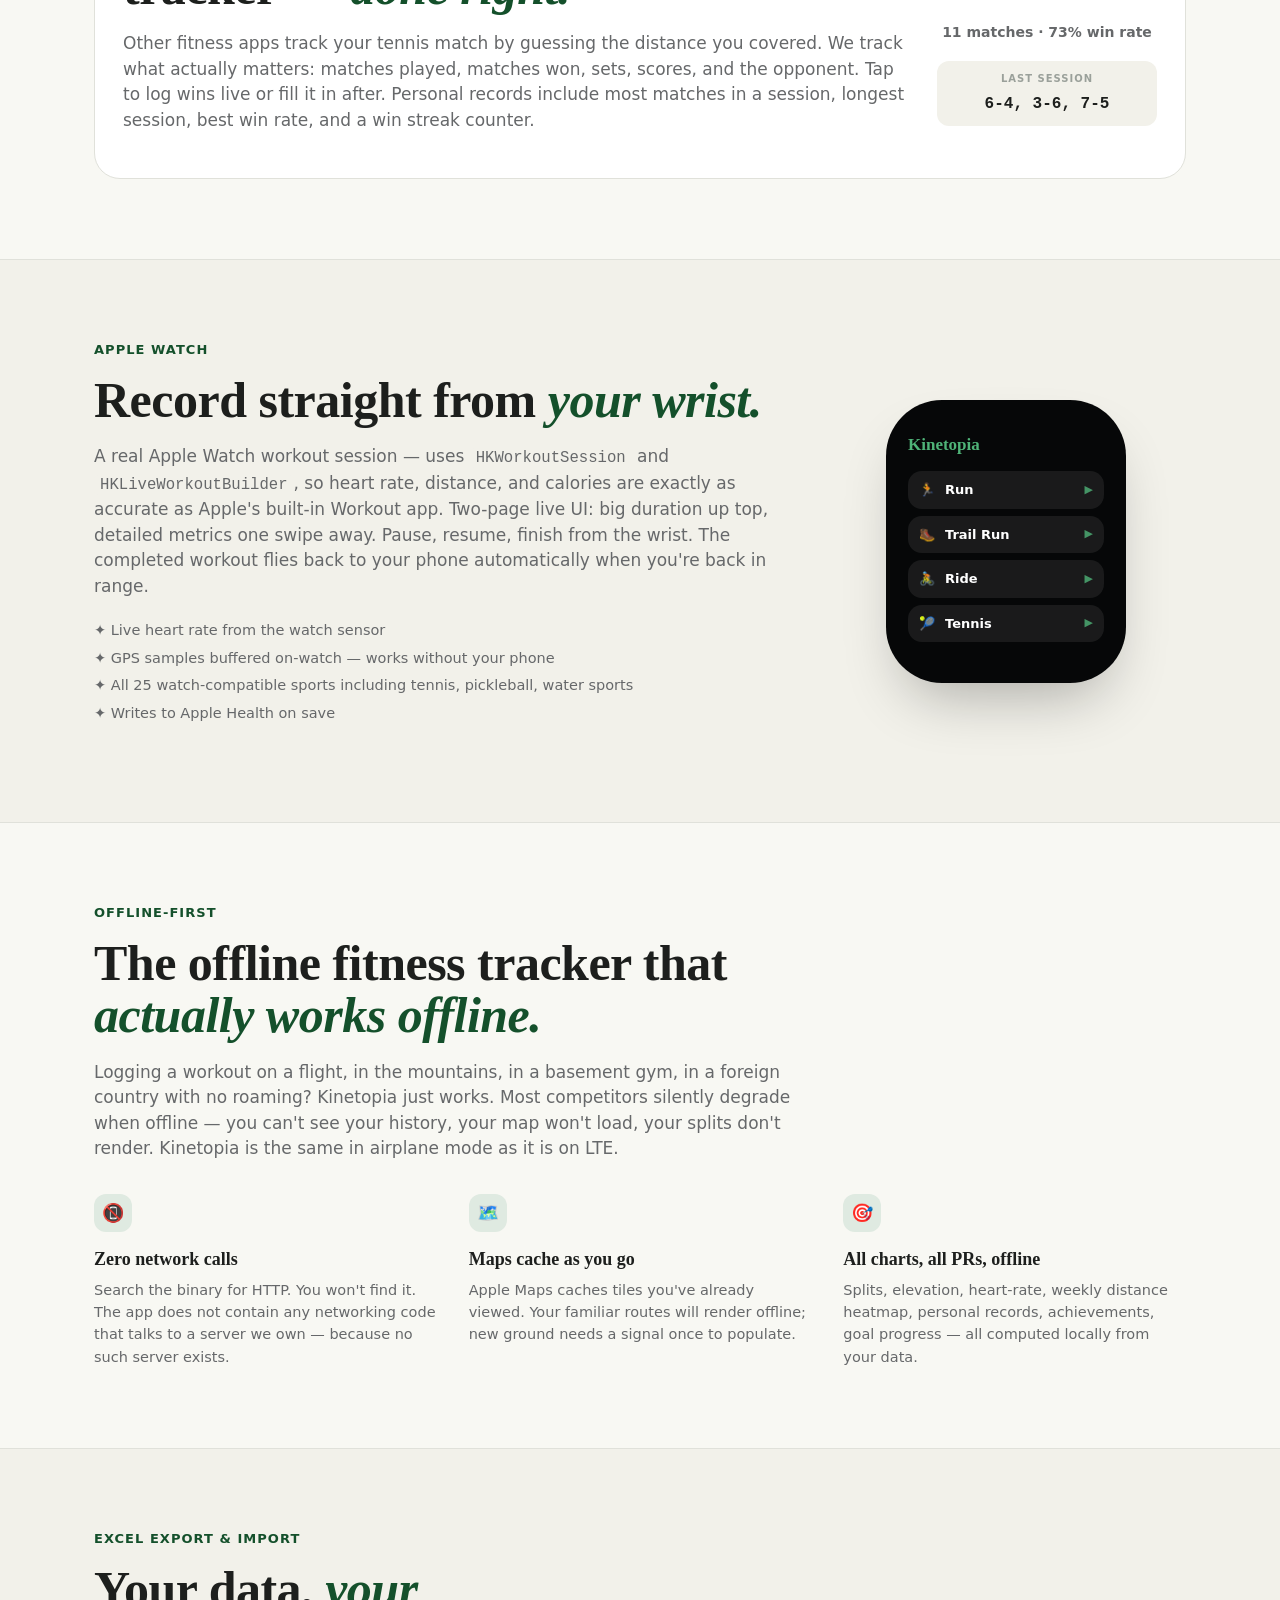
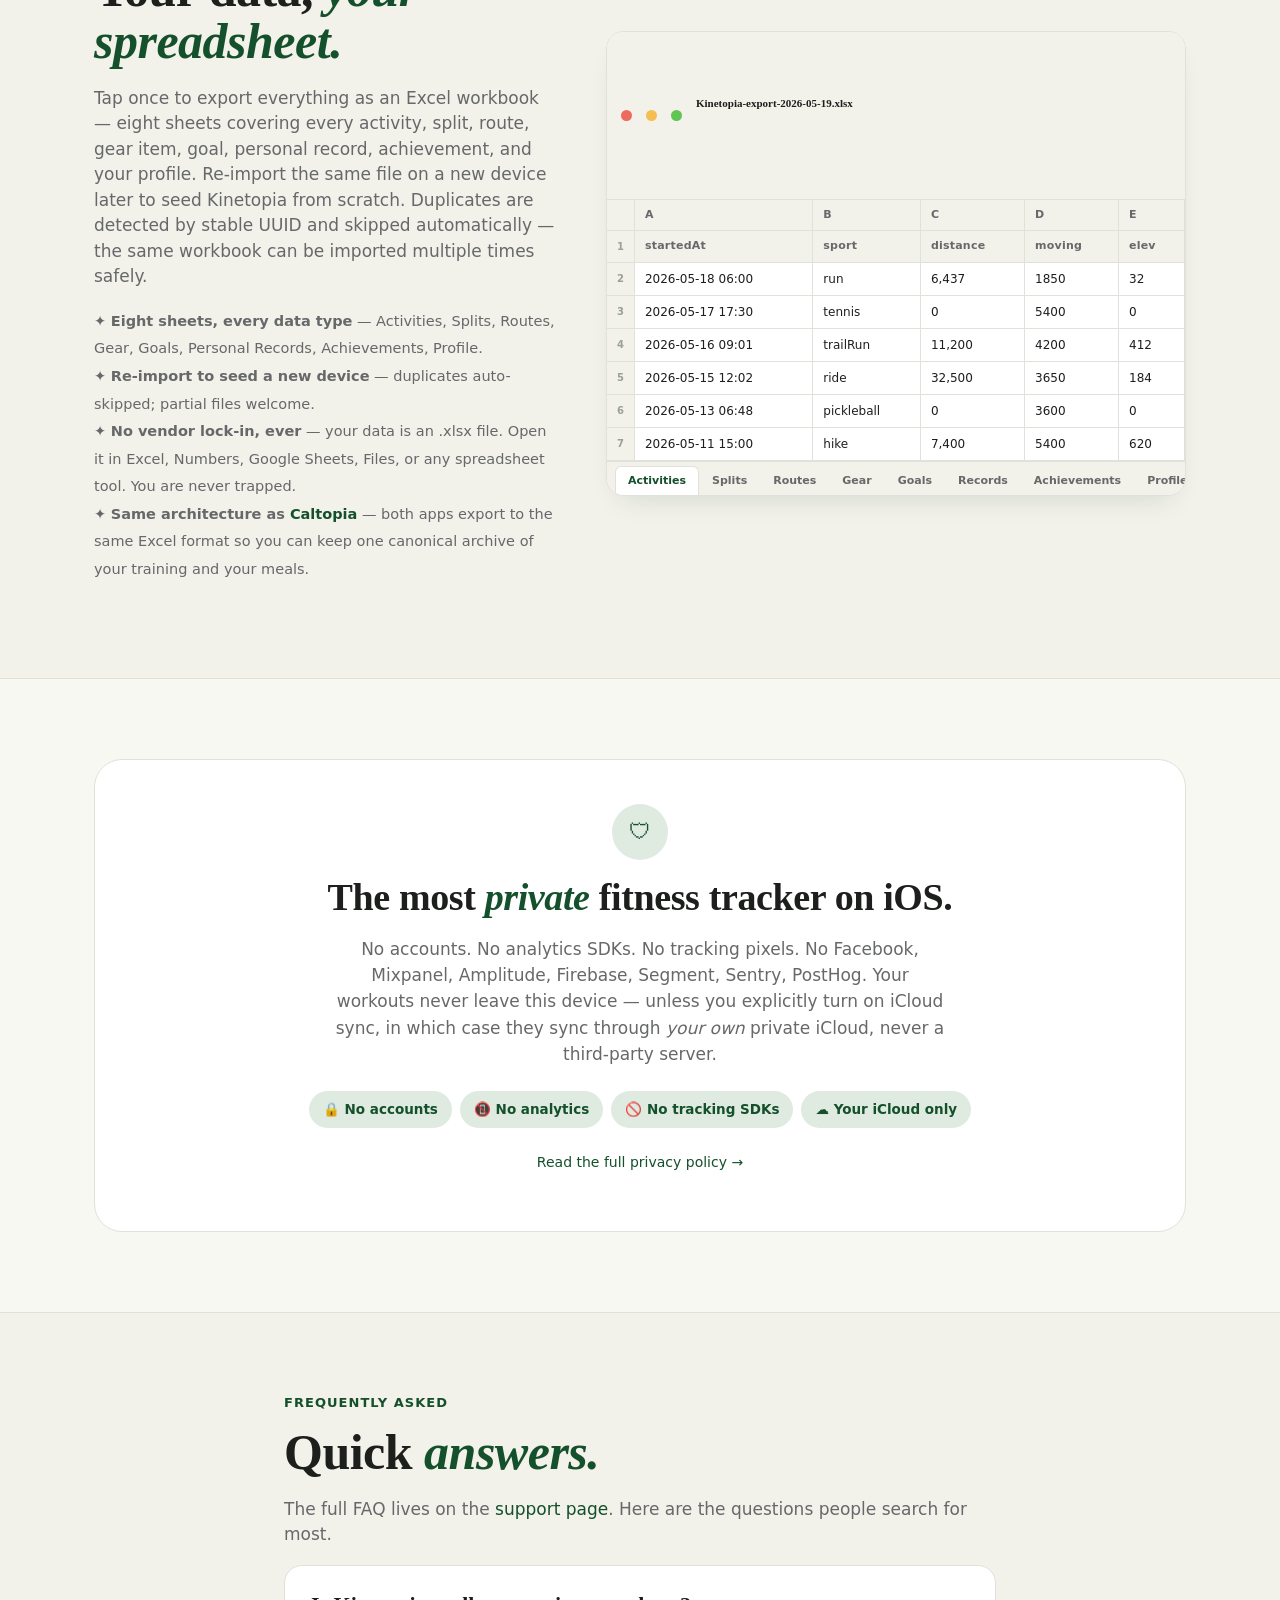
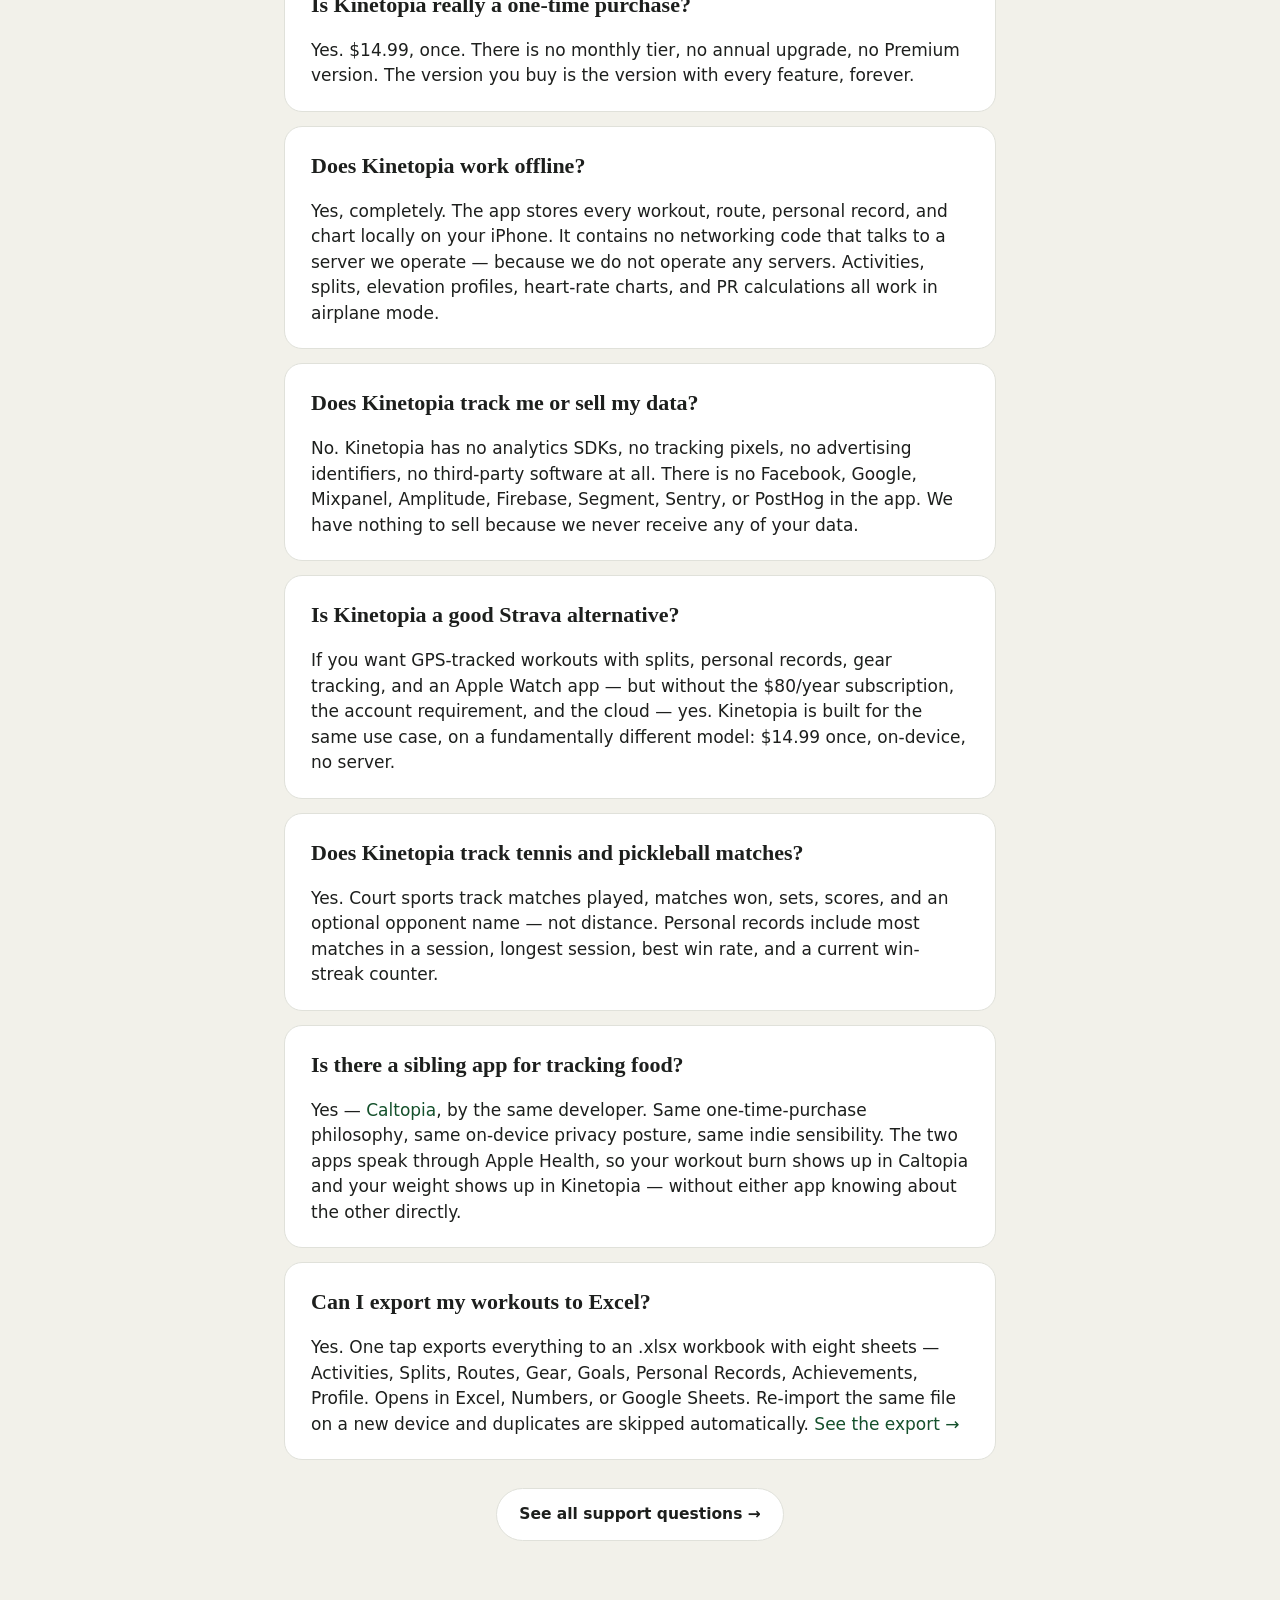
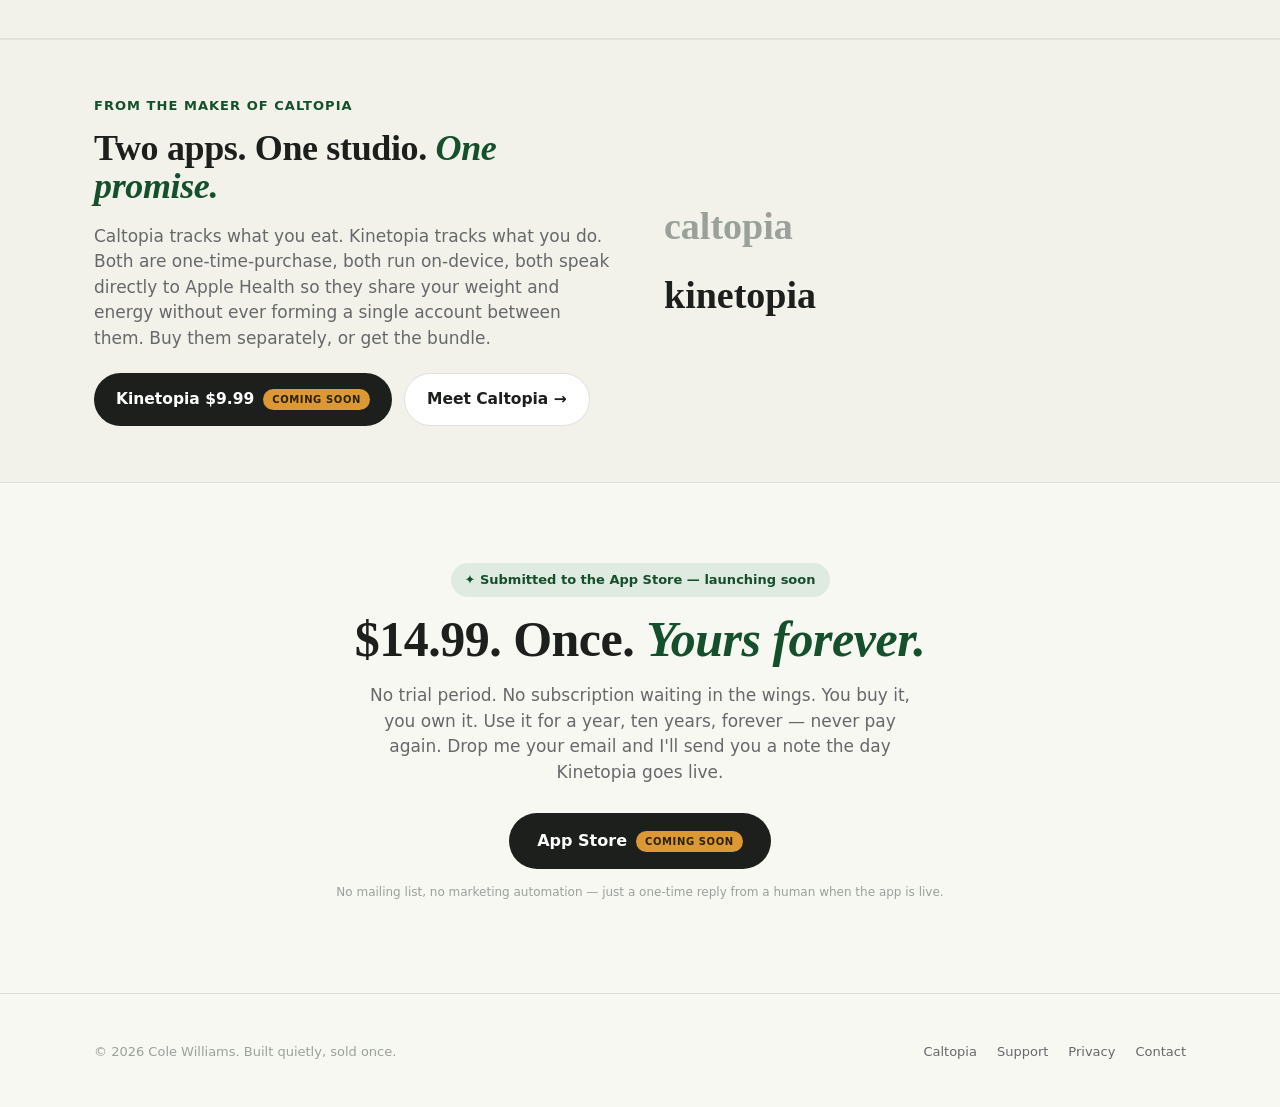
==== commit 56f78c5d: "Feature: surface Excel export & import across the site, SEO-optimized Kinetopia now exports and impo" ====
--- a/index.html
+++ b/index.html
@@ -5,9 +5,9 @@
 <meta name="viewport" content="width=device-width, initial-scale=1, viewport-fit=cover" />
 <meta name="robots" content="index, follow, max-image-preview:large, max-snippet:-1" />
 
-<title>Kinetopia — The Offline Fitness Tracker Without the Subscription · $14.99 Once</title>
-<meta name="description" content="Kinetopia is a private, offline iOS fitness tracker with an Apple Watch app, 35 sports including tennis and pickleball, two-way Apple Health sync, and no accounts, no third-party cloud, no subscription. $14.99 once. Yours forever." />
-<meta name="keywords" content="offline fitness tracker, no subscription fitness app, private fitness app, one-time purchase fitness app, no tracking fitness app, Strava alternative, iPhone fitness tracker, Apple Watch fitness app, tennis tracker app, pickleball tracker app, fitness app no account" />
+<title>Kinetopia — Offline Fitness Tracker · Excel Export · No Subscription · $14.99 Once</title>
+<meta name="description" content="Kinetopia is a private, offline iOS fitness tracker with an Apple Watch app, 35 sports including tennis and pickleball, two-way Apple Health sync, and full Excel export and import. No accounts, no third-party cloud, no subscription. $14.99 once. Yours forever." />
+<meta name="keywords" content="offline fitness tracker, no subscription fitness app, private fitness app, one-time purchase fitness app, no tracking fitness app, Strava alternative, iPhone fitness tracker, Apple Watch fitness app, tennis tracker app, pickleball tracker app, fitness app no account, Excel export fitness app, spreadsheet workout export, export workouts to Excel, XLSX fitness export, fitness data backup spreadsheet, workout log spreadsheet" />
 <meta name="author" content="Cole Williams" />
 <link rel="canonical" href="https://kinetopia.org/" />
 
@@ -67,6 +67,7 @@
     "Gear tracking with retirement mileage alerts",
     "Goals: weekly, monthly, yearly",
     "GPX export with Garmin HR extension",
+    "Excel (XLSX) export and import — 8 sheets, deduped on re-import",
     "Works fully offline",
     "No accounts, no analytics, no third-party cloud"
   ],
@@ -196,6 +197,22 @@
         "@type": "Answer",
         "text": "Yes — Caltopia, by the same developer. Caltopia is a one-time-purchase iOS calorie tracker with the same on-device, no-account, no-third-party-cloud philosophy. The two apps speak through Apple Health, so your workout burn shows up in Caltopia and your weight shows up in Kinetopia, without either app knowing about the other directly."
       }
+    },
+    {
+      "@type": "Question",
+      "name": "Can I export my workouts to Excel?",
+      "acceptedAnswer": {
+        "@type": "Answer",
+        "text": "Yes. One tap exports everything to an .xlsx workbook with eight sheets: Activities, Splits, Routes, Gear, Goals, Personal Records, Achievements, and Profile. The file opens in Excel, Numbers, or Google Sheets. There is no vendor lock-in — your data is a spreadsheet anyone can read."
+      }
+    },
+    {
+      "@type": "Question",
+      "name": "Can I re-import an Excel file from a previous export?",
+      "acceptedAnswer": {
+        "@type": "Answer",
+        "text": "Yes. Re-import the same workbook on a new device — or after a fresh install — and Kinetopia rebuilds everything from it. Duplicates are detected by stable UUID and skipped automatically, so the same file can be imported multiple times safely."
+      }
     }
   ]
 }
@@ -215,7 +232,7 @@
       <a href="#offline">Offline</a>
       <a href="#subscription">No Subscription</a>
       <a href="#watch">Watch</a>
-      <a href="#sports">Sports</a>
+      <a href="#excel">Excel</a>
       <a href="/caltopia">Caltopia</a>
       <a href="/support">Support</a>
     </div>
@@ -242,6 +259,7 @@
           <span class="chip">🔒 One-time purchase</span>
           <span class="chip">🛡 No tracking</span>
           <span class="chip">📤 GPX export</span>
+          <span class="chip">📊 Excel export</span>
         </div>
         <div class="cta-row">
           <a class="btn-coming-soon" href="mailto:contact@kinetopia.org?subject=Notify%20me%20when%20Kinetopia%20launches"> App Store <span class="badge">Coming soon</span></a>
@@ -471,6 +489,11 @@
         <div class="title">GPX export, open format</div>
         <div class="desc">Standards-compliant GPX 1.1 with Garmin HR extension. Your data is yours, in a format every other tool can read.</div>
       </div>
+      <div class="feat">
+        <div class="icn">📊</div>
+        <div class="title">Excel export &amp; import</div>
+        <div class="desc">One-tap .xlsx export with eight sheets covering every activity, split, route, gear, goal, record, and achievement. Re-import the same file on a new device — duplicates auto-skipped.</div>
+      </div>
     </div>
   </div>
 </section>
@@ -601,6 +624,60 @@
   </div>
 </section>
 
+<!-- ---------- Excel export & import ---------- -->
+<section id="excel" style="background: var(--cream-deep); border-top: 1px solid var(--hairline); border-bottom: 1px solid var(--hairline);">
+  <div class="container">
+    <div class="excel-row">
+      <div>
+        <div class="section-eyebrow">Excel export &amp; import</div>
+        <h2>Your data, <span class="accent">your spreadsheet.</span></h2>
+        <p class="body" style="margin-top: 12px;">Tap once to export everything as an Excel workbook — eight sheets covering every activity, split, route, gear item, goal, personal record, achievement, and your profile. Re-import the same file on a new device later to seed Kinetopia from scratch. Duplicates are detected by stable UUID and skipped automatically — the same workbook can be imported multiple times safely.</p>
+        <ul style="margin-top: 18px; padding-left: 0; list-style: none; color: var(--ink-dim); font-size: 14.5px; line-height: 1.9;">
+          <li>✦ <strong>Eight sheets, every data type</strong> — Activities, Splits, Routes, Gear, Goals, Personal Records, Achievements, Profile.</li>
+          <li>✦ <strong>Re-import to seed a new device</strong> — duplicates auto-skipped; partial files welcome.</li>
+          <li>✦ <strong>No vendor lock-in, ever</strong> — your data is an .xlsx file. Open it in Excel, Numbers, Google Sheets, Files, or any spreadsheet tool. You are never trapped.</li>
+          <li>✦ <strong>Same architecture as <a href="/caltopia">Caltopia</a></strong> — both apps export to the same Excel format so you can keep one canonical archive of your training and your meals.</li>
+        </ul>
+      </div>
+
+      <!-- Spreadsheet mockup -->
+      <div class="sheet-mock" aria-hidden="true">
+        <div class="menubar">
+          <span class="dot r"></span><span class="dot y"></span><span class="dot g"></span>
+          <span class="doc">Kinetopia-export-2026-05-19.xlsx</span>
+        </div>
+        <table>
+          <thead>
+            <tr>
+              <th></th>
+              <th>A</th><th>B</th><th>C</th><th>D</th><th>E</th>
+            </tr>
+          </thead>
+          <tbody>
+            <tr><td class="row-head">1</td><th>startedAt</th><th>sport</th><th>distance</th><th>moving</th><th>elev</th></tr>
+            <tr><td class="row-head">2</td><td>2026-05-18 06:00</td><td>run</td><td>6,437</td><td>1850</td><td>32</td></tr>
+            <tr><td class="row-head">3</td><td>2026-05-17 17:30</td><td>tennis</td><td>0</td><td>5400</td><td>0</td></tr>
+            <tr><td class="row-head">4</td><td>2026-05-16 09:01</td><td>trailRun</td><td>11,200</td><td>4200</td><td>412</td></tr>
+            <tr><td class="row-head">5</td><td>2026-05-15 12:02</td><td>ride</td><td>32,500</td><td>3650</td><td>184</td></tr>
+            <tr><td class="row-head">6</td><td>2026-05-13 06:48</td><td>pickleball</td><td>0</td><td>3600</td><td>0</td></tr>
+            <tr><td class="row-head">7</td><td>2026-05-11 15:00</td><td>hike</td><td>7,400</td><td>5400</td><td>620</td></tr>
+          </tbody>
+        </table>
+        <div class="sheet-tabs">
+          <div class="tab active">Activities</div>
+          <div class="tab">Splits</div>
+          <div class="tab">Routes</div>
+          <div class="tab">Gear</div>
+          <div class="tab">Goals</div>
+          <div class="tab">Records</div>
+          <div class="tab">Achievements</div>
+          <div class="tab">Profile</div>
+        </div>
+      </div>
+    </div>
+  </div>
+</section>
+
 <!-- ---------- Privacy ---------- -->
 <section id="privacy">
   <div class="container">
@@ -656,6 +733,11 @@
     <div class="faq-item">
       <h3>Is there a sibling app for tracking food?</h3>
       <p>Yes — <a href="/caltopia">Caltopia</a>, by the same developer. Same one-time-purchase philosophy, same on-device privacy posture, same indie sensibility. The two apps speak through Apple Health, so your workout burn shows up in Caltopia and your weight shows up in Kinetopia — without either app knowing about the other directly.</p>
+    </div>
+
+    <div class="faq-item">
+      <h3>Can I export my workouts to Excel?</h3>
+      <p>Yes. One tap exports everything to an .xlsx workbook with eight sheets — Activities, Splits, Routes, Gear, Goals, Personal Records, Achievements, Profile. Opens in Excel, Numbers, or Google Sheets. Re-import the same file on a new device and duplicates are skipped automatically. <a href="#excel">See the export →</a></p>
     </div>
 
     <p style="margin-top: 28px; text-align: center;"><a href="/support" class="btn-ghost" style="text-decoration: none;">See all support questions →</a></p>
--- a/styles.css
+++ b/styles.css
@@ -503,6 +503,78 @@
   flex: none;
 }
 
+/* ---------- Spreadsheet mockup (Excel export section) ---------- */
+.sheet-mock {
+  background: white;
+  border: 1px solid var(--hairline);
+  border-radius: 18px;
+  overflow: hidden;
+  box-shadow: 0 14px 30px -16px rgba(20, 80, 43, 0.18);
+  font-family: var(--ui);
+}
+.sheet-mock .menubar {
+  background: var(--cream-deep);
+  border-bottom: 1px solid var(--hairline);
+  display: flex; align-items: center; gap: 14px;
+  padding: 7px 14px;
+  font-size: 11px; color: var(--ink-dim); font-weight: 500;
+}
+.sheet-mock .menubar .doc { font-family: var(--serif); font-weight: 600; color: var(--ink); }
+.sheet-mock .menubar .dot { width: 11px; height: 11px; border-radius: 50%; display: inline-block; }
+.sheet-mock .menubar .dot.r { background: #ED6A5E; }
+.sheet-mock .menubar .dot.y { background: #F4BF50; }
+.sheet-mock .menubar .dot.g { background: #61C554; }
+.sheet-mock table { width: 100%; border-collapse: collapse; font-size: 12px; }
+.sheet-mock th, .sheet-mock td {
+  padding: 7px 10px;
+  border-right: 1px solid var(--hairline);
+  border-bottom: 1px solid var(--hairline);
+  font-weight: 500;
+  color: var(--ink);
+  text-align: left;
+}
+.sheet-mock th {
+  background: var(--cream-deep);
+  font-size: 11px;
+  font-weight: 600;
+  color: var(--ink-dim);
+  letter-spacing: 0.02em;
+}
+.sheet-mock td.row-head {
+  background: var(--cream-deep);
+  text-align: center;
+  font-size: 10px;
+  color: var(--ink-faint);
+  font-weight: 600;
+  width: 24px;
+}
+.sheet-mock .sheet-tabs {
+  background: var(--cream-deep);
+  border-top: 1px solid var(--hairline);
+  display: flex; gap: 0;
+  padding: 4px 8px 0;
+  overflow-x: auto;
+}
+.sheet-mock .sheet-tabs .tab {
+  padding: 6px 12px;
+  font-size: 11px;
+  font-weight: 600;
+  color: var(--ink-dim);
+  border: 1px solid transparent;
+  border-bottom: none;
+  border-radius: 6px 6px 0 0;
+  white-space: nowrap;
+}
+.sheet-mock .sheet-tabs .tab.active {
+  background: white;
+  color: var(--forest);
+  border-color: var(--hairline);
+}
+
+/* Side-by-side layout for the Excel section */
+.excel-row { display: grid; grid-template-columns: 1fr 1.25fr; gap: 48px; align-items: center; }
+@media (max-width: 900px) { .excel-row { grid-template-columns: 1fr; gap: 24px; } }
+
 /* ---------- "Made by" tag near hero ---------- */
 .made-by-tag {
   display: inline-flex; align-items: center; gap: 7px;
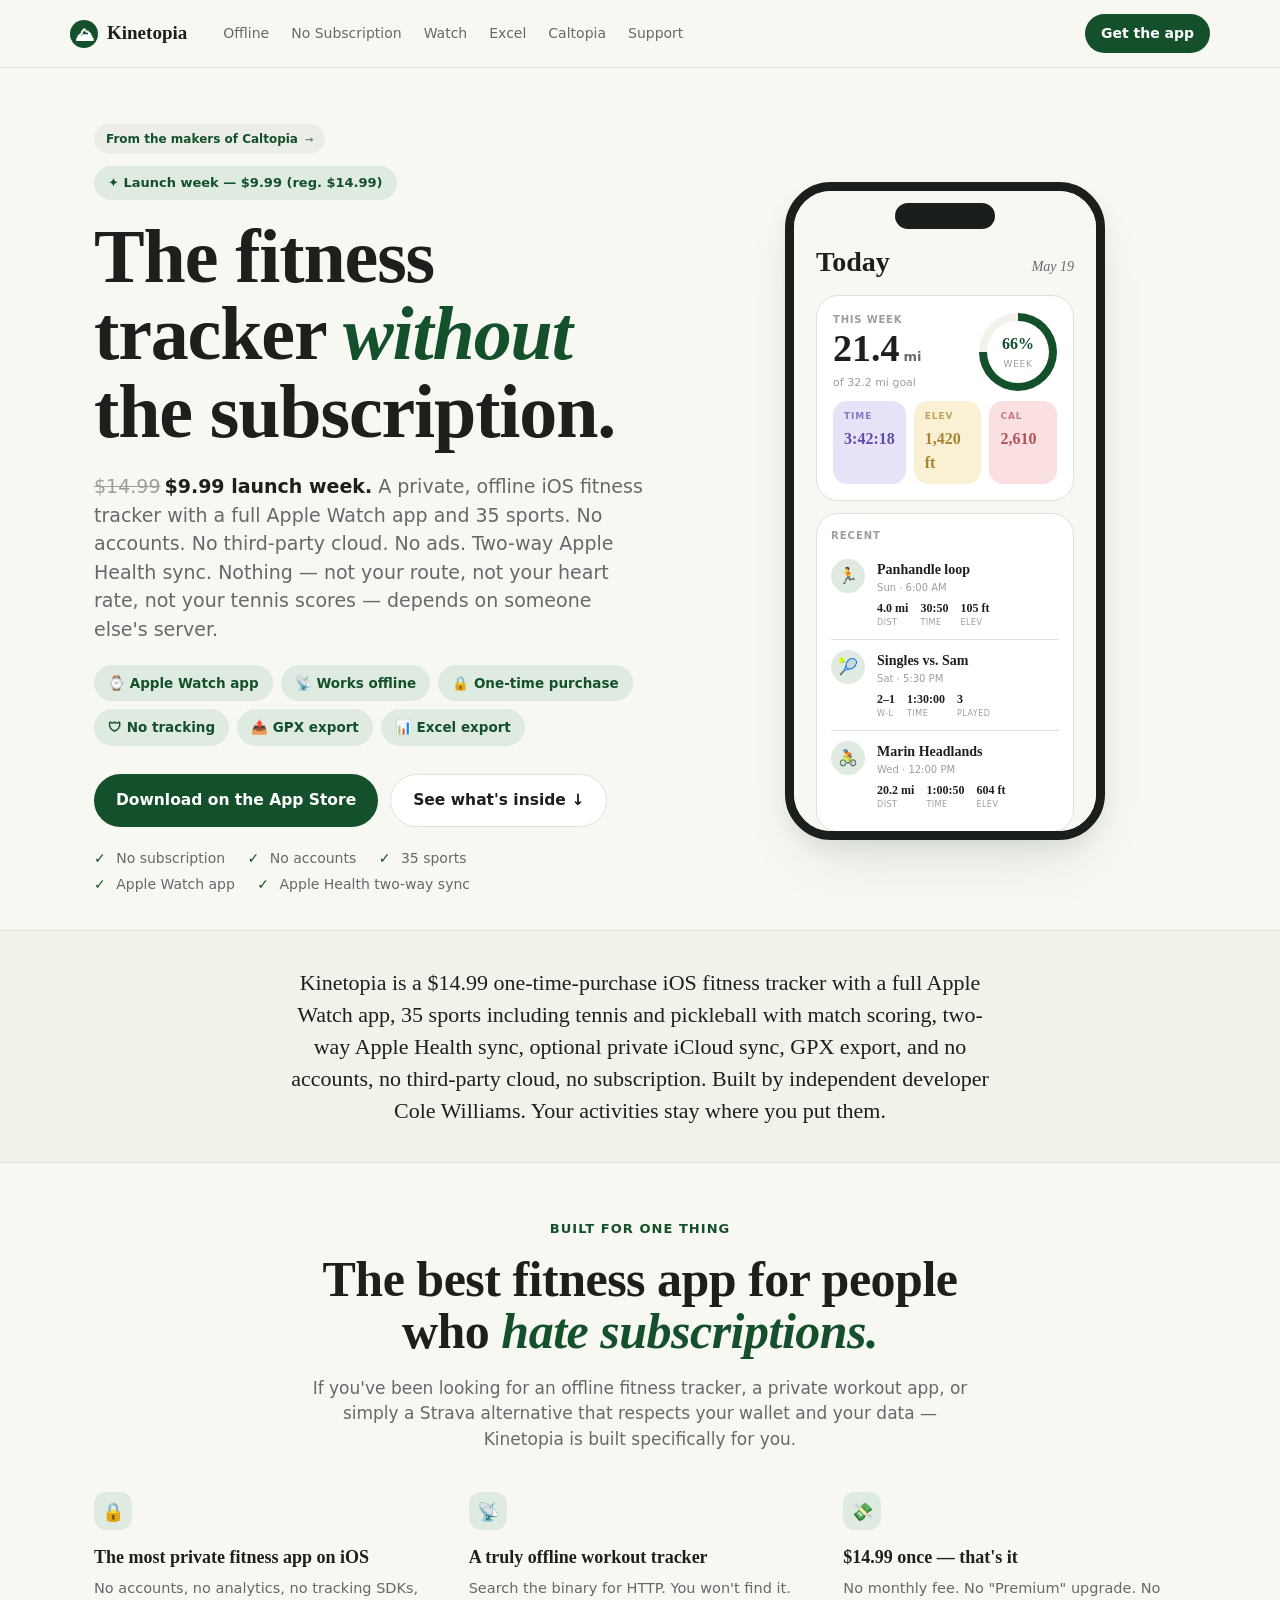
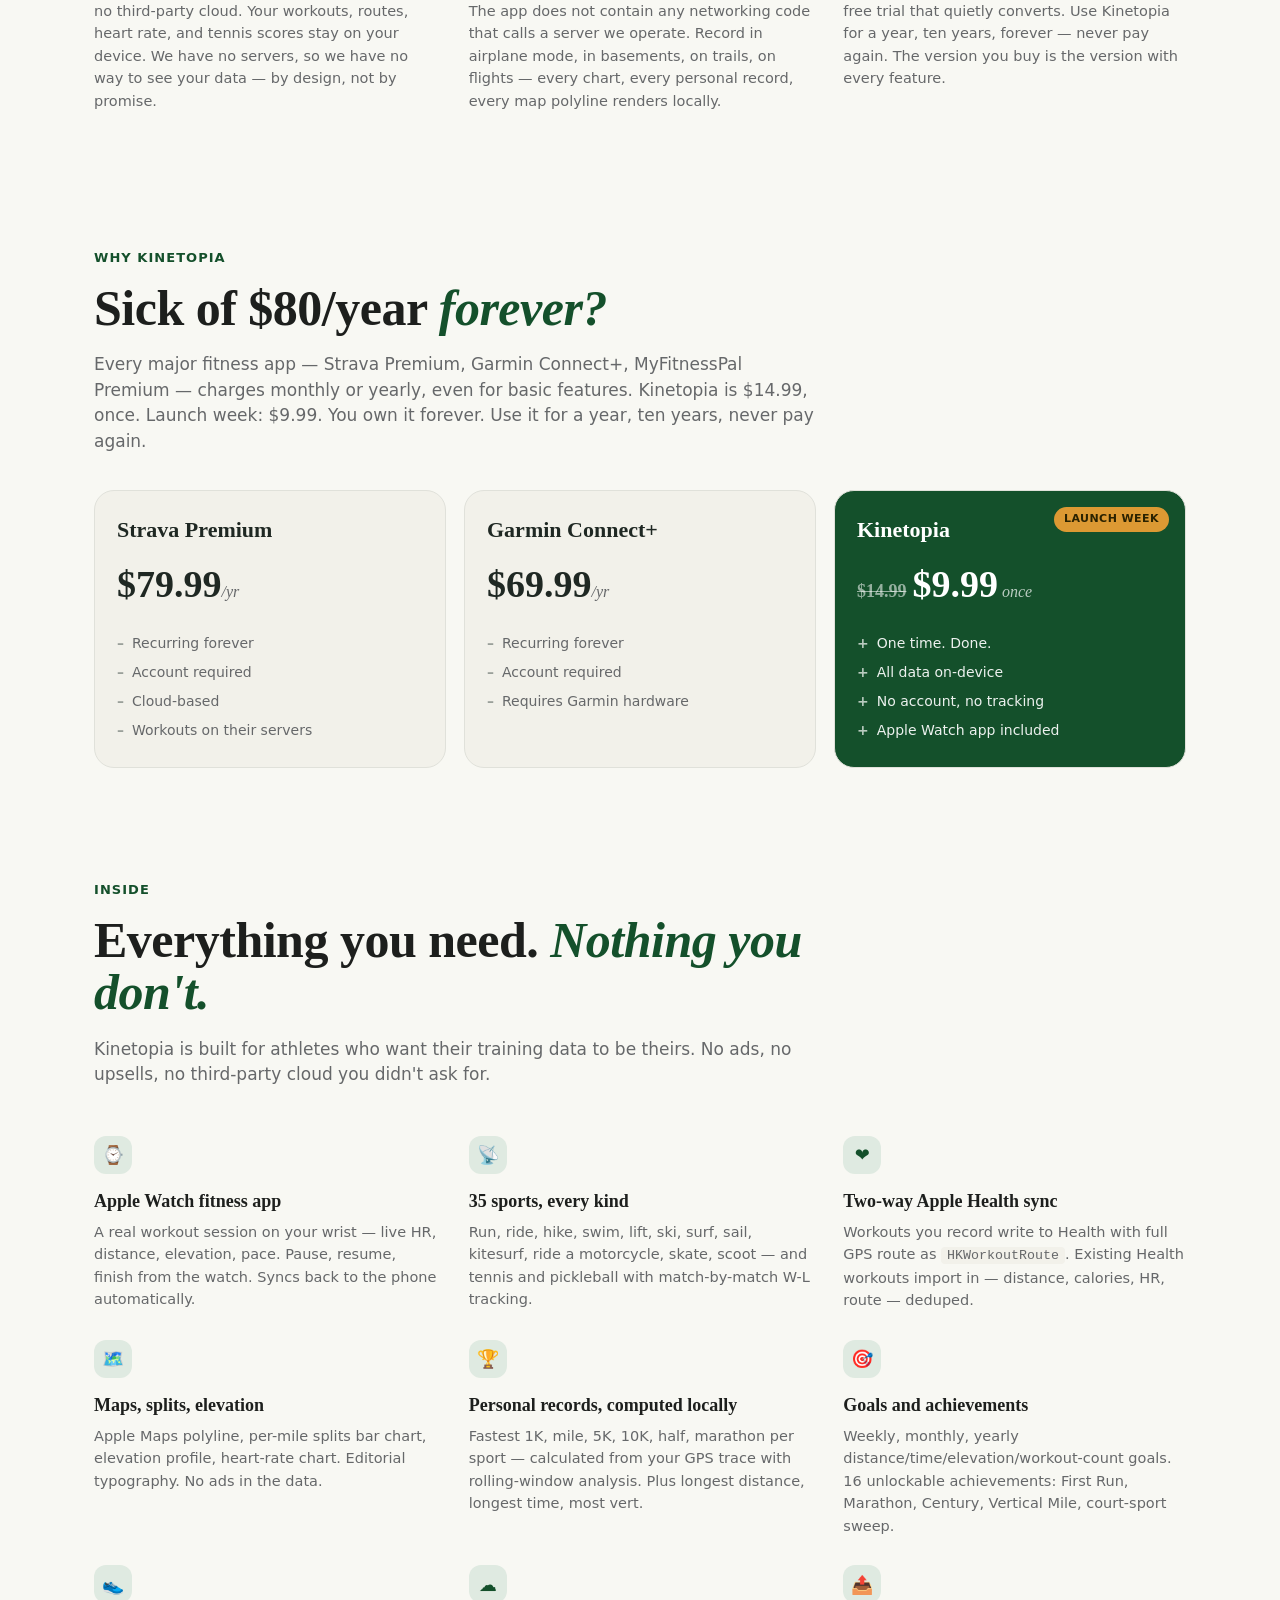
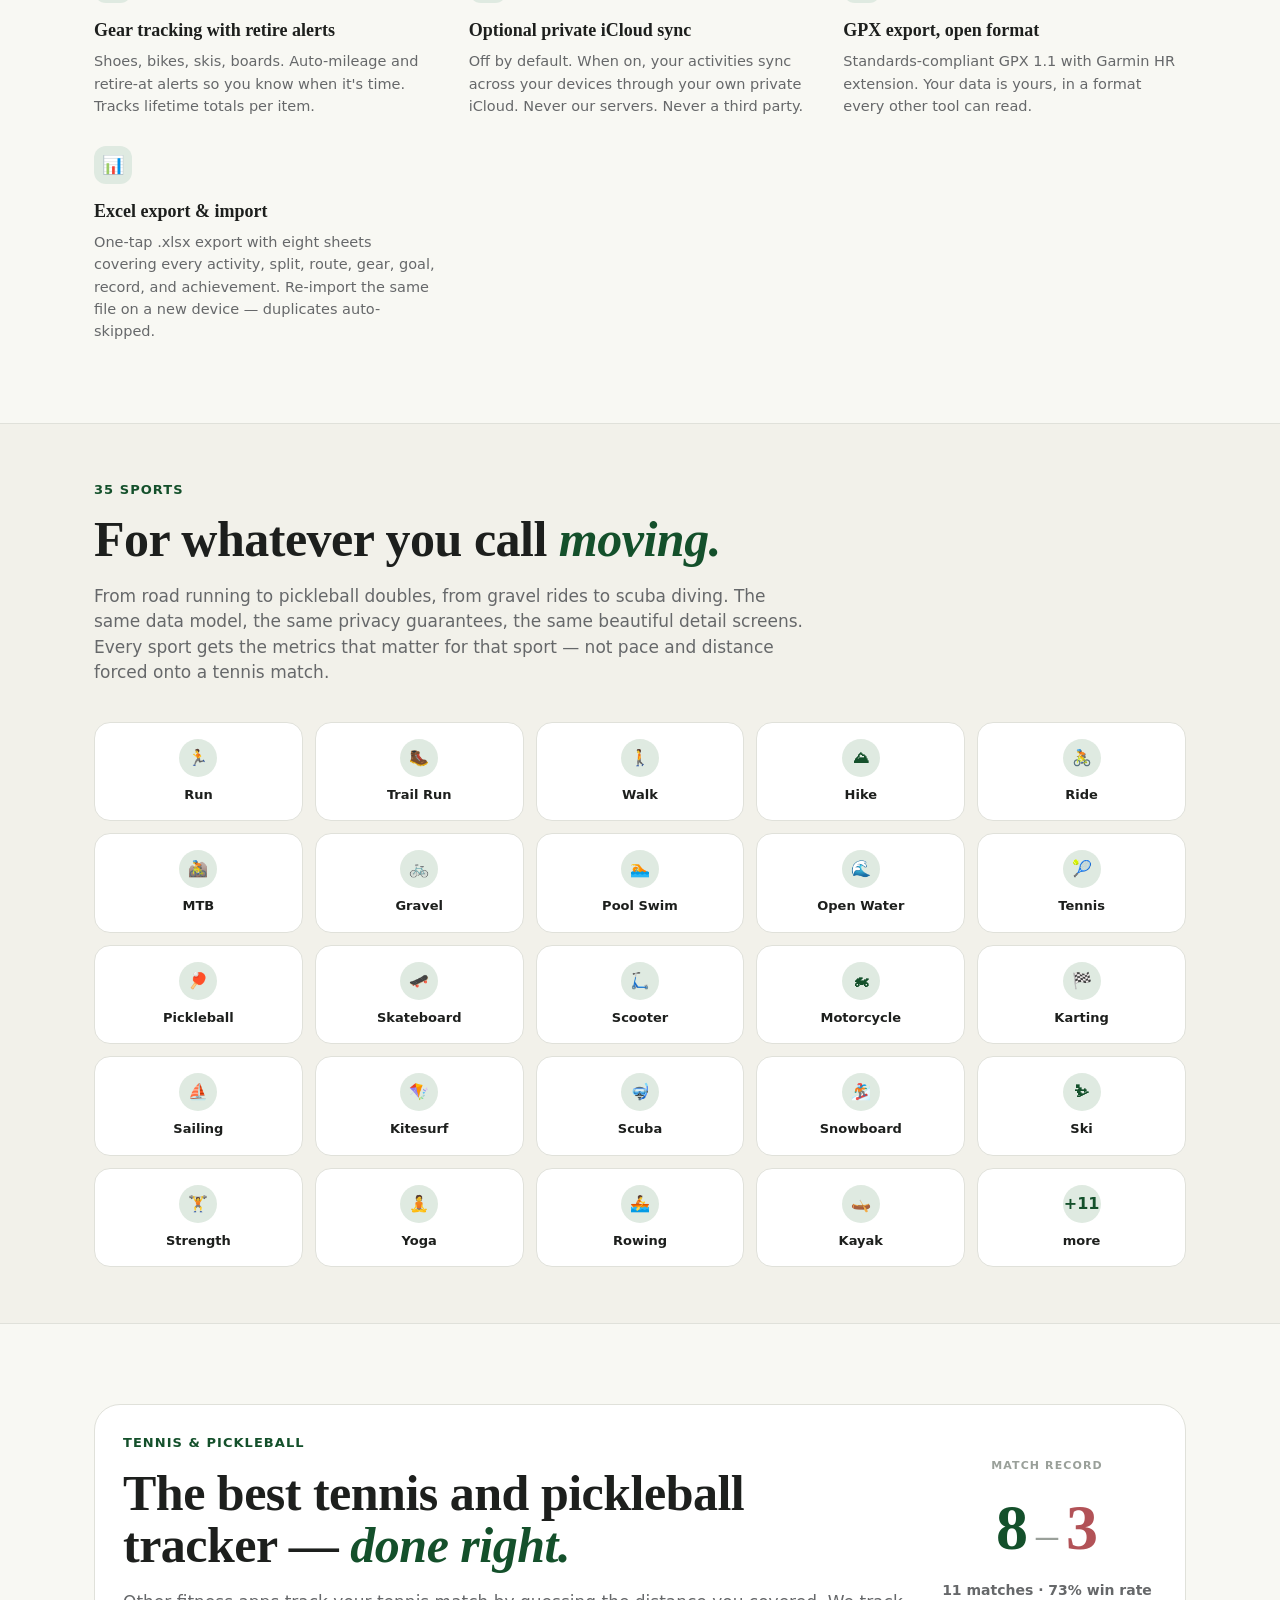
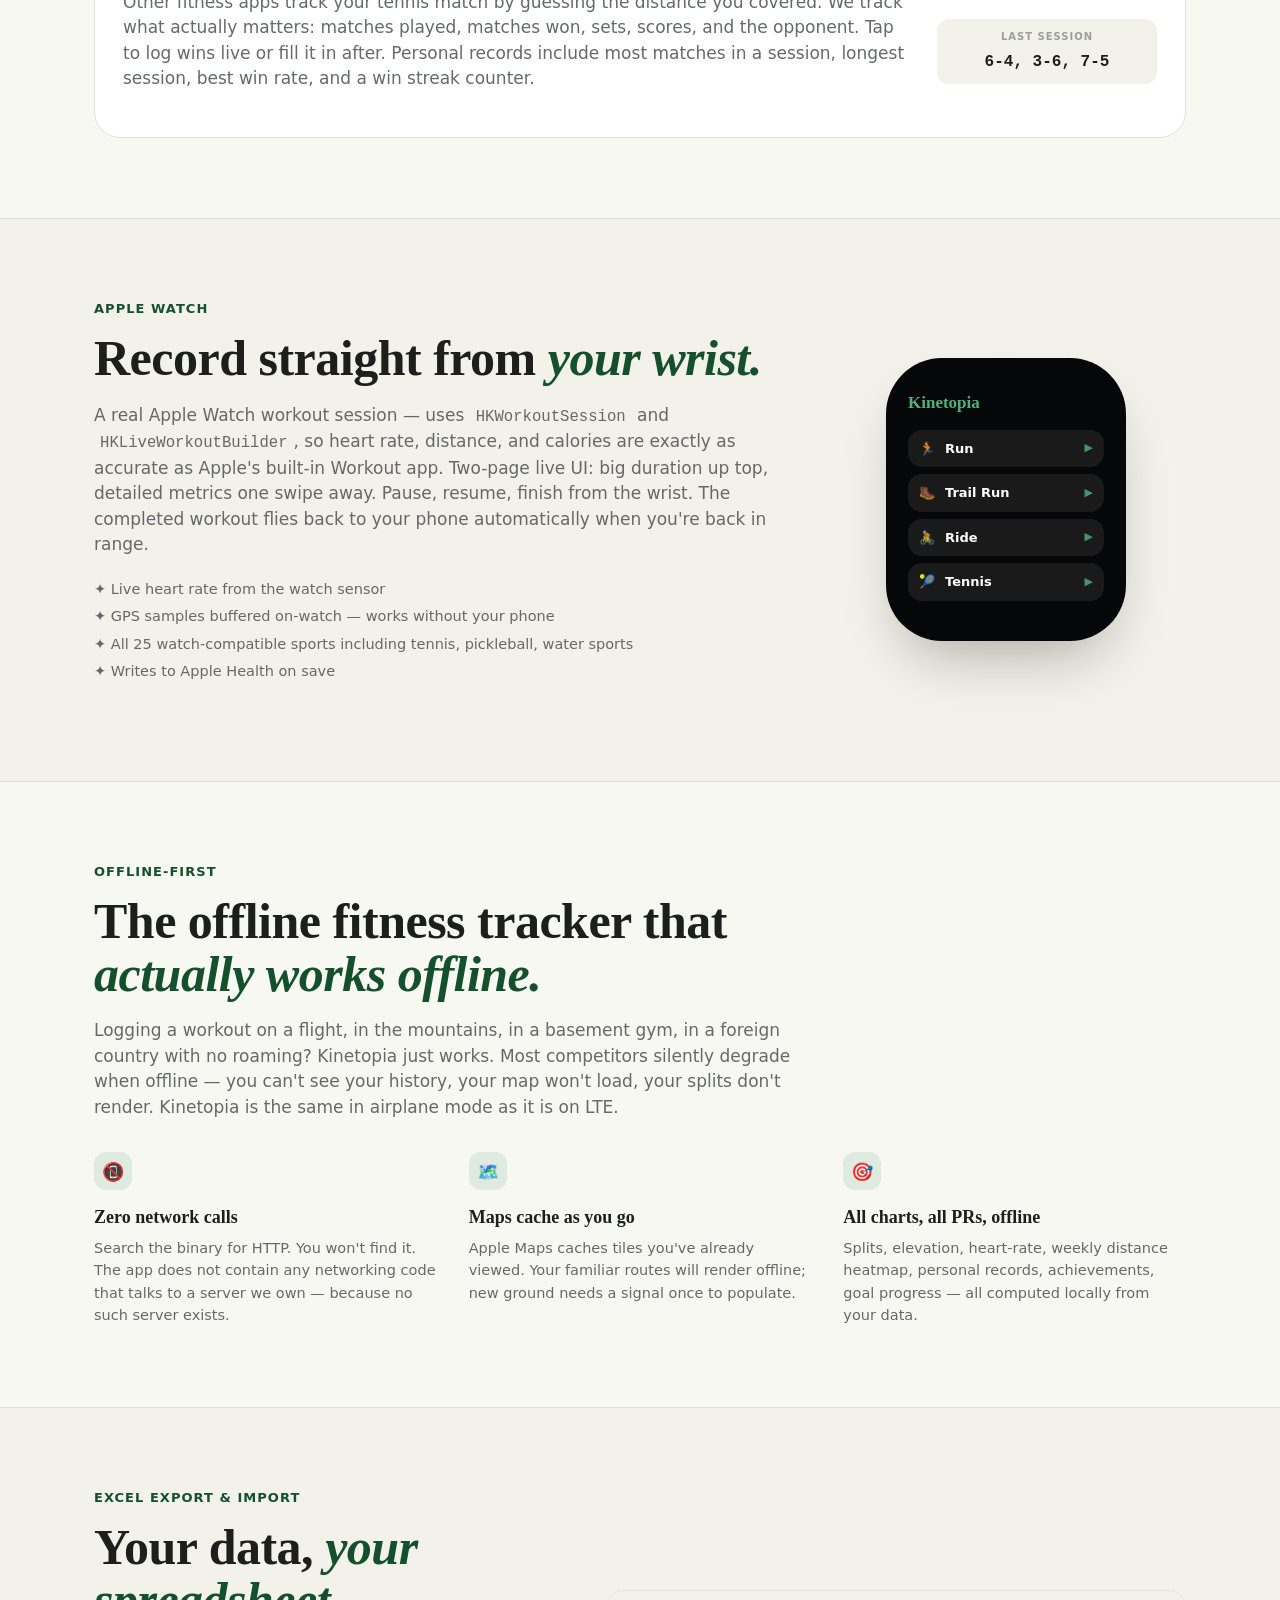
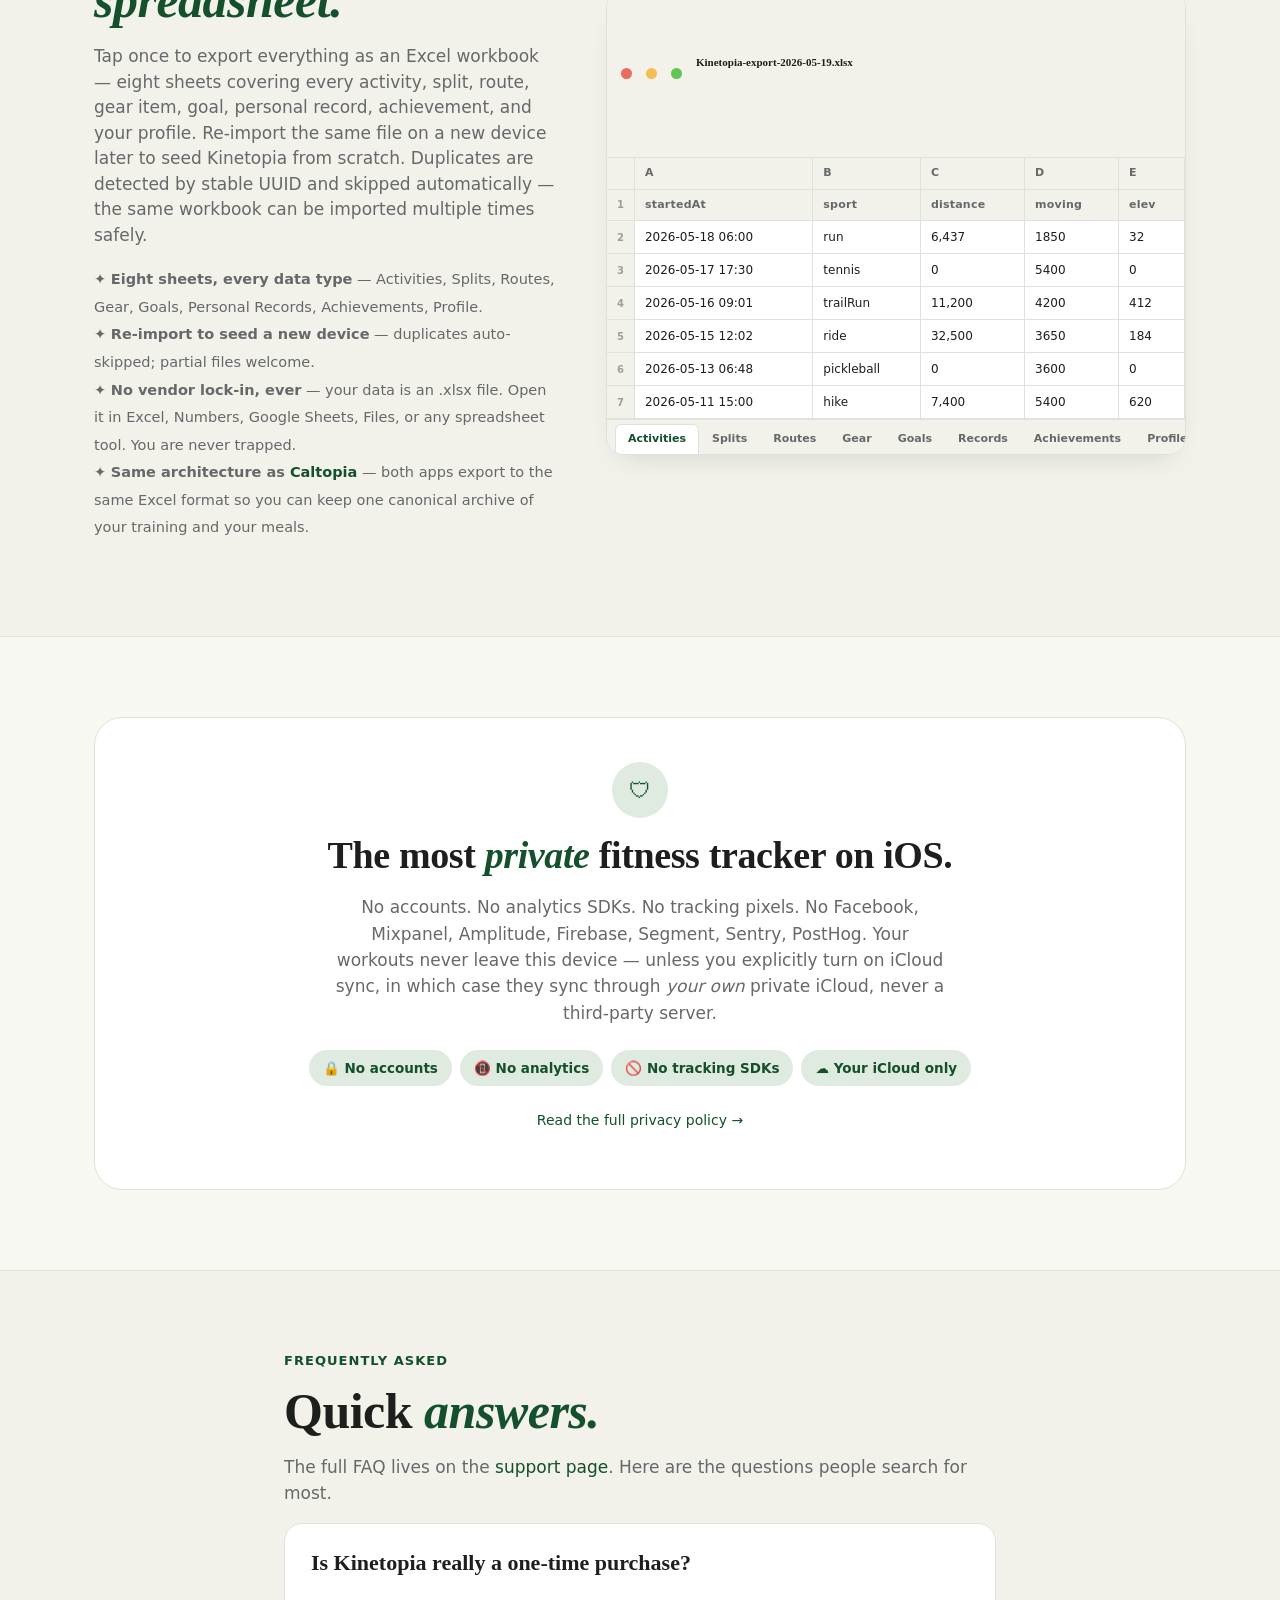
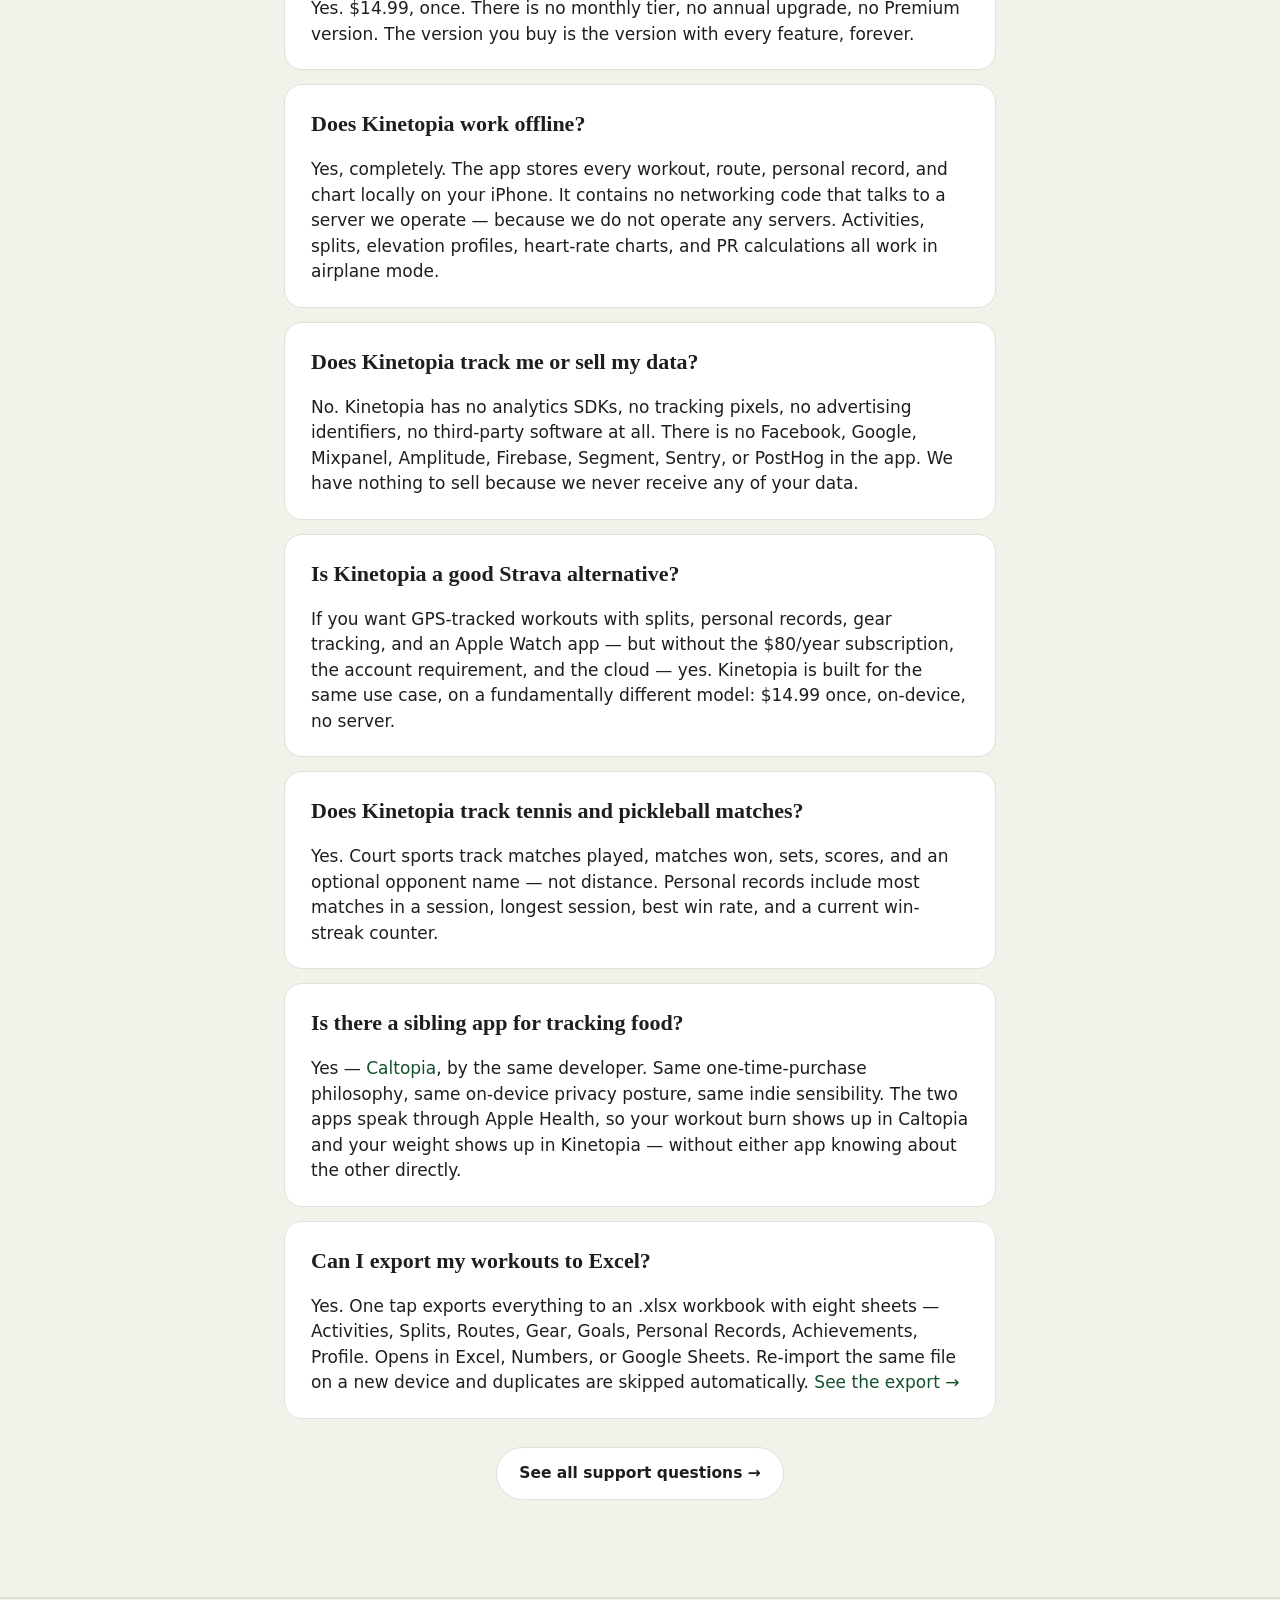
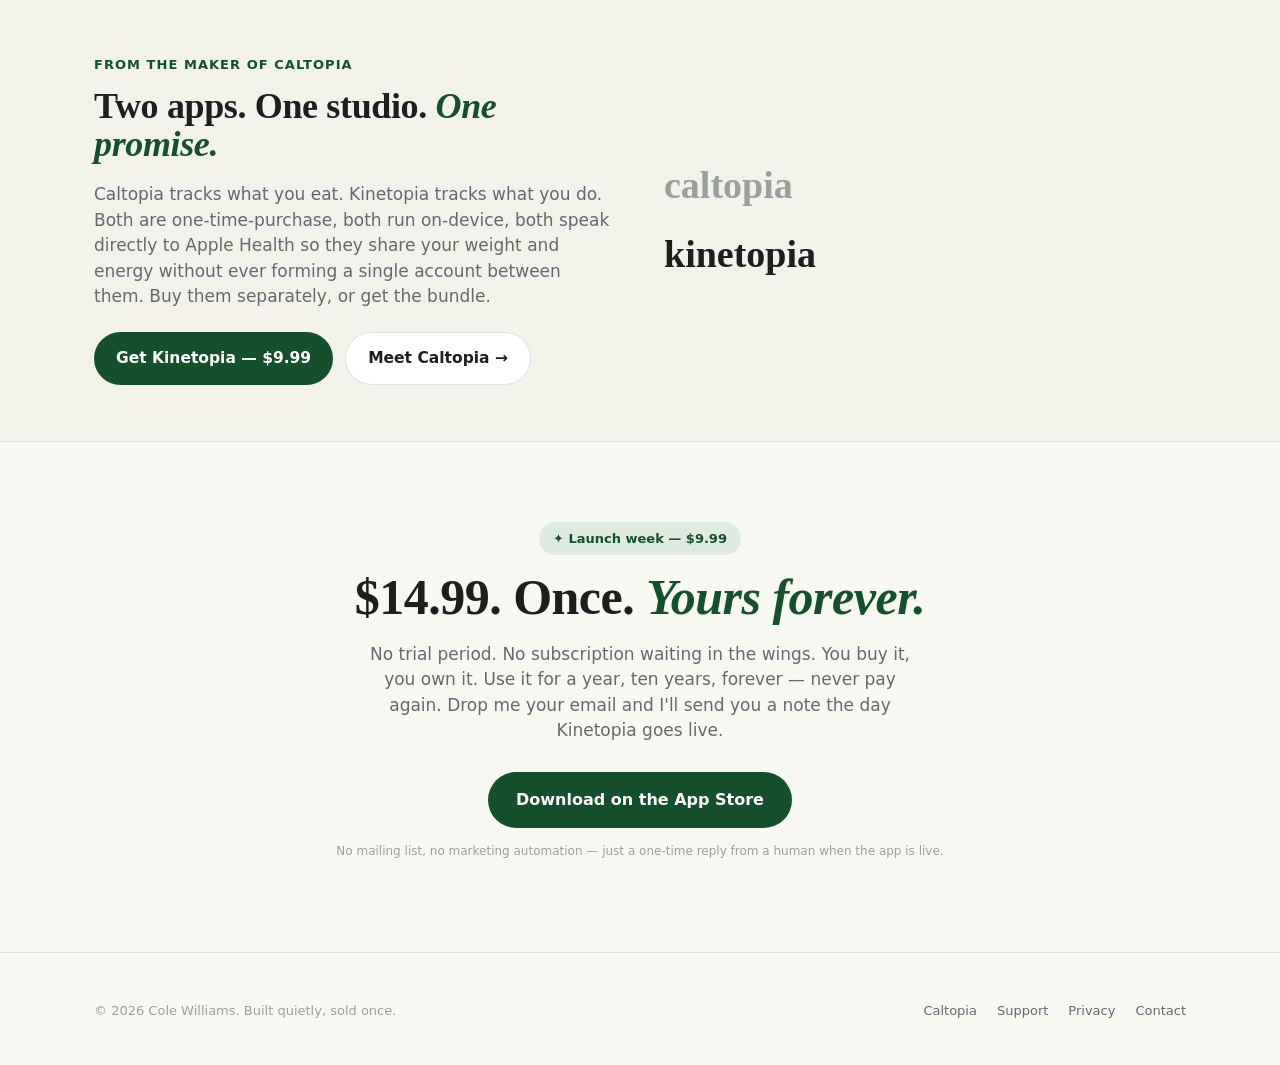
==== commit 8bd5171b: "Launch: wire up App Store link, remove in-review state Kinetopia is live at apps.apple.com/app/id677" ====
--- a/index.html
+++ b/index.html
@@ -33,6 +33,9 @@
 <meta name="application-name" content="Kinetopia" />
 <meta name="format-detection" content="telephone=no" />
 
+<link rel="icon" type="image/png" sizes="32x32" href="/favicon-32.png" />
+<link rel="icon" type="image/png" sizes="16x16" href="/favicon-16.png" />
+<link rel="apple-touch-icon" sizes="180x180" href="/apple-touch-icon.png" />
 <link rel="stylesheet" href="styles.css" />
 <link rel="sitemap" type="application/xml" href="/sitemap.xml" />
 <link rel="alternate" type="application/rss+xml" title="Kinetopia" href="/" />
@@ -220,11 +223,6 @@
 </head>
 <body>
 
-<div class="announcement">
-  <span class="spark">IN REVIEW</span>
-  Kinetopia is in App Store review — launching very soon. <a href="mailto:contact@kinetopia.org?subject=Notify%20me%20when%20Kinetopia%20launches">Email me at launch →</a>
-</div>
-
 <nav class="top">
   <div class="container inner">
     <a href="/" class="logo"><span class="mark">⛰</span> Kinetopia</a>
@@ -237,7 +235,7 @@
       <a href="/support">Support</a>
     </div>
     <div class="spacer"></div>
-    <a href="mailto:contact@kinetopia.org?subject=Notify%20me%20when%20Kinetopia%20launches" class="cta coming-soon"><span class="dot"></span>Notify me at launch</a>
+    <a href="https://apps.apple.com/app/id6771130897" class="cta">Get the app</a>
   </div>
 </nav>
 
@@ -248,7 +246,7 @@
       <div>
         <a href="/caltopia" class="made-by-tag">From the makers of Caltopia <span class="arrow">→</span></a>
         <br>
-        <span class="pill">✦ Launching soon — $9.99 launch week (reg. $14.99)</span>
+        <span class="pill">✦ Launch week — $9.99 (reg. $14.99)</span>
         <h1>The fitness tracker <span class="accent">without</span> the subscription.</h1>
         <p class="lede">
           <span class="strike">$14.99</span><span style="font-weight:600;color:var(--ink);">$9.99 launch week.</span> A private, offline iOS fitness tracker with a full Apple Watch app and 35 sports. No accounts. No third-party cloud. No ads. Two-way Apple Health sync. Nothing — not your route, not your heart rate, not your tennis scores — depends on someone else's server.
@@ -262,7 +260,7 @@
           <span class="chip">📊 Excel export</span>
         </div>
         <div class="cta-row">
-          <a class="btn-coming-soon" href="mailto:contact@kinetopia.org?subject=Notify%20me%20when%20Kinetopia%20launches"> App Store <span class="badge">Coming soon</span></a>
+          <a class="btn-primary" href="https://apps.apple.com/app/id6771130897"> Download on the App Store</a>
           <a class="btn-ghost" href="#features">See what's inside ↓</a>
         </div>
         <div class="features-list">
@@ -754,7 +752,7 @@
           <h2>Two apps. One studio. <span class="accent">One promise.</span></h2>
           <p class="body" style="margin-top: 12px;">Caltopia tracks what you eat. Kinetopia tracks what you do. Both are one-time-purchase, both run on-device, both speak directly to Apple Health so they share your weight and energy without ever forming a single account between them. Buy them separately, or get the bundle.</p>
           <div class="cta-row" style="margin-top: 22px;">
-            <a class="btn-coming-soon" href="mailto:contact@kinetopia.org?subject=Notify%20me%20when%20Kinetopia%20launches">Kinetopia $9.99 <span class="badge">Coming soon</span></a>
+            <a class="btn-primary" href="https://apps.apple.com/app/id6771130897">Get Kinetopia — $9.99</a>
             <a class="btn-ghost" href="/caltopia">Meet Caltopia →</a>
           </div>
         </div>
@@ -770,10 +768,10 @@
 <!-- ---------- Final CTA ---------- -->
 <section id="get" style="text-align: center;">
   <div class="container">
-    <span class="pill">✦ Submitted to the App Store — launching soon</span>
+    <span class="pill">✦ Launch week — $9.99</span>
     <h2 style="margin-top: 16px;">$14.99. Once. <span class="accent">Yours forever.</span></h2>
     <p class="body" style="max-width: 540px; margin: 12px auto 28px;">No trial period. No subscription waiting in the wings. You buy it, you own it. Use it for a year, ten years, forever — never pay again. Drop me your email and I'll send you a note the day Kinetopia goes live.</p>
-    <a class="btn-coming-soon" href="mailto:contact@kinetopia.org?subject=Notify%20me%20when%20Kinetopia%20launches" style="font-size: 16px; padding: 16px 28px;"> App Store <span class="badge">Coming soon</span></a>
+    <a class="btn-primary" href="https://apps.apple.com/app/id6771130897" style="font-size: 16px; padding: 16px 28px;"> Download on the App Store</a>
     <p style="margin-top: 14px; font-size: 12px; color: var(--ink-faint);">No mailing list, no marketing automation — just a one-time reply from a human when the app is live.</p>
   </div>
 </section>
